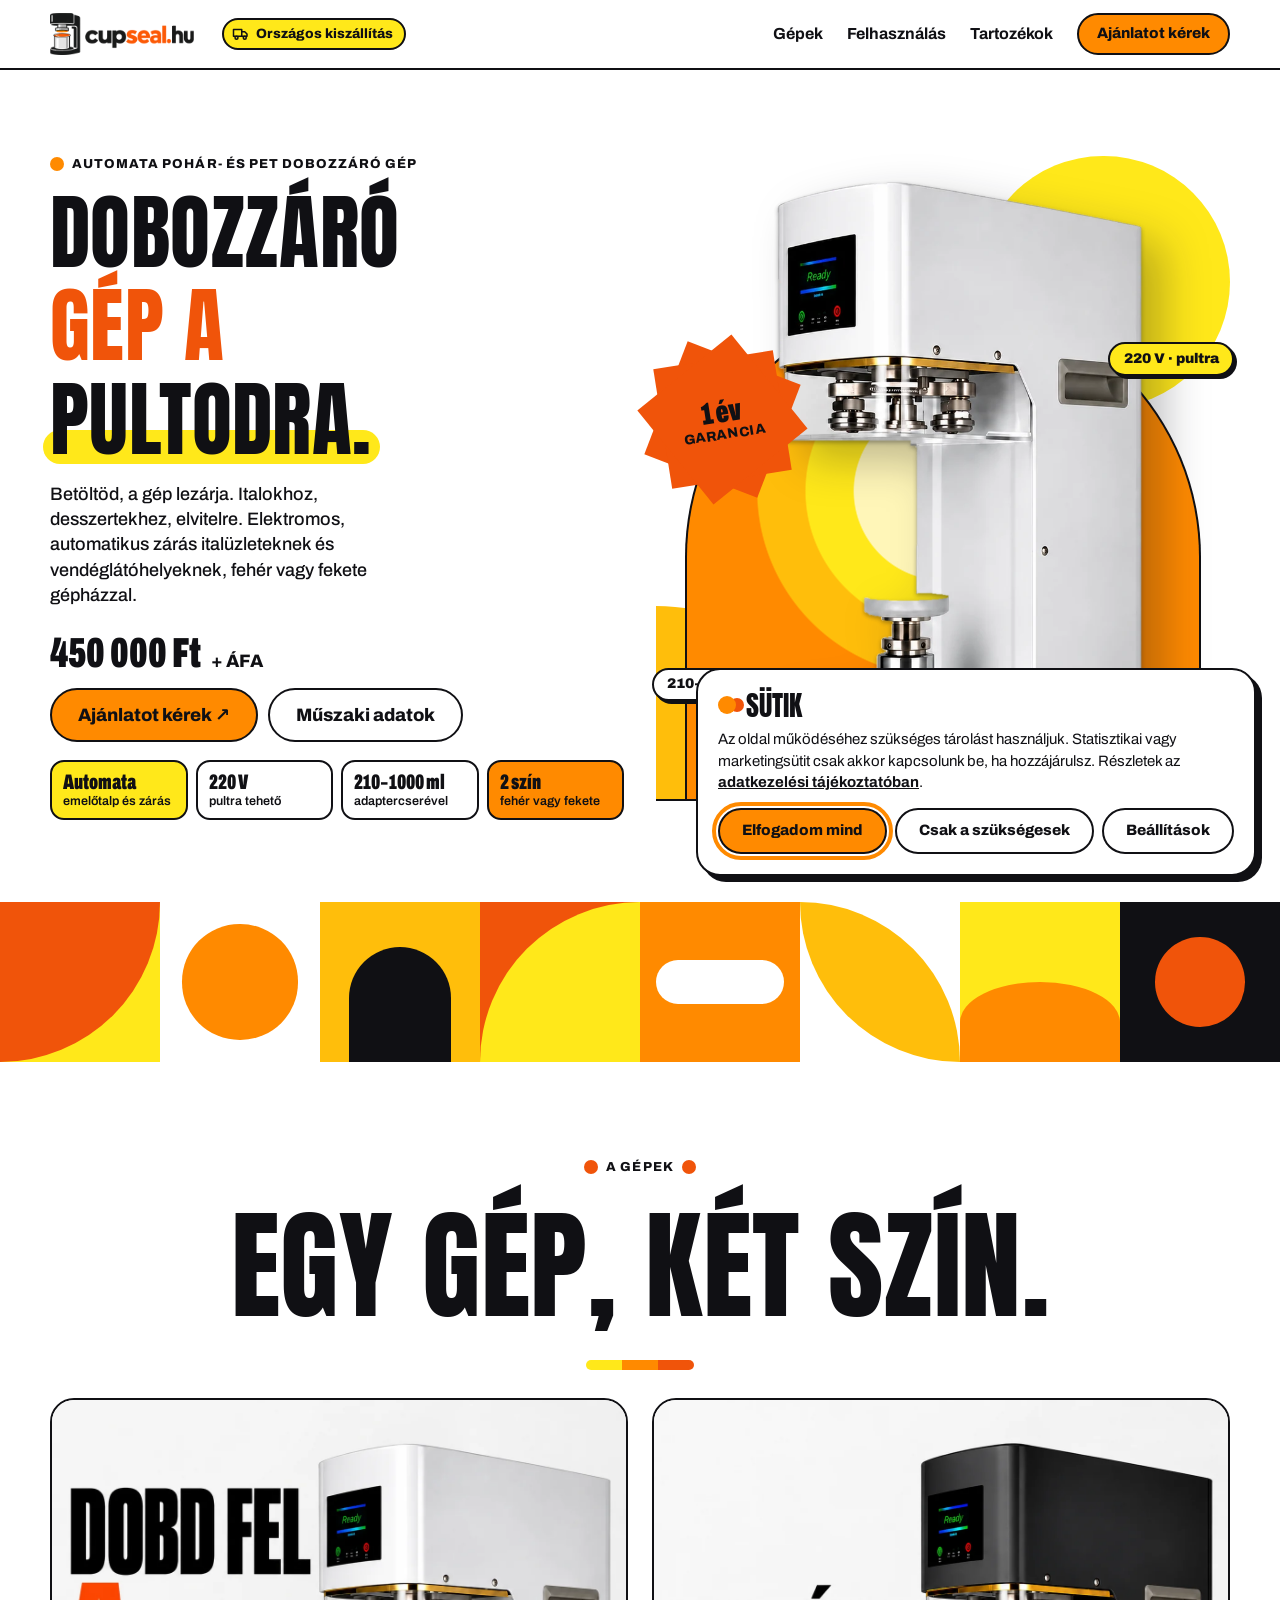
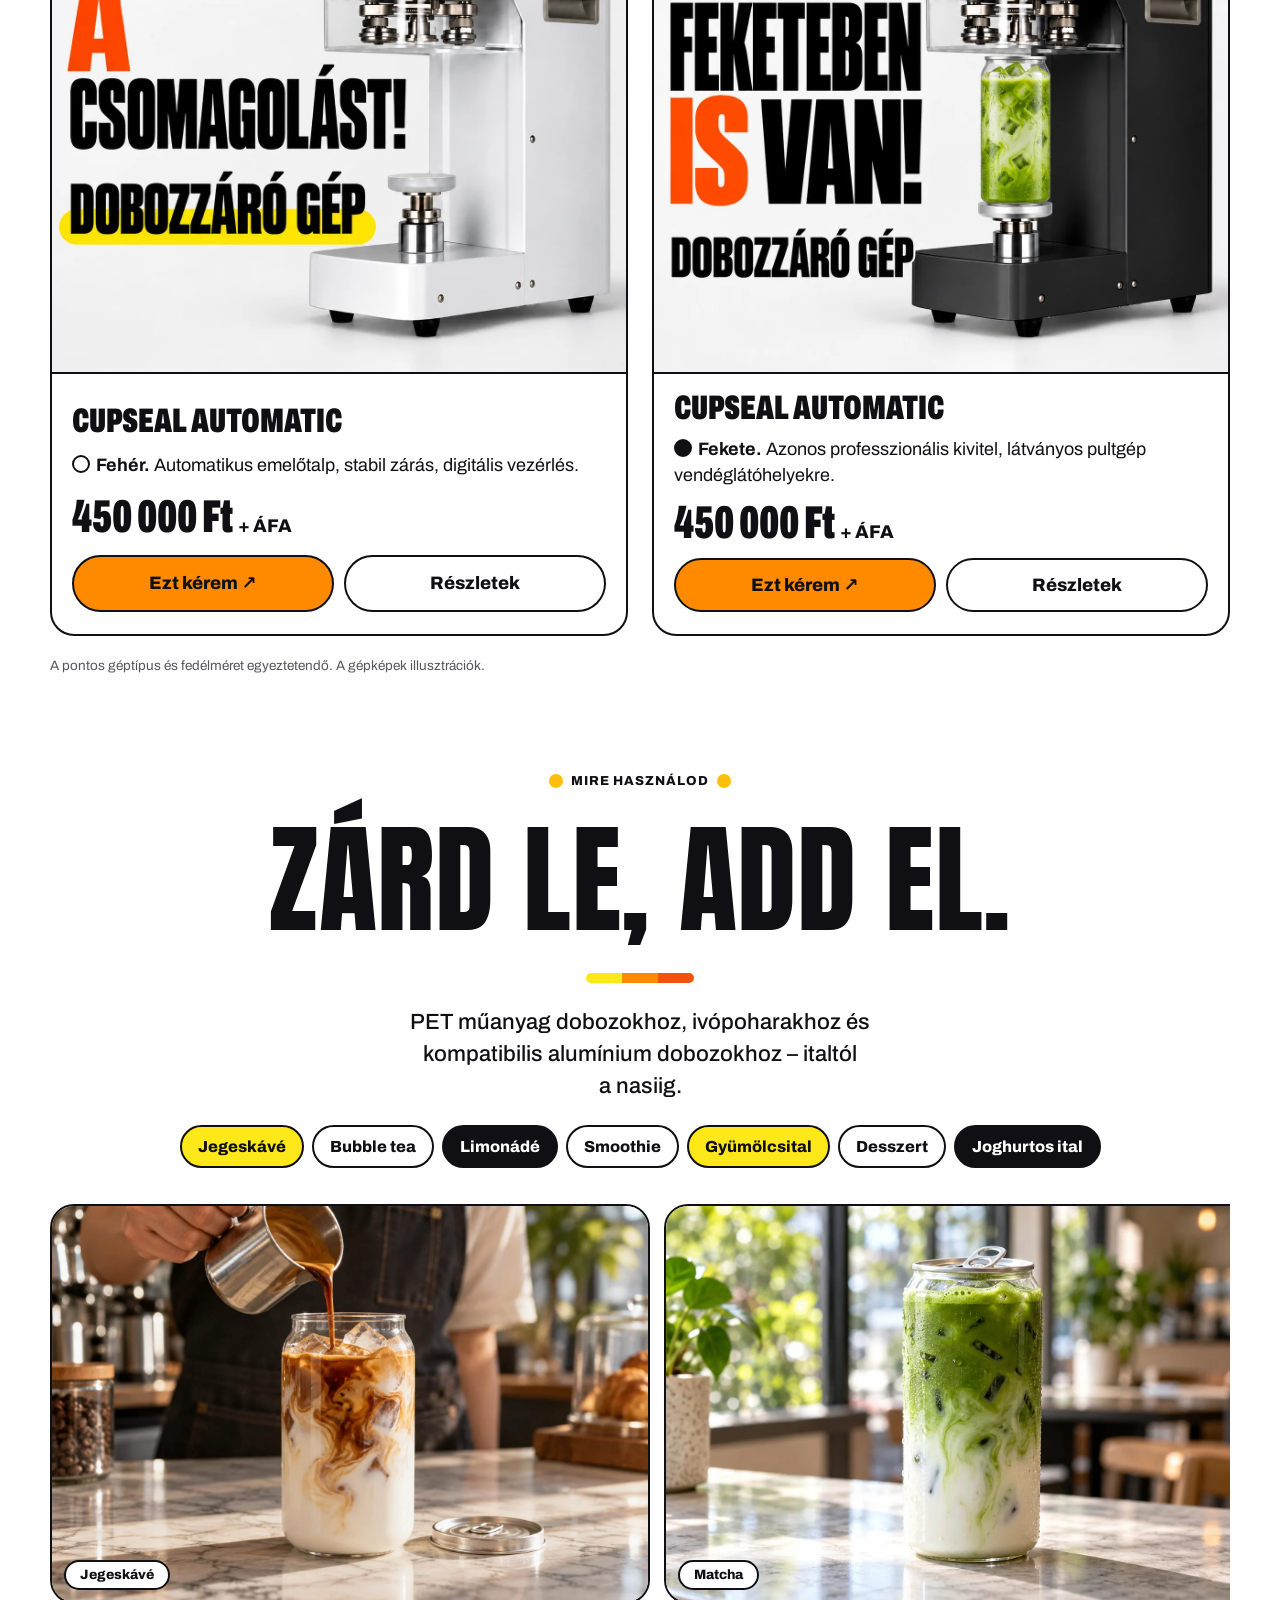
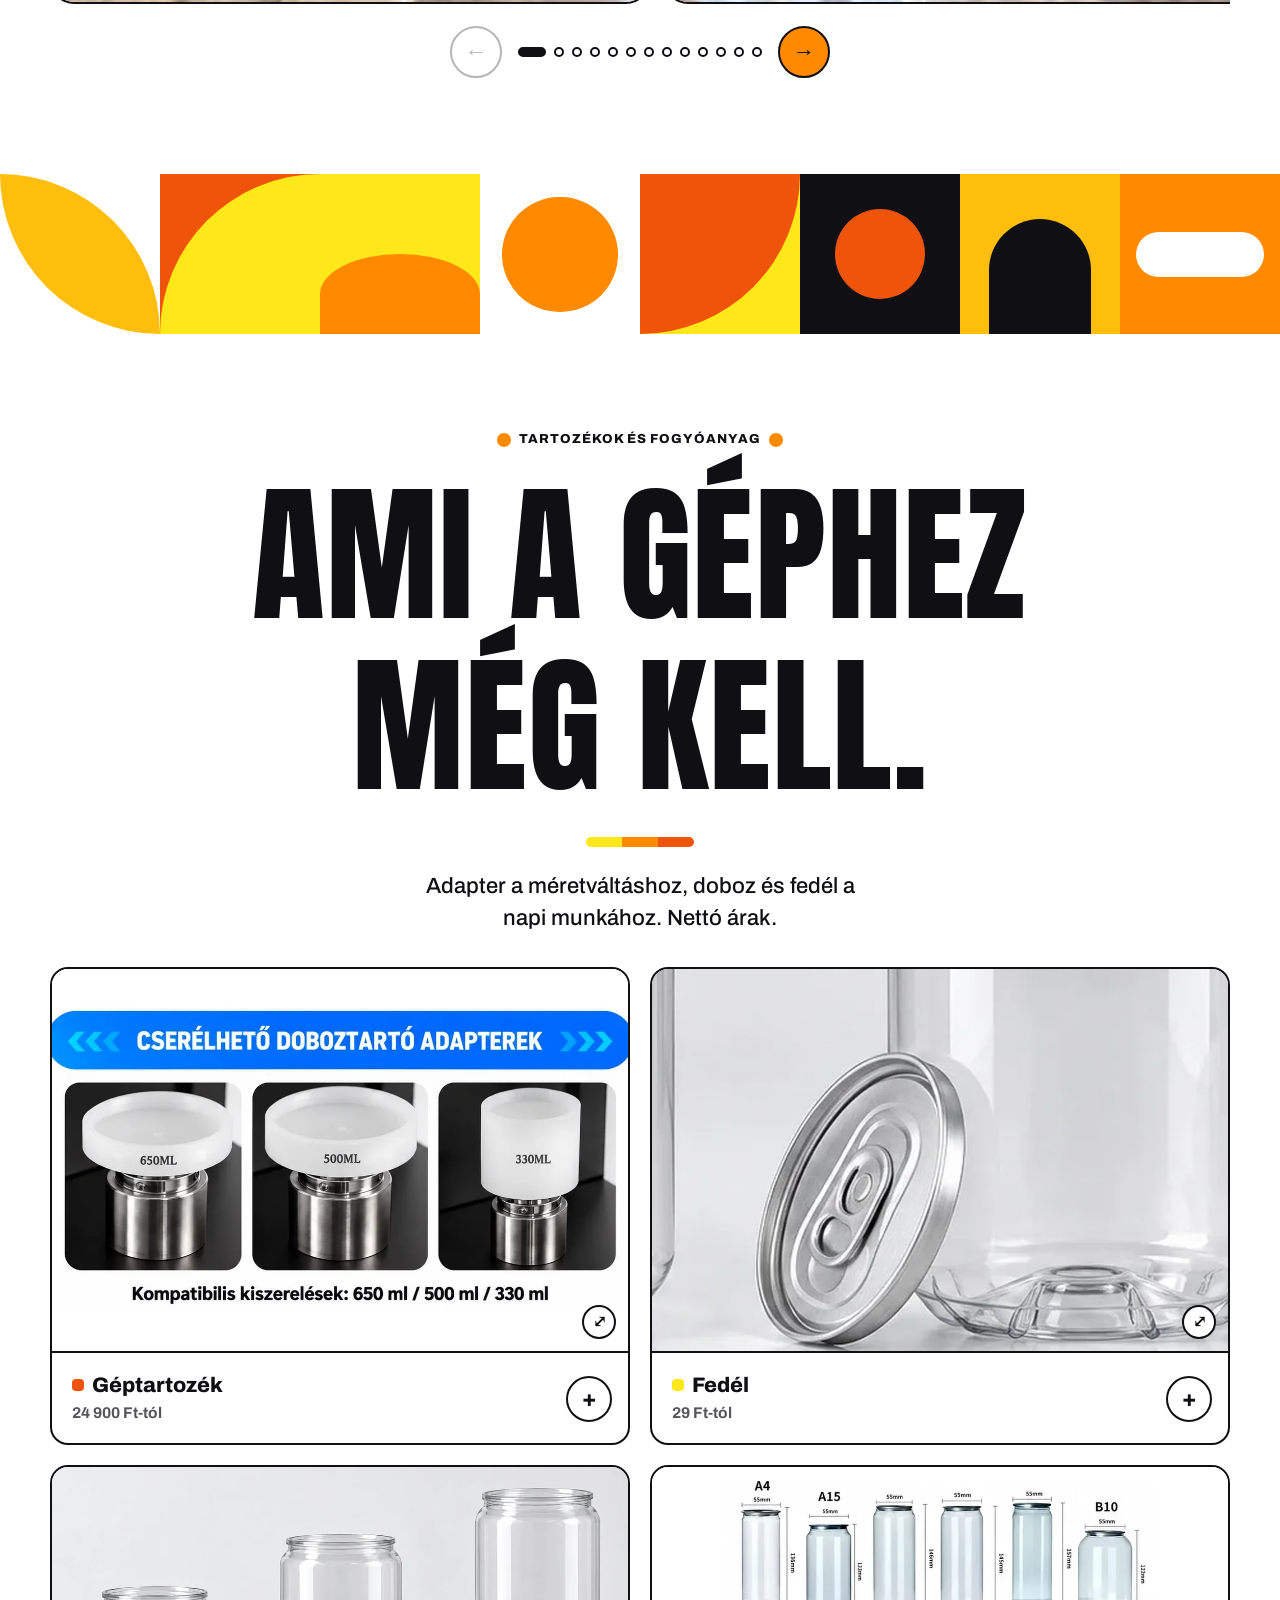
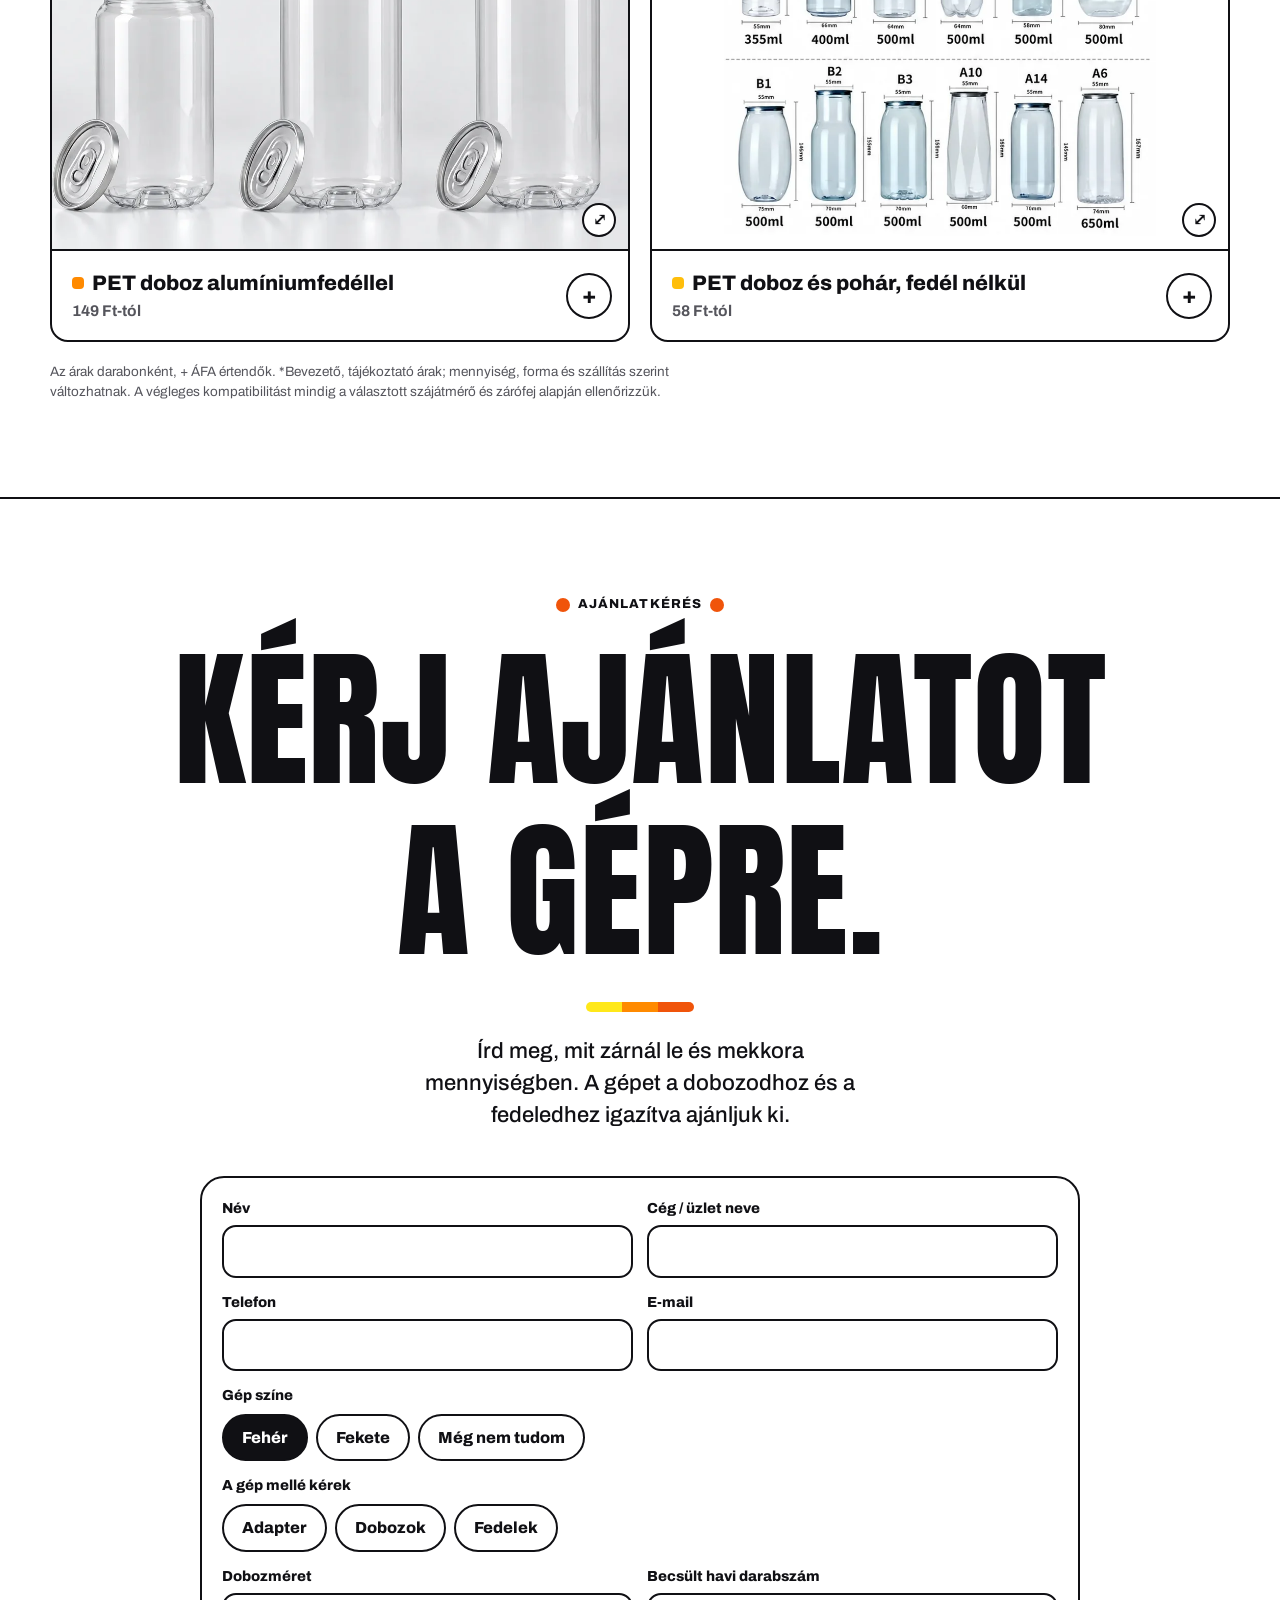
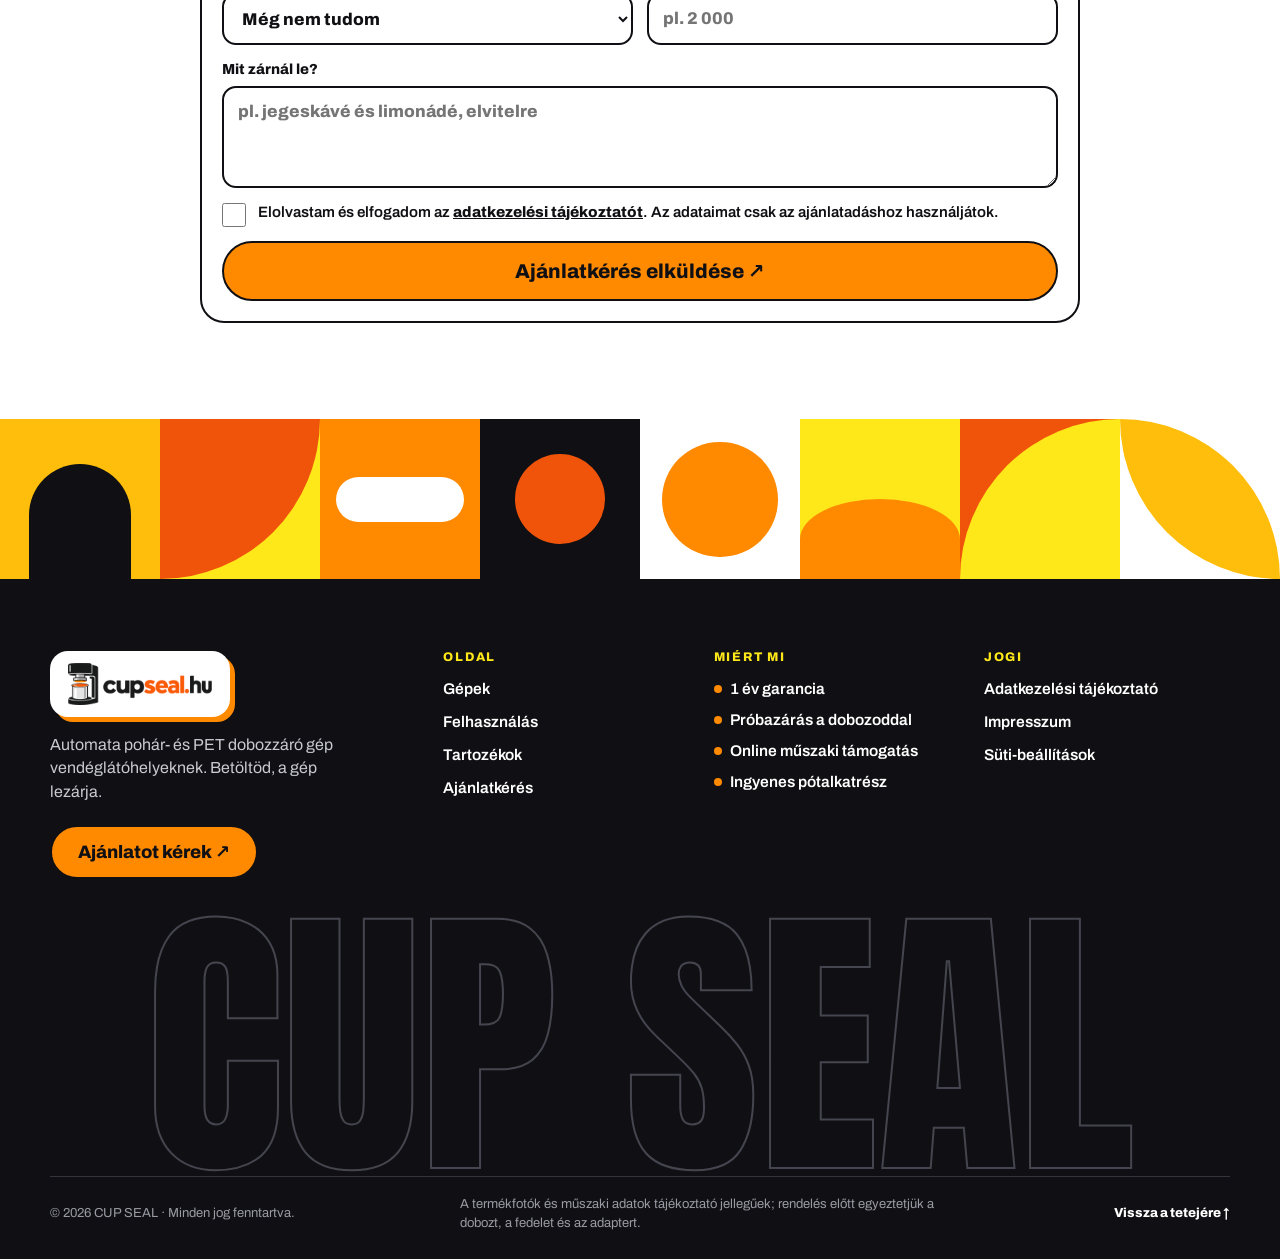
==== index.html @ ba54cc49 "Főoldal átnevezése index.html-re A tárhely gyökerében így a főoldal automatikusan betöltődik; az alo" ====
<!doctype html>
<html lang="hu">
<head>
<meta charset="utf-8">
<meta name="viewport" content="width=device-width, initial-scale=1, viewport-fit=cover">
<title>CUP SEAL – automata pohár- és PET dobozzáró gép</title>
<meta name="description" content="Automata dobozzáró gép vendéglátóhelyeknek: 450 000 Ft + ÁFA, 1 év garancia, próbazárás a választott dobozzal. Kérj ajánlatot.">
<meta name="theme-color" content="#ffffff">
<link rel="icon" type="image/png" sizes="32x32" href="assets/favicon-32.png">
<link rel="icon" type="image/png" sizes="192x192" href="assets/favicon-192.png">
<link rel="apple-touch-icon" href="assets/apple-touch-icon.png">
<link rel="preload" href="assets/fonts/anton-latin.woff2" as="font" type="font/woff2" crossorigin>
<link rel="preload" href="assets/fonts/archivo-latin.woff2" as="font" type="font/woff2" crossorigin>
<link rel="preload" href="kepek-webp/dobozzaro-gep-feher-kivagott.webp" as="image" type="image/webp">
<link rel="stylesheet" href="assets/fonts.css">
<style>
/* Paletta: fehér alap + citrom → narancs árnyalatok */
:root{
  --ink:#101014; --white:#fff; --line:#101014;
  --pale:#FFF6B8; --lemon:#FFE81A; --amber:#FFBE0B; --orange:#FF8A00; --deep:#F0540A;
  --r:24px; --pad:18px;
}
*{box-sizing:border-box;margin:0;padding:0}
html{scroll-behavior:smooth;overflow-x:clip;-webkit-text-size-adjust:100%}
body{font-family:Archivo,system-ui,sans-serif;font-size:17px;line-height:1.45;color:var(--ink);background:var(--white);overflow-x:clip;padding-bottom:calc(74px + env(safe-area-inset-bottom))}
a{color:inherit}
img{max-width:100%;display:block}
.wrap{width:min(1180px,100% - 2*var(--pad));margin-inline:auto}
section{padding:64px 0;scroll-margin-top:64px}
.disp{font-family:Anton,Archivo,sans-serif;font-weight:400;text-transform:uppercase;line-height:1.14;letter-spacing:.005em}
h1.disp{font-size:clamp(40px,15vw,80px)}
h2.disp{font-size:clamp(50px,13.5vw,150px);margin-bottom:14px}
h3{font-size:22px;font-weight:900;line-height:1.1}
.eyebrow{display:inline-flex;align-items:center;gap:8px;font-weight:800;font-size:13px;letter-spacing:.08em;text-transform:uppercase;margin-bottom:16px}
.eyebrow::before{content:"";width:14px;height:14px;border-radius:50%;background:var(--k,var(--orange))}
.lead{font-size:19px;font-weight:500;max-width:36ch}
.note{font-size:13.5px;color:#55555c;margin-top:20px;max-width:78ch}
.btn{display:inline-flex;align-items:center;justify-content:center;gap:10px;min-height:54px;font:inherit;font-weight:800;font-size:18px;text-decoration:none;background:var(--orange);color:var(--ink);border:2px solid var(--ink);border-radius:99px;padding:12px 26px;cursor:pointer}
.btn:active{transform:scale(.97)}
.btn.line{background:var(--white);color:var(--ink);border-color:var(--ink)}
.card{position:relative;overflow:hidden;border:2px solid var(--line);border-radius:var(--r);background:var(--white);padding:20px}

/* képhelyek */
.ph{position:relative;display:grid;place-items:center;overflow:hidden;background:repeating-linear-gradient(135deg,rgba(16,16,20,.1) 0 2px,transparent 2px 14px),var(--c,#F1F1F3)}
.ph::after{content:"KÉP · " attr(data-label);font-size:11px;font-weight:700;letter-spacing:.04em;text-transform:uppercase;background:var(--white);border:2px solid var(--ink);border-radius:8px;padding:5px 8px;max-width:80%;text-align:center}

/* középre igazított szekciócímek */
.head{display:flex;flex-direction:column;align-items:center;text-align:center;max-width:980px;margin-inline:auto}
.head .eyebrow{margin-bottom:20px}
.head .eyebrow::after{content:"";width:14px;height:14px;border-radius:50%;background:var(--k,var(--orange))}
.head h2.disp{margin-bottom:0;text-wrap:balance}
.head h2.disp::after{content:"";display:block;width:108px;height:10px;margin:26px auto 0;border-radius:99px;background:linear-gradient(90deg,var(--lemon) 0 33.3%,var(--orange) 33.3% 66.6%,var(--deep) 66.6%)}
.head .lead{margin:24px auto 0;text-wrap:pretty}
.head .chips{justify-content:center}

/* fotók */
.cover{width:100%;height:100%;object-fit:cover}

/* egysoros szekciócím (telefonon is kifér) */
h2.disp.egysor{white-space:nowrap;font-size:clamp(32px,12.5vw,120px)}

/* gépkártya gombok */
.m-actions{display:grid;grid-template-columns:1fr 1fr;gap:10px}
.m-actions .btn{padding-inline:14px}
.machine .shot{cursor:zoom-in}

/* részletek felugró ablak */
dialog.modal{padding:0;margin:auto;border:2px solid var(--ink);border-radius:28px;width:min(1060px,calc(100% - 20px));max-width:none;max-height:calc(100dvh - 20px);overflow:hidden;background:var(--white);color:var(--ink);box-shadow:8px 8px 0 var(--ink)}
dialog.modal::backdrop{background:rgba(16,16,20,.6);backdrop-filter:blur(3px)}
dialog.modal[open]{animation:mfel .28s cubic-bezier(.2,.8,.2,1)}
@keyframes mfel{from{opacity:0;transform:translateY(24px) scale(.97)}}
.m-in{position:relative;display:grid;max-height:calc(100dvh - 24px);overflow-y:auto;overscroll-behavior:contain}
.m-close{position:absolute;z-index:6;top:12px;right:12px;width:46px;height:46px;border-radius:50%;border:2px solid var(--ink);background:var(--white);font:900 18px/1 Archivo,sans-serif;cursor:pointer;display:grid;place-items:center;box-shadow:3px 3px 0 var(--ink)}
.m-close:hover{background:var(--ink);color:var(--white)}
.m-art{position:relative;height:clamp(260px,44vh,360px);background:var(--pale);border-bottom:2px solid var(--ink);overflow:hidden;container-type:inline-size}
.m-sun{position:absolute;right:8%;top:8%;width:30%;aspect-ratio:1;border-radius:50%;background:var(--lemon)}
.m-arch{position:absolute;left:50%;transform:translateX(-50%);bottom:0;width:min(62%,300px);height:78%;border:2px solid var(--ink);border-bottom:0;border-radius:999px 999px 0 0;background:radial-gradient(circle at 50% 38%,var(--white) 0 22%,var(--lemon) 22.4% 34%,var(--amber) 34.4% 46%,var(--orange) 46.4%)}
.m-floor{position:absolute;left:0;right:0;bottom:0;height:2px;background:var(--ink);z-index:1}
.m-contact{position:absolute;z-index:1;left:50%;transform:translateX(-50%);bottom:-12px;width:min(48%,240px);height:26px;border-radius:50%;background:radial-gradient(closest-side,rgba(16,16,20,.5),rgba(16,16,20,0))}
.m-gep{position:absolute;z-index:2;left:50%;bottom:2px;height:92%;width:auto;max-width:none;transform:translateX(-46%);filter:drop-shadow(0 2px 2px rgba(16,16,20,.35)) drop-shadow(18px 14px 18px rgba(16,16,20,.28))}
.m-art .burst{left:4%;top:10%;width:clamp(84px,20cqw,120px)}
.m-art .burst span{font-size:clamp(18px,4.2cqw,25px)}
.m-art .burst small{font-size:clamp(8px,1.9cqw,11px)}
.m-body{padding:24px 20px 26px}
.m-body h2{font-size:clamp(34px,8vw,54px);line-height:1.08;margin-bottom:10px}
.m-body h2 em{font-style:normal;color:var(--deep)}
.m-price{display:flex;align-items:baseline;gap:8px;margin-bottom:18px}
.m-price b{font-stretch:62%;font-weight:900;font-size:36px;line-height:1}
.m-price span{font-weight:800}
.m-tabs{display:flex;gap:6px;padding:4px;border:2px solid var(--ink);border-radius:99px;width:max-content;max-width:100%;margin-bottom:6px}
.m-tabs button{font:inherit;font-weight:800;font-size:14.5px;border:0;border-radius:99px;padding:8px 14px;background:transparent;color:var(--ink);cursor:pointer}
.m-tabs button[aria-selected="true"]{background:var(--ink);color:var(--white)}
.m-tabs button:focus-visible{outline:3px solid var(--orange);outline-offset:2px}
.m-spec div{display:grid;grid-template-columns:42% 1fr;gap:10px;padding:10px 0;border-bottom:2px solid #E4E4E8;font-size:15.5px}
.m-spec dt{font-weight:800}
.m-perks{list-style:none;display:grid;grid-template-columns:1fr 1fr;gap:8px;margin-top:20px}
.m-perks li{position:relative;border:2px solid var(--ink);border-radius:16px;padding:10px 12px 10px 34px;line-height:1.25}
.m-perks li::before{content:"";position:absolute;left:11px;top:13px;width:14px;height:14px;border-radius:50%;background:var(--k)}
.m-perks b{display:block;font-size:14.5px}
.m-perks span{font-size:12.5px;color:#55555c}
.m-info{margin-top:16px;border:2px solid var(--ink);border-radius:16px;overflow:hidden}
.m-info summary{cursor:pointer;padding:12px 16px;font-weight:800;list-style:none;display:flex;justify-content:space-between;align-items:center}
.m-info summary::-webkit-details-marker{display:none}
.m-info summary::after{content:"+";font-size:22px;line-height:1}
.m-info[open] summary::after{content:"–"}
.m-info img{border-top:2px solid var(--ink);width:100%;height:auto}
.m-body .note{margin-top:14px}
.m-cta{display:grid;grid-template-columns:1fr 1fr;gap:10px;margin-top:18px}
@media (min-width:860px){
  .m-in{grid-template-columns:.9fr 1.1fr;height:min(720px,calc(100dvh - 24px));overflow:hidden}
  .m-art{height:100%;border-bottom:0;border-right:2px solid var(--ink)}
  .m-arch{height:62%;width:72%}
  .m-gep{height:78%}
  .m-sun{top:12%}
  .m-body{overflow-y:auto;overscroll-behavior:contain;padding:34px 34px 30px}
  .m-art .burst{top:22%}
}
@media (prefers-reduced-motion:reduce){dialog.modal[open]{animation:none}}

/* képnagyító */
dialog.lightbox{padding:0;margin:auto;border:2px solid var(--ink);border-radius:24px;background:var(--white);width:fit-content;max-width:calc(100% - 20px);max-height:calc(100dvh - 20px);overflow:hidden;box-shadow:8px 8px 0 var(--ink)}
dialog.lightbox::backdrop{background:rgba(16,16,20,.7);backdrop-filter:blur(3px)}
dialog.lightbox[open]{animation:mfel .25s cubic-bezier(.2,.8,.2,1)}
.lightbox figure{display:grid;max-height:calc(100dvh - 24px)}
.lightbox img{width:auto;max-width:min(1100px,calc(100vw - 24px));max-height:calc(100dvh - 80px);object-fit:contain;margin:auto}
.lightbox figcaption{border-top:2px solid var(--ink);padding:12px 60px 12px 18px;font-weight:800}
.lightbox .m-close{top:auto;bottom:4px;right:6px;width:40px;height:40px;box-shadow:none}

/* lapozható körhinta */
.car-track{display:flex;gap:14px;overflow-x:auto;scroll-snap-type:x mandatory;overscroll-behavior-x:contain;scrollbar-width:none;margin-top:36px}
.car-track::-webkit-scrollbar{display:none}
.car-track:focus-visible{outline:4px solid var(--orange);outline-offset:4px;border-radius:var(--r)}
.slide{position:relative;flex:none;height:clamp(220px,57vw,300px);scroll-snap-align:start;aspect-ratio:3/2;overflow:hidden;border:2px solid var(--line);border-radius:var(--r);background:var(--pale)}
.slide.p{aspect-ratio:2/3}
.slide figcaption{position:absolute;left:12px;bottom:12px;background:var(--white);border:2px solid var(--ink);border-radius:99px;padding:5px 14px;font-weight:800;font-size:13.5px;line-height:1.2}
.car-nav{display:flex;align-items:center;justify-content:center;gap:16px;margin-top:22px}
.car-btn{flex:none;width:52px;height:52px;border-radius:50%;border:2px solid var(--ink);background:var(--white);color:var(--ink);font:900 22px/1 Archivo,sans-serif;cursor:pointer;display:grid;place-items:center}
.car-btn.next{background:var(--orange)}
.car-btn:disabled{opacity:.3;cursor:default}
.car-btn:focus-visible{outline:4px solid var(--orange);outline-offset:2px}
.car-dots{display:flex;flex-wrap:wrap;justify-content:center;gap:8px;max-width:60vw}
.car-dots button{width:10px;height:10px;padding:0;border-radius:99px;border:2px solid var(--ink);background:transparent;cursor:pointer;transition:width .25s,background .25s}
.car-dots button[aria-current="true"]{width:28px;background:var(--ink)}
@media (min-width:700px){.slide{height:340px}}
@media (min-width:980px){.slide{height:400px}.car-btn:hover:not(:disabled){background:var(--ink);color:var(--white)}}


/* tartozékképek */

/* fejléc */
header{position:sticky;top:0;z-index:20;background:var(--white);border-bottom:2px solid var(--line)}
.nav{display:flex;align-items:center;gap:24px;height:60px}
.logo{display:flex;align-items:center;flex:none;text-decoration:none}
.logo img{display:block;height:34px;width:auto}
.nav nav{display:none;gap:24px;margin-left:auto}
.ship{display:inline-flex;align-items:center;gap:6px;margin-left:auto;padding:5px 11px 5px 8px;border:2px solid var(--ink);border-radius:99px;background:var(--lemon);font-weight:800;font-size:12.5px;line-height:1.1;white-space:nowrap}
.ship svg{flex:none}
.nav nav a{text-decoration:none;font-weight:700;font-size:16px}
.nav .btn{display:none;min-height:42px;padding:6px 18px;font-size:15px}

/* hero */
.hero{padding:26px 0 30px}
/* telefonon: szöveg → gép → CTA és infók; gépen két oszlop, egy képernyőre */
.hero-grid{display:grid;gap:22px;grid-template-areas:"copy" "stage" "act"}
.h-copy{grid-area:copy}.h-act{grid-area:act}.hero .stage{grid-area:stage}
.hero .eyebrow{margin-bottom:12px}
/* telefonon két sor, középre; gépen három sor, balra */
.hero h1 .dk{display:none}
.hero h1{letter-spacing:-.01em;margin-inline:-8px}
.hero .lead .dl{display:none}
.hero .lead{font-size:clamp(15px,4.4vw,18px);line-height:1.4;margin:8px auto 0;max-width:none}
.h-copy{text-align:center}
.hero-price{justify-content:center}
.hero h1 .b{color:var(--deep)}
.hero h1 mark{background:none;color:inherit;position:relative;z-index:0;display:inline-block}
.hero h1 mark::before{content:"";position:absolute;z-index:-1;left:-.08em;right:-.1em;bottom:.02em;height:.42em;background:var(--lemon);border-radius:99px}

.hero-price{display:flex;align-items:baseline;gap:10px;flex-wrap:wrap;margin-bottom:14px}
.hero-price b{font-stretch:62%;font-weight:900;font-size:42px;line-height:1}
.hero-price span{font-weight:800}
.cta-row{display:grid;gap:10px}
/* hero színpad: kivágott gép az ív előtt, felül kilóg belőle */
.stage{position:relative;margin:0 auto;width:min(100%,460px,calc(66svh * .8));aspect-ratio:4/5;container-type:inline-size}
.stage .sun{position:absolute;right:0;top:4%;width:44%;aspect-ratio:1;border-radius:50%;background:var(--lemon)}
.stage .q{position:absolute;left:0;bottom:6%;width:34%;aspect-ratio:1;border-radius:0 100% 0 0;background:var(--amber)}
.stage .arch{position:absolute;left:5%;right:5%;top:24%;bottom:6%;border:2px solid var(--line);border-bottom:0;border-radius:999px 999px 0 0;overflow:hidden;
  background:radial-gradient(circle at 50% 38%,var(--pale) 0 22%,var(--lemon) 22.4% 34%,var(--amber) 34.4% 46%,var(--orange) 46.4%)}
.stage .floor{position:absolute;left:0;right:0;bottom:6%;height:2px;background:var(--line);z-index:1}
.stage .contact{position:absolute;z-index:1;left:24%;right:20%;bottom:calc(6% - 14px);height:30px;border-radius:50%;background:radial-gradient(closest-side,rgba(16,16,20,.55),rgba(16,16,20,0))}
.stage .machine{position:absolute;z-index:2;height:86%;width:auto;max-width:none;left:50%;bottom:6.4%;transform:translateX(-47%);
  filter:drop-shadow(0 2px 2px rgba(16,16,20,.35)) drop-shadow(22px 18px 22px rgba(16,16,20,.28))}
.stage .tag{position:absolute;z-index:3;background:var(--white);border:2px solid var(--ink);border-radius:99px;padding:.45em .95em;font-weight:900;font-size:clamp(11px,3.3cqw,14px);line-height:1.2;box-shadow:3px 3px 0 var(--ink);white-space:nowrap;animation:lebeg 5s ease-in-out infinite}
.stage .tag.t-a{right:-4px;top:30%;background:var(--lemon)}
.stage .tag.t-b{left:-4px;bottom:20%;animation-delay:-2.5s}
@keyframes lebeg{50%{transform:translateY(-6px)}}
@media (prefers-reduced-motion:reduce){.stage .tag{animation:none}}
.burst{position:absolute;left:-2cqw;top:30%;width:27cqw;aspect-ratio:1;display:grid;place-items:center;text-align:center;z-index:3;transform:rotate(-9deg);color:var(--ink)}
.burst::before,.burst::after,.burst b{content:"";position:absolute;inset:11%;background:var(--deep)}
.burst::before{transform:rotate(30deg)}
.burst::after{transform:rotate(60deg)}
.burst span{position:relative;z-index:1;font-stretch:62%;font-weight:900;font-size:5.4cqw;line-height:.95}
.burst small{display:block;font-stretch:100%;font-size:2.4cqw;font-weight:800;letter-spacing:.05em}

/* formasor */
.tiles{display:grid;grid-template-columns:repeat(4,1fr)}
.tiles i{aspect-ratio:1;position:relative;background:var(--a);overflow:hidden}
.tiles i::before{content:"";position:absolute;inset:0;background:var(--b)}
.tiles i:nth-child(n+5){display:none}
.t1{--a:var(--lemon);--b:var(--deep)}.t1::before{border-radius:0 0 100% 0}
.t2{--a:var(--white);--b:var(--orange)}.t2::before{border-radius:50%;inset:14%!important}
.t3{--a:var(--amber);--b:var(--ink)}.t3::before{border-radius:999px 999px 0 0;inset:28% 18% 0 18%!important}
.t4{--a:var(--deep);--b:var(--lemon)}.t4::before{border-radius:100% 0 0 0}
.t5{--a:var(--orange);--b:var(--white)}.t5::before{border-radius:99px;inset:36% 10%!important}
.t6{--a:var(--white);--b:var(--amber)}.t6::before{border-radius:0 100% 0 100%}
.t7{--a:var(--lemon);--b:var(--orange)}.t7::before{border-radius:50% 50% 0 0;inset:50% 0 0 0!important}
.t8{--a:var(--ink);--b:var(--deep)}.t8::before{border-radius:50%;inset:22%!important}

/* tények */
.facts{display:grid;grid-template-columns:1fr 1fr;gap:8px;margin-top:18px}
.facts div{border:2px solid var(--line);border-radius:14px;padding:9px 11px 8px}
.facts b{display:block;font-stretch:62%;font-weight:900;font-size:21px;line-height:1.05}
.facts span{font-size:12.5px;font-weight:600;line-height:1.3;display:block}
.facts div:nth-child(1){background:var(--lemon)}.facts div:nth-child(4){background:var(--orange)}

/* felhasználás */
.chips{display:flex;flex-wrap:wrap;gap:8px;margin-top:22px}
.chips span{border:2px solid var(--ink);border-radius:99px;padding:8px 16px;font-weight:800;font-size:16px}
.chips span:nth-child(4n+1){background:var(--lemon)}
.chips span:nth-child(4n+3){background:var(--ink);color:var(--white)}

/* gépek */
.grid2{display:grid;gap:16px;margin-top:28px}
.machine{display:grid;gap:14px;padding:0}
.machine .shot{aspect-ratio:1;border-bottom:2px solid var(--line);overflow:hidden;background:#F2F2F4}
.machine .in{padding:4px 20px 22px;display:grid;gap:12px}
.machine h3{font-stretch:62%;font-size:34px;text-transform:uppercase;line-height:.95}
.sw{display:inline-block;width:18px;height:18px;border-radius:50%;border:2px solid var(--ink);vertical-align:-2px;margin-right:6px}
.price{font-stretch:62%;font-weight:900;font-size:46px;line-height:1}
.price small{font-size:.4em;font-stretch:100%;font-weight:800}



/* árlista */
.plist{margin-top:32px;display:grid;gap:12px}
.pgroup{border:2px solid var(--line);border-radius:18px;background:var(--white);overflow:hidden}
.pgroup summary{list-style:none;cursor:pointer;display:grid;grid-template-columns:96px 1fr 38px;grid-template-areas:"thumb title btn" "thumb price btn";column-gap:16px;row-gap:4px;align-items:center;padding:12px 16px 12px 12px}
.pgroup summary .pthumb{grid-area:thumb}
.pgroup summary .pt{grid-area:title;align-self:end;font-weight:800;font-size:17.5px;line-height:1.2;display:flex;align-items:flex-start;gap:8px}
.pgroup summary .pt::before{content:"";flex:none;width:12px;height:12px;margin-top:.3em;border-radius:4px;background:var(--k)}
.pgroup summary small{grid-area:price;align-self:start;font-size:14.5px;font-weight:700;color:#55555c}
.pthumb{position:relative;display:block;aspect-ratio:1;border:2px solid var(--line);border-radius:12px;overflow:hidden;background:var(--white);cursor:zoom-in}
.pthumb img{width:100%;height:100%;object-fit:cover}
.pthumb i{position:absolute;right:5px;bottom:5px;width:24px;height:24px;display:grid;place-items:center;border-radius:50%;background:var(--white);border:2px solid var(--ink);font-style:normal;font-size:12px;font-weight:900;line-height:1}
.pthumb:focus-visible{outline:4px solid var(--orange);outline-offset:2px}
.pgroup summary::-webkit-details-marker{display:none}
.pgroup summary::after{grid-area:btn;content:"+";flex:none;display:grid;place-items:center;width:38px;height:38px;border:2px solid var(--ink);border-radius:50%;font-size:20px;font-weight:900;line-height:1}
.pgroup[open] summary{background:var(--pale);border-bottom:2px solid var(--line)}
.pgroup[open] summary::after{content:"–";background:var(--ink);color:var(--white)}
.pgroup summary:focus-visible{outline:4px solid var(--orange);outline-offset:-4px}
.pgroup .rows{padding:4px 20px 8px}
.pgroup .row:last-child{border-bottom:0}
.row{display:flex;align-items:baseline;gap:10px;padding:11px 0;border-bottom:2px solid #E4E4E8}
.row span{font-weight:600}
.row i{flex:1;border-bottom:2px dotted #BDBDC6;transform:translateY(-4px)}
.row b{font-stretch:62%;font-weight:900;font-size:26px;white-space:nowrap}
.row small{font-size:12px;font-weight:700}


/* űrlap */
#ajanlat{border-top:2px solid var(--line)}
.form-grid{display:grid;gap:28px}
form{display:grid;gap:14px;padding:20px}
form label{display:grid;gap:6px;font-weight:800;font-size:14.5px}
input,select,textarea{font:inherit;font-size:17px;min-height:52px;padding:12px 14px;border:2px solid var(--ink);border-radius:14px;background:var(--white);color:var(--ink);width:100%}
input:focus,select:focus,textarea:focus{outline:4px solid var(--orange);outline-offset:1px}
fieldset{border:0;display:flex;flex-wrap:wrap;gap:8px}
legend{font-weight:800;font-size:14.5px;margin-bottom:8px}
.chip{position:relative;display:block}
.chip input{position:absolute;opacity:0;inset:0;min-height:0;cursor:pointer}
.chip span{display:block;border:2px solid var(--ink);border-radius:99px;padding:10px 18px;font-weight:800;font-size:16px}
.chip input:checked + span{background:var(--ink);color:var(--white)}
.chip input:focus-visible + span{outline:4px solid var(--orange)}
form .btn{width:100%;font-size:20px;min-height:60px}
form .btn[disabled]{opacity:.6;cursor:progress}
form label.consent{display:flex;align-items:flex-start;gap:12px;font-weight:600;font-size:15px;line-height:1.4}
.consent input{width:24px;height:24px;min-height:0;flex:none;margin-top:1px;padding:0;accent-color:var(--deep)}
.consent a{font-weight:800}
.hp{position:absolute!important;left:-9999px;width:1px;height:1px;overflow:hidden}
[aria-invalid="true"]{border-color:var(--deep)!important;background:#FFF1EA}
.form-msg{border:2px solid var(--ink);border-radius:14px;padding:12px 16px;font-weight:700}
.form-msg.hiba{background:#FFE2D3}
.form-done{text-align:center;display:grid;justify-items:center;gap:14px;padding:44px 24px;background:var(--pale)}
.form-done h3{font-family:Anton,Archivo,sans-serif;font-weight:400;text-transform:uppercase;font-size:clamp(36px,8vw,56px);line-height:1.1}
.form-done .ok{width:72px;height:72px;border-radius:50%;background:var(--lemon);border:2px solid var(--ink);display:grid;place-items:center;font-size:36px;font-weight:900}
.form-done[hidden],form[hidden]{display:none}
.form-grid .form-done{width:min(880px,100%);margin-inline:auto}

/* lábléc */
footer{background:var(--ink);color:var(--white)}
.f-grid{display:grid;grid-template-columns:1fr 1fr;gap:36px 24px;padding:52px 0 28px}
.f-brand{grid-column:1/-1}
.f-logo{display:inline-flex;background:var(--white);border-radius:18px;padding:12px 18px;box-shadow:5px 5px 0 var(--orange)}
.f-logo img{height:54px}
.f-tag{color:#C9C9D1;font-size:16px;max-width:34ch;margin:16px 0 22px}
.f-col{display:flex;flex-direction:column;align-items:flex-start;gap:11px}
.f-col h3{font-size:12.5px;font-weight:800;letter-spacing:.14em;text-transform:uppercase;color:var(--lemon);margin-bottom:3px}
.f-col a,.f-col span{color:var(--white);font-weight:600;font-size:15.5px;line-height:1.3;text-decoration:none}
.f-col a{border-bottom:2px solid transparent}
.f-col a:hover,.f-col a:focus-visible{border-bottom-color:var(--orange)}
.f-col span{display:flex;align-items:center;gap:8px}
.f-col span::before{content:"";flex:none;width:8px;height:8px;border-radius:50%;background:var(--orange)}
.f-big{font-family:Anton,Archivo,sans-serif;text-transform:uppercase;font-size:clamp(72px,23vw,290px);line-height:.9;white-space:nowrap;text-align:center;color:transparent;-webkit-text-stroke:2px #45454F;user-select:none;overflow:hidden}
.f-bottom{display:flex;flex-wrap:wrap;align-items:center;justify-content:space-between;gap:8px 24px;border-top:1px solid #34343C;padding:18px 0 26px;font-size:13px;color:#9A9AA4}
.f-note{flex:1 1 320px;max-width:70ch}
.f-top{color:var(--white);font-weight:800;text-decoration:none;white-space:nowrap}
.f-top:hover{color:var(--lemon)}
@media (min-width:860px){
  .f-grid{grid-template-columns:1.5fr 1fr 1fr 1fr;padding:72px 0 36px}
  .f-brand{grid-column:auto}
}

/* alsó sáv telefonon */
.dock{position:fixed;left:0;right:0;bottom:0;z-index:30;background:var(--white);border-top:2px solid var(--line);padding:10px var(--pad) calc(10px + env(safe-area-inset-bottom));display:flex;align-items:center;gap:12px}
.dock div{line-height:1.05}
.dock b{display:block;font-stretch:62%;font-weight:900;font-size:26px}
.dock small{font-size:12px;font-weight:700}
.dock .btn{margin-left:auto;min-height:50px;padding:8px 22px}

@media (min-width:700px){
  :root{--pad:28px}
  body{font-size:18px}
  section{padding:96px 0}
  .cta-row{display:flex}
  .facts{grid-template-columns:repeat(4,1fr)}
  .grid2{grid-template-columns:1fr 1fr;gap:24px}
  .tiles{grid-template-columns:repeat(8,1fr)}
  .tiles i:nth-child(n+5){display:block}
  .plist{grid-template-columns:1fr 1fr;align-items:start;gap:16px}
  .pgroup summary{grid-template-columns:1fr 42px;grid-template-areas:"thumb thumb" "title btn" "price btn";padding:0 20px 18px;row-gap:4px}
  .pgroup summary .pthumb{aspect-ratio:3/2;margin:0 -20px 16px;border:0;border-bottom:2px solid var(--line);border-radius:0}
  .pgroup summary .pthumb img{object-position:50% 50%!important}
  .pgroup summary .pthumb i{width:34px;height:34px;font-size:16px;right:12px;bottom:12px}
  .pgroup summary .pt{font-size:21px}
  .pgroup summary small{font-size:15.5px}
  .pgroup summary::after{width:42px;height:42px;font-size:22px}
  .plist{gap:20px}
  form{grid-template-columns:1fr 1fr;padding:28px}
  form .full{grid-column:1/-1}
}
@media (min-width:980px){
  body{padding-bottom:0}
  .dock{display:none}
  .nav{height:68px}
  .nav nav{display:flex}
  .ship{margin-left:4px;font-size:13.5px}
  .logo img{height:42px}
  .nav .btn{display:inline-flex}
  .hero{padding:24px 0;min-height:calc(100svh - 68px);display:flex;align-items:center}
  .hero-grid{grid-template-columns:1fr 1fr;grid-template-areas:"copy stage" "act stage";column-gap:32px;row-gap:24px;align-items:center}
  .h-copy{align-self:end;text-align:left}.h-act{align-self:start}
  .hero h1 .dk{display:inline}.hero h1 .mb{display:none}
  .hero h1{letter-spacing:.005em;margin-inline:0}
  .hero .lead .dl{display:inline}.hero .lead .mb{display:none}
  .hero .lead{margin-inline:0;max-width:36ch}
  .hero-price{justify-content:flex-start}
  h1.disp{font-size:clamp(64px,min(6.4vw,10.5svh),104px)}
  .hero .lead{font-size:18px;margin-top:16px}
  .hero .stage{width:min(100%,640px,calc((100svh - 100px) * .8))}
  .lead{font-size:22px}
  .form-grid{gap:44px}
  .form-grid form{width:min(880px,100%);margin-inline:auto}
  .btn:hover{background:var(--ink);border-color:var(--ink);color:var(--white)}
}
@media (prefers-reduced-motion:reduce){html{scroll-behavior:auto}}
</style>
</head>
<body>

<header>
  <div class="wrap nav">
    <a class="logo" href="#top" aria-label="CUP SEAL – az oldal teteje"><img src="assets/logo-cupseal.webp" width="756" height="220" alt="cupseal.hu"></a>
    <span class="ship"><svg viewBox="0 0 24 24" width="18" height="18" aria-hidden="true"><path d="M2 6h11v9H2zM13 9h4l3 3v3h-7z" fill="none" stroke="currentColor" stroke-width="2" stroke-linejoin="round"/><circle cx="6" cy="17" r="2" fill="#FFE81A" stroke="currentColor" stroke-width="2"/><circle cx="17" cy="17" r="2" fill="#FFE81A" stroke="currentColor" stroke-width="2"/></svg>Országos kiszállítás</span>
    <nav>
      <a href="#gep">Gépek</a>
      <a href="#mire">Felhasználás</a>
      <a href="#tartozekok">Tartozékok</a>
    </nav>
    <a class="btn" href="#ajanlat">Ajánlatot kérek</a>
  </div>
</header>

<main id="top">

<section class="hero">
  <div class="wrap hero-grid">
    <div class="h-copy">
      <span class="eyebrow">Automata pohár- és PET dobozzáró gép</span>
      <h1 class="disp">Dobozzáró<br class="dk"> <span class="b">gép<br class="mb"> a</span><br class="dk"> <mark>pultodra.</mark></h1>
      <p class="lead"><span class="ml">Betöltöd, a gép lezárja.<br class="mb"> Italokhoz, desszertekhez, elvitelre.</span><span class="dl"> Elektromos, automatikus zárás italüzleteknek és vendéglátóhelyeknek, fehér vagy fekete gépházzal.</span></p>
    </div>
    <div class="stage">
      <span class="sun"></span><span class="q"></span><span class="arch"></span><span class="floor"></span><span class="contact"></span>
      <img class="machine" src="kepek-webp/dobozzaro-gep-feher-kivagott.webp" width="609" height="1000" alt="Fehér CupSeal Automatic dobozzáró gép" fetchpriority="high">
      <span class="tag t-a">220 V · pultra</span>
      <span class="tag t-b">210–1000 ml</span>
      <div class="burst"><b></b><span>1 év<small>GARANCIA</small></span></div>
    </div>
    <div class="h-act">
      <div class="hero-price"><b>450 000 Ft</b><span>+ ÁFA</span></div>
      <div class="cta-row">
        <a class="btn" href="#ajanlat">Ajánlatot kérek ↗</a>
        <a class="btn line" href="#gep" data-reszletek="feher">Műszaki adatok</a>
      </div>
      <div class="facts">
        <div><b>Automata</b><span>emelőtalp és zárás</span></div>
        <div><b>220 V</b><span>pultra tehető</span></div>
        <div><b>210–1000 ml</b><span>adaptercserével</span></div>
        <div><b>2 szín</b><span>fehér vagy fekete</span></div>
      </div>
    </div>
  </div>
</section>

<div class="tiles" aria-hidden="true"><i class="t1"></i><i class="t2"></i><i class="t3"></i><i class="t4"></i><i class="t5"></i><i class="t6"></i><i class="t7"></i><i class="t8"></i></div>

<section id="gep">
  <div class="wrap">
    <div class="head">
      <span class="eyebrow" style="--k:var(--deep)">A gépek</span>
      <h2 class="disp egysor">Egy gép, két szín.</h2>
    </div>
    <div class="grid2">
      <article class="card machine">
        <div class="shot" data-reszletek="feher" role="button" tabindex="0" aria-label="Fehér gép részletei"><img class="cover" src="kepek-webp/dobozzaro-gep-feher-dobd-fel-a-csomagolast.webp" width="1254" height="1254" alt="Fehér CupSeal dobozzáró gép – Dobd fel a csomagolást!" loading="lazy" decoding="async"></div>
        <div class="in">
          <h3>CupSeal Automatic</h3>
          <p><span class="sw" style="background:#fff"></span><strong>Fehér.</strong> Automatikus emelőtalp, stabil zárás, digitális vezérlés.</p>
          <div class="price">450 000 Ft <small>+ ÁFA</small></div>
          <div class="m-actions"><a class="btn" href="#ajanlat" data-ker="feher">Ezt kérem ↗</a><button class="btn line" type="button" data-reszletek="feher">Részletek</button></div>
        </div>
      </article>
      <article class="card machine">
        <div class="shot" data-reszletek="fekete" role="button" tabindex="0" aria-label="Fekete gép részletei"><img class="cover" src="kepek-webp/dobozzaro-gep-fekete-feketeben-is-van.webp" width="1254" height="1254" alt="Fekete CupSeal dobozzáró gép matcha itallal – Feketében is van!" loading="lazy" decoding="async"></div>
        <div class="in">
          <h3>CupSeal Automatic</h3>
          <p><span class="sw" style="background:#101014"></span><strong>Fekete.</strong> Azonos professzionális kivitel, látványos pultgép vendéglátóhelyekre.</p>
          <div class="price">450 000 Ft <small>+ ÁFA</small></div>
          <div class="m-actions"><a class="btn" href="#ajanlat" data-ker="fekete">Ezt kérem ↗</a><button class="btn line" type="button" data-reszletek="fekete">Részletek</button></div>
        </div>
      </article>
    </div>
    <p class="note">A pontos géptípus és fedélméret egyeztetendő. A gépképek illusztrációk.</p>
  </div>
</section>

<section id="mire" style="padding-top:0">
  <div class="wrap">
    <div class="head">
      <span class="eyebrow" style="--k:var(--amber)">Mire használod</span>
      <h2 class="disp egysor">Zárd le, add el.</h2>
      <p class="lead">PET műanyag dobozokhoz, ivópoharakhoz és kompatibilis alumínium dobozokhoz – italtól a nasiig.</p>
      <div class="chips">
        <span>Jegeskávé</span><span>Bubble tea</span><span>Limonádé</span><span>Smoothie</span><span>Gyümölcsital</span><span>Desszert</span><span>Joghurtos ital</span>
      </div>
    </div>
    <div class="carousel" data-carousel>
      <div class="car-track" data-track tabindex="0" role="region" aria-label="Felhasználási példák és termékötletek, lapozható">
        <figure class="slide"><img class="cover" src="kepek-webp/galeria-jegeskave.webp" width="1536" height="1024" alt="Jeges kávé lezárt átlátszó dobozban" loading="lazy" decoding="async"><figcaption>Jegeskávé</figcaption></figure>
        <figure class="slide"><img class="cover" src="kepek-webp/galeria-matcha.webp" width="1536" height="1024" alt="Jeges matcha latte átlátszó dobozban" loading="lazy" decoding="async"><figcaption>Matcha</figcaption></figure>
        <figure class="slide"><img class="cover" src="kepek-webp/galeria-gyumolcsitalok.webp" width="1536" height="1024" alt="Gyümölcsitalok lezárt dobozokban" loading="lazy" decoding="async"><figcaption>Gyümölcsital</figcaption></figure>
        <figure class="slide"><img class="cover" src="kepek-webp/galeria-desszertek.webp" width="1536" height="1024" alt="Rétegezett desszertek lezárt dobozokban" loading="lazy" decoding="async"><figcaption>Desszert</figcaption></figure>
        <figure class="slide"><img class="cover" src="kepek-webp/keksz-es-mogyoro-friss.webp" width="1536" height="1024" alt="Keksz és mogyoró lezárt dobozokban" loading="lazy" decoding="async"><figcaption>Nasi</figcaption></figure>
        <figure class="slide"><img class="cover" src="kepek-webp/layered-desserts-showcase.webp" width="1536" height="1024" alt="Rétegezett desszertek sora a vitrinben" loading="lazy" decoding="async"><figcaption>Vitrinbe is</figcaption></figure>
        <figure class="slide"><img class="cover" src="kepek-webp/fruit-drink-line.webp" width="1448" height="1086" alt="Gyümölcsitalok sora a gép mellett" loading="lazy" decoding="async"><figcaption>Limonádé</figcaption></figure>
        <figure class="slide"><img class="cover" src="kepek-webp/dessert-concept.webp" width="1448" height="1086" alt="Tiramisu jellegű desszert lezárt dobozban" loading="lazy" decoding="async"><figcaption>Pohárdesszert</figcaption></figure>
        <figure class="slide"><img class="cover" src="kepek-webp/felhasznalasi-peldak-kollazs.webp" width="1179" height="759" alt="Felhasználási példák: italok és desszertek lezárt dobozokban" loading="lazy" decoding="async"><figcaption>Példák a gyakorlatból</figcaption></figure>
        <figure class="slide p"><img class="cover" src="kepek-webp/sipcan-jeges-latte.webp" width="1024" height="1536" alt="Jeges latte lezárt dobozban" loading="lazy" decoding="async"><figcaption>Jeges latte</figcaption></figure>
        <figure class="slide p"><img class="cover" src="kepek-webp/sipcan-jeges-matcha.webp" width="1024" height="1536" alt="Jeges matcha lezárt dobozban" loading="lazy" decoding="async"><figcaption>Jeges matcha</figcaption></figure>
        <figure class="slide p"><img class="cover" src="kepek-webp/sipcan-malna-citrus.webp" width="1024" height="1536" alt="Málnás–citrusos ital lezárt dobozban" loading="lazy" decoding="async"><figcaption>Málna–citrus</figcaption></figure>
        <figure class="slide p"><img class="cover" src="kepek-webp/sipcan-mango-maracuja.webp" width="1024" height="1536" alt="Mangós–maracujás ital lezárt dobozban" loading="lazy" decoding="async"><figcaption>Mangó–maracuja</figcaption></figure>
        <figure class="slide p"><img class="cover" src="kepek-webp/sipcan-vanilias-cold-brew.webp" width="1024" height="1536" alt="Vaníliás cold brew lezárt dobozban" loading="lazy" decoding="async"><figcaption>Vaníliás cold brew</figcaption></figure>
        <figure class="slide p"><img class="cover" src="kepek-webp/canbite-mogyoromix.webp" width="1024" height="1536" alt="Mogyorómix lezárt dobozban" loading="lazy" decoding="async"><figcaption>Mogyorómix</figcaption></figure>
        <figure class="slide p"><img class="cover" src="kepek-webp/cantreat-kekszmix.webp" width="1024" height="1536" alt="Kekszmix lezárt dobozban" loading="lazy" decoding="async"><figcaption>Kekszmix</figcaption></figure>
      </div>
      <div class="car-nav"><button class="car-btn prev" type="button" aria-label="Előző kép">←</button><div class="car-dots"></div><button class="car-btn next" type="button" aria-label="Következő kép">→</button></div>
    </div>
  </div>
</section>

<div class="tiles" aria-hidden="true"><i class="t6"></i><i class="t4"></i><i class="t7"></i><i class="t2"></i><i class="t1"></i><i class="t8"></i><i class="t3"></i><i class="t5"></i></div>

<section id="tartozekok">
  <div class="wrap">
    <div class="head">
      <span class="eyebrow" style="--k:var(--orange)">Tartozékok és fogyóanyag</span>
      <h2 class="disp">Ami a géphez<br>még kell.</h2>
      <p class="lead">Adapter a méretváltáshoz, doboz és fedél a napi munkához. Nettó árak.</p>
    </div>
    <div class="plist">
      <details class="pgroup" style="--k:var(--deep)">
        <summary><span class="pthumb" role="button" tabindex="0" data-nagyit="kepek-webp/dobozzaro-adapterek-magyar.webp" data-nw="1218" data-nh="1292" data-cim="Géptartozék" aria-label="Géptartozék – kép nagyítása"><img src="kepek-webp/tartozek-adapterek.webp" width="1200" height="750" alt="Cserélhető doboztartó adapterek 650, 500 és 330 ml-es dobozokhoz" style="object-position:50% 50%" loading="lazy" decoding="async"><i aria-hidden="true">⤢</i></span><span class="pt">Géptartozék</span><small>24 900 Ft-tól</small></summary>
        <div class="rows">
        <div class="row"><span>Zárófej / adapter más méretű dobozokhoz</span><i></i><b>39 900 Ft-tól*</b></div>
        <div class="row"><span>Tartó / emelő adapter méretváltáshoz</span><i></i><b>24 900 Ft-tól*</b></div>
        </div>
      </details>
      <details class="pgroup" style="--k:var(--lemon)">
        <summary><span class="pthumb" role="button" tabindex="0" data-nagyit="kepek-webp/cup-seal-pet-dobozok-330-500-600.webp" data-nw="1536" data-nh="1024" data-cim="Fedél" aria-label="Fedél – kép nagyítása"><img src="kepek-webp/tartozek-fedel.webp" width="1200" height="750" alt="Alumínium nyitófüles fedél PET dobozhoz" style="object-position:28% 50%" loading="lazy" decoding="async"><i aria-hidden="true">⤢</i></span><span class="pt">Fedél</span><small>29 Ft-tól</small></summary>
        <div class="rows">
        <div class="row"><span>Alumínium nyitófüles, 55 mm</span><i></i><b>29 Ft-tól*</b></div>
        <div class="row"><span>Könnyen téphető, elviteles italokhoz</span><i></i><b>29 Ft-tól*</b></div>
        </div>
      </details>
      <details class="pgroup" style="--k:var(--orange)">
        <summary><span class="pthumb" role="button" tabindex="0" data-nagyit="kepek-webp/cup-seal-pet-dobozok-330-500-600.webp" data-nw="1536" data-nh="1024" data-cim="PET doboz alumíniumfedéllel" aria-label="PET doboz alumíniumfedéllel – kép nagyítása"><img src="kepek-webp/tartozek-pet-doboz-alufedellel.webp" width="1200" height="750" alt="330, 500 és 600 ml-es PET dobozok alumíniumfedéllel" style="object-position:50% 50%" loading="lazy" decoding="async"><i aria-hidden="true">⤢</i></span><span class="pt">PET doboz alumíniumfedéllel</span><small>149 Ft-tól</small></summary>
        <div class="rows">
        <div class="row"><span>330 ml</span><i></i><b>149 Ft</b></div>
        <div class="row"><span>500 ml</span><i></i><b>179 Ft</b></div>
        <div class="row"><span>600 ml</span><i></i><b>199 Ft</b></div>
        </div>
      </details>
      <details class="pgroup" style="--k:var(--amber)">
        <summary><span class="pthumb" role="button" tabindex="0" data-nagyit="kepek-webp/pet-dobozvalasztek-tiszta.webp" data-nw="1097" data-nh="1434" data-cim="PET doboz és pohár, fedél nélkül" aria-label="PET doboz és pohár, fedél nélkül – kép nagyítása"><img src="kepek-webp/tartozek-doboz-valasztek.webp" width="1200" height="750" alt="PET doboz- és pohárválaszték 250-től 1000 ml-ig" style="object-position:50% 40%" loading="lazy" decoding="async"><i aria-hidden="true">⤢</i></span><span class="pt">PET doboz és pohár, fedél nélkül</span><small>58 Ft-tól</small></summary>
        <div class="rows">
        <div class="row"><span>250–330 ml</span><i></i><b>58 Ft-tól*</b></div>
        <div class="row"><span>350–500 ml</span><i></i><b>80 Ft-tól*</b></div>
        <div class="row"><span>650–700 ml</span><i></i><b>120 Ft-tól*</b></div>
        <div class="row"><span>900–1000 ml</span><i></i><b>160 Ft-tól*</b></div>
        </div>
      </details>
    </div>
    <p class="note">Az árak darabonként, + ÁFA értendők. *Bevezető, tájékoztató árak; mennyiség, forma és szállítás szerint változhatnak. A végleges kompatibilitást mindig a választott szájátmérő és zárófej alapján ellenőrizzük.</p>
  </div>
</section>

<section id="ajanlat">
  <div class="wrap form-grid">
    <div class="head">
      <span class="eyebrow" style="--k:var(--deep)">Ajánlatkérés</span>
      <h2 class="disp">Kérj ajánlatot<br>a gépre.</h2>
      <p class="lead">Írd meg, mit zárnál le és mekkora mennyiségben. A gépet a dobozodhoz és a fedeledhez igazítva ajánljuk ki.</p>
    </div>
    <form class="card" action="ajanlat.php" method="post" novalidate>
      <label class="hp" aria-hidden="true">Weboldal<input name="weboldal" tabindex="-1" autocomplete="off"></label>
      <input type="hidden" name="kt" value="">
      <label>Név<input name="nev" autocomplete="name" required></label>
      <label>Cég / üzlet neve<input name="ceg" autocomplete="organization"></label>
      <label>Telefon<input name="telefon" type="tel" inputmode="tel" autocomplete="tel" required></label>
      <label>E-mail<input name="email" type="email" inputmode="email" autocomplete="email" required></label>
      <div class="full">
        <fieldset>
          <legend>Gép színe</legend>
          <label class="chip"><input type="radio" name="szin" value="feher" checked><span>Fehér</span></label>
          <label class="chip"><input type="radio" name="szin" value="fekete"><span>Fekete</span></label>
          <label class="chip"><input type="radio" name="szin" value="mindegy"><span>Még nem tudom</span></label>
        </fieldset>
      </div>
      <div class="full">
        <fieldset>
          <legend>A gép mellé kérek</legend>
          <label class="chip"><input type="checkbox" name="melle[]" value="adapter"><span>Adapter</span></label>
          <label class="chip"><input type="checkbox" name="melle[]" value="doboz"><span>Dobozok</span></label>
          <label class="chip"><input type="checkbox" name="melle[]" value="fedel"><span>Fedelek</span></label>
        </fieldset>
      </div>
      <label>Dobozméret
        <select name="meret">
          <option>Még nem tudom</option>
          <option>250–330 ml</option>
          <option>350–500 ml</option>
          <option>600–700 ml</option>
          <option>900–1000 ml</option>
        </select>
      </label>
      <label>Becsült havi darabszám<input name="mennyiseg" inputmode="numeric" placeholder="pl. 2 000"></label>
      <label class="full">Mit zárnál le?<textarea name="uzenet" rows="3" placeholder="pl. jegeskávé és limonádé, elvitelre"></textarea></label>
      <label class="consent full"><input type="checkbox" name="adatkezeles" value="igen" required><span>Elolvastam és elfogadom az <a href="adatkezeles.html" target="_blank">adatkezelési tájékoztatót</a>. Az adataimat csak az ajánlatadáshoz használjátok.</span></label>
      <div class="form-msg hiba full" role="alert" hidden></div>
      <button class="btn full" type="submit">Ajánlatkérés elküldése ↗</button>
    </form>
    <div class="card form-done" hidden tabindex="-1">
      <span class="ok" aria-hidden="true">✓</span>
      <h3>Megkaptuk!</h3>
      <p class="lead">Köszönjük az ajánlatkérést. Hamarosan jelentkezünk telefonon vagy e-mailben.</p>
    </div>
  </div>
</section>

</main>

<footer>
  <div class="tiles" aria-hidden="true"><i class="t3"></i><i class="t1"></i><i class="t5"></i><i class="t8"></i><i class="t2"></i><i class="t7"></i><i class="t4"></i><i class="t6"></i></div>
  <div class="wrap f-grid">
    <div class="f-brand">
      <a class="logo f-logo" href="#top" aria-label="CUP SEAL – az oldal teteje"><img src="assets/logo-cupseal.webp" width="756" height="220" alt="cupseal.hu"></a>
      <p class="f-tag">Automata pohár- és PET dobozzáró gép vendéglátóhelyeknek. Betöltöd, a gép lezárja.</p>
      <a class="btn" href="#ajanlat">Ajánlatot kérek ↗</a>
      <!-- TODO: nyilvános e-mail-cím és telefonszám, ha lesz (pl. info@cupseal.hu) -->
    </div>
    <nav class="f-col" aria-label="Oldaltérkép">
      <h3>Oldal</h3>
      <a href="#gep">Gépek</a>
      <a href="#mire">Felhasználás</a>
      <a href="#tartozekok">Tartozékok</a>
      <a href="#ajanlat">Ajánlatkérés</a>
    </nav>
    <div class="f-col">
      <h3>Miért mi</h3>
      <span>1 év garancia</span>
      <span>Próbazárás a dobozoddal</span>
      <span>Online műszaki támogatás</span>
      <span>Ingyenes pótalkatrész</span>
    </div>
    <nav class="f-col" aria-label="Jogi információk">
      <h3>Jogi</h3>
      <a href="adatkezeles.html">Adatkezelési tájékoztató</a>
      <a href="adatkezeles.html#impresszum">Impresszum</a>
      <a href="#" data-suti-beallitas>Süti-beállítások</a>
    </nav>
  </div>
  <div class="wrap f-big" aria-hidden="true">Cup Seal</div>
  <div class="wrap f-bottom">
    <p>© 2026 CUP SEAL · Minden jog fenntartva.</p>
    <p class="f-note">A termékfotók és műszaki adatok tájékoztató jellegűek; rendelés előtt egyeztetjük a dobozt, a fedelet és az adaptert.</p>
    <a class="f-top" href="#top">Vissza a tetejére ↑</a>
  </div>
</footer>

<dialog class="modal" id="reszletek" aria-labelledby="modal-cim">
  <div class="m-in">
    <button class="m-close" type="button" aria-label="Bezárás" data-zar>✕</button>
    <div class="m-art">
      <span class="m-sun"></span><span class="m-arch"></span><span class="m-floor"></span><span class="m-contact"></span>
      <img class="m-gep" src="kepek-webp/dobozzaro-gep-feher-kivagott.webp" width="609" height="1000" alt="Fehér CupSeal Automatic dobozzáró gép">
      <div class="burst"><b></b><span>1 év<small>GARANCIA</small></span></div>
    </div>
    <div class="m-body">
      <span class="eyebrow" style="--k:var(--deep)">Műszaki adatok</span>
      <h2 class="disp" id="modal-cim">CupSeal Automatic <em data-szin-nev>fehér</em></h2>
      <div class="m-price"><b>450 000 Ft</b><span>+ ÁFA</span></div>

      <div class="m-tabs" role="tablist" aria-label="Kivitel">
        <button type="button" role="tab" id="tab-a" aria-controls="panel-a" aria-selected="true">Folyamatos zárógép</button>
        <button type="button" role="tab" id="tab-b" aria-controls="panel-b" aria-selected="false" tabindex="-1">Új gépkínálat</button>
      </div>
      <dl class="m-spec" id="panel-a" role="tabpanel" aria-labelledby="tab-a">
        <div><dt>Zárási eljárás</dt><dd>Nagyfrekvenciás zárás</dd></div>
        <div><dt>Működés</dt><dd>Elektromos, automatikus</dd></div>
        <div><dt>Feszültség</dt><dd>220 V / 110 V, kivitel szerint</dd></div>
        <div><dt>Méret</dt><dd>260 × 430 × 590 mm (sz × mé × ma)</dd></div>
        <div><dt>Tömeg</dt><dd>40 kg</dd></div>
        <div><dt>Fő alkatrész</dt><dd>Motor</dd></div>
        <div><dt>Szín</dt><dd>Fehér vagy fekete</dd></div>
        <div><dt>Származás</dt><dd>Fujian, Kína</dd></div>
        <div><dt>Csomagolás</dt><dd>Karton, faláda vagy papírdoboz</dd></div>
      </dl>
      <dl class="m-spec" id="panel-b" role="tabpanel" aria-labelledby="tab-b" hidden>
        <div><dt>Zárás</dt><dd>Automatikus</dd></div>
        <div><dt>Feszültség</dt><dd>220 V / 50–60 Hz</dd></div>
        <div><dt>Teljesítmény</dt><dd>370 W</dd></div>
        <div><dt>Méret</dt><dd>22,3 × 19,1 × 14 cm</dd></div>
        <div><dt>Nettó tömeg</dt><dd>47 kg</dd></div>
        <div><dt>Szín</dt><dd>Fehér / fekete</dd></div>
      </dl>

      <ul class="m-perks">
        <li style="--k:var(--lemon)"><b>1 év garancia</b><span>a gépre</span></li>
        <li style="--k:var(--orange)"><b>Online támogatás</b><span>videós műszaki segítség</span></li>
        <li style="--k:var(--amber)"><b>Ingyenes pótalkatrész</b><span>értékesítés utáni támogatás</span></li>
        <li style="--k:var(--deep)"><b>Vizsgálati jegyzőkönyv</b><span>rendelkezésre áll</span></li>
      </ul>

      <details class="m-info">
        <summary>Méretek egy pillantásra</summary>
        <img src="kepek-webp/dobozzaro-muszaki-adatok-magyar.webp" width="1559" height="1009" alt="Dobozzáró gép műszaki adatai: 220 V / 50–60 Hz, 370 W, 47 kg, fehér vagy fekete kivitel" loading="lazy" decoding="async">
      </details>

      <p class="note">Az adatok a kapott termékleírás fordításai. A pontos méretet és tömeget, a 110/220 V-os kivitelt és a zárófejet megrendelés előtt egyeztetjük.</p>
      <div class="m-cta"><a class="btn" href="#ajanlat" data-ker>Ezt kérem ↗</a><button class="btn line" type="button" data-zar>Bezárás</button></div>
    </div>
  </div>
</dialog>

<dialog class="lightbox" id="nagyito" aria-label="Kép nagyítva">
  <button class="m-close" type="button" aria-label="Bezárás" data-lb-zar>✕</button>
  <figure><img src="" alt=""><figcaption></figcaption></figure>
</dialog>

<div class="dock">
  <div><b>450 000 Ft</b><small>+ ÁFA · zárógép</small></div>
  <a class="btn" href="#ajanlat">Ajánlatot kérek</a>
</div>

<script>
// Gép részletei felugró ablakban + „Ezt kérem” előre kiválasztja a színt az űrlapon.
(function () {
  var dlg = document.getElementById('reszletek');
  if (!dlg) return;
  var GEPEK = {
    feher:  { nev: 'fehér',  kep: 'kepek-webp/dobozzaro-gep-feher-kivagott.webp',  w: 609, alt: 'Fehér CupSeal Automatic dobozzáró gép' },
    fekete: { nev: 'fekete', kep: 'kepek-webp/dobozzaro-gep-fekete-kivagott.webp', w: 608, alt: 'Fekete CupSeal Automatic dobozzáró gép' }
  };
  var img = dlg.querySelector('.m-gep'), nev = dlg.querySelector('[data-szin-nev]'), ker = dlg.querySelector('.m-cta [data-ker]');
  var visszaFokusz = null, simit = matchMedia('(prefers-reduced-motion: reduce)').matches ? 'auto' : 'smooth';

  function nyit(szin, honnan) {
    var g = GEPEK[szin] || GEPEK.feher;
    img.src = g.kep; img.width = g.w; img.alt = g.alt;
    nev.textContent = g.nev; ker.setAttribute('data-ker', szin);
    visszaFokusz = honnan;
    if (dlg.showModal) dlg.showModal(); else dlg.setAttribute('open', '');
    document.documentElement.style.overflow = 'hidden';
    dlg.querySelectorAll('.m-in, .m-body').forEach(function (el) { el.scrollTop = 0; });
  }
  function zar() { if (dlg.close) dlg.close(); else { dlg.removeAttribute('open'); dlg.dispatchEvent(new Event('close')); } }
  dlg.addEventListener('close', function () {
    document.documentElement.style.overflow = '';
    if (visszaFokusz && visszaFokusz.focus) visszaFokusz.focus({ preventScroll: true });
  });
  dlg.addEventListener('click', function (e) { if (e.target === dlg) zar(); });

  function szinBeallit(szin) {
    var r = document.querySelector('#ajanlat input[name="szin"][value="' + szin + '"]');
    if (r) r.checked = true;
  }

  document.addEventListener('click', function (e) {
    var t = e.target.closest('[data-reszletek]');
    if (t) { e.preventDefault(); nyit(t.getAttribute('data-reszletek'), t); return; }
    if (e.target.closest('[data-zar]')) { zar(); return; }
    var k = e.target.closest('[data-ker]');
    if (k) {
      var szin = k.getAttribute('data-ker');
      if (szin) szinBeallit(szin);
      if (dlg.open) {
        e.preventDefault(); zar();
        document.getElementById('ajanlat').scrollIntoView({ behavior: simit });
      }
    }
  });
  document.addEventListener('keydown', function (e) {
    var t = e.target.closest && e.target.closest('.shot[data-reszletek]');
    if (t && (e.key === 'Enter' || e.key === ' ')) { e.preventDefault(); nyit(t.getAttribute('data-reszletek'), t); }
  });

  // Fülek a két adatlap között
  var tabs = Array.prototype.slice.call(dlg.querySelectorAll('[role="tab"]'));
  function valaszt(tab) {
    tabs.forEach(function (t) {
      var on = t === tab;
      t.setAttribute('aria-selected', on ? 'true' : 'false'); t.tabIndex = on ? 0 : -1;
      document.getElementById(t.getAttribute('aria-controls')).hidden = !on;
    });
  }
  tabs.forEach(function (t, i) {
    t.addEventListener('click', function () { valaszt(t); });
    t.addEventListener('keydown', function (e) {
      if (e.key !== 'ArrowRight' && e.key !== 'ArrowLeft') return;
      var n = tabs[(i + (e.key === 'ArrowRight' ? 1 : tabs.length - 1)) % tabs.length];
      valaszt(n); n.focus();
    });
  });
})();

// Tartozék-képek nagyítása (a bélyegkép a lenyitó sorban van, ezért a kattintás nem nyitja/zárja a csoportot).
(function () {
  var lb = document.getElementById('nagyito');
  if (!lb) return;
  var img = lb.querySelector('img'), cap = lb.querySelector('figcaption'), vissza = null;
  function nyit(t) {
    img.src = t.getAttribute('data-nagyit'); img.width = +t.getAttribute('data-nw'); img.height = +t.getAttribute('data-nh');
    img.alt = t.querySelector('img').alt; cap.textContent = t.getAttribute('data-cim');
    vissza = t;
    if (lb.showModal) lb.showModal(); else lb.setAttribute('open', '');
    document.documentElement.style.overflow = 'hidden';
  }
  function zar() { if (lb.close) lb.close(); else { lb.removeAttribute('open'); lb.dispatchEvent(new Event('close')); } }
  lb.addEventListener('close', function () { document.documentElement.style.overflow = ''; if (vissza) vissza.focus({ preventScroll: true }); });
  lb.addEventListener('click', function (e) { if (e.target === lb || e.target.closest('[data-lb-zar]')) zar(); });
  document.querySelectorAll('[data-nagyit]').forEach(function (t) {
    t.addEventListener('click', function (e) { e.preventDefault(); e.stopPropagation(); nyit(t); });
    t.addEventListener('keydown', function (e) {
      if (e.key === 'Enter' || e.key === ' ') { e.preventDefault(); e.stopPropagation(); nyit(t); }
    });
  });
})();

// Lapozható körhinták: húzás/görgetés + nyilak + pöttyök.
document.querySelectorAll('[data-carousel]').forEach(function (c) {
  var track = c.querySelector('[data-track]'), slides = Array.prototype.slice.call(track.children);
  var prev = c.querySelector('.prev'), next = c.querySelector('.next'), dots = c.querySelector('.car-dots');
  var simit = matchMedia('(prefers-reduced-motion: reduce)').matches ? 'auto' : 'smooth';
  var poz = [];
  function bal(el) { return el.offsetLeft - track.offsetLeft; }
  // Csak a ténylegesen elérhető görgetési pozíciók: a sáv végén egyszerre látszó képek egy pozíciót adnak.
  function szamol() {
    var max = Math.max(0, track.scrollWidth - track.clientWidth), uj = [];
    slides.forEach(function (sl) {
      var x = Math.min(bal(sl), max);
      if (!uj.length || x - uj[uj.length - 1] > 8) uj.push(x);
    });
    if (max - uj[uj.length - 1] > 8) uj.push(max);
    if (uj.length !== poz.length) {
      dots.innerHTML = '';
      uj.forEach(function (x, i) {
        var bt = document.createElement('button');
        bt.type = 'button'; bt.setAttribute('aria-label', (i + 1) + '. oldal / ' + uj.length);
        bt.addEventListener('click', function () { ugrik(i); });
        dots.appendChild(bt);
      });
    }
    poz = uj;
    c.querySelector('.car-nav').hidden = poz.length < 2;
  }
  function ugrik(i) { i = Math.max(0, Math.min(poz.length - 1, i)); track.scrollTo({ left: poz[i], behavior: simit }); }
  function aktiv() {
    var x = track.scrollLeft, legjobb = 0, tav = Infinity;
    poz.forEach(function (p, i) { var d = Math.abs(p - x); if (d < tav) { tav = d; legjobb = i; } });
    return legjobb;
  }
  function frissit() {
    var i = aktiv();
    dots.querySelectorAll('button').forEach(function (bt, j) { bt.setAttribute('aria-current', j === i ? 'true' : 'false'); });
    prev.disabled = i === 0; next.disabled = i === poz.length - 1;
  }
  prev.addEventListener('click', function () { ugrik(aktiv() - 1); });
  next.addEventListener('click', function () { ugrik(aktiv() + 1); });
  track.addEventListener('scroll', frissit, { passive: true });
  addEventListener('resize', function () { szamol(); frissit(); });
  // a képek betöltésekor változhat a szélesség
  slides.forEach(function (sl) { var im = sl.querySelector('img'); if (im && !im.complete) im.addEventListener('load', function () { szamol(); frissit(); }, { once: true }); });
  szamol(); frissit();
});

// Ajánlatkérés: beküldés oldalújratöltés nélkül; JS nélkül a sima POST → köszönőoldal működik.
(function () {
  var f = document.querySelector('#ajanlat form');
  if (!f || !window.fetch) return;
  var kezdet = Date.now();
  var msg = f.querySelector('.form-msg'), btn = f.querySelector('[type=submit]'), kesz = document.querySelector('.form-done');
  function jelol(nevek) {
    f.querySelectorAll('[aria-invalid]').forEach(function (el) { el.removeAttribute('aria-invalid'); });
    nevek.forEach(function (n) { var el = f.elements[n]; if (el) el.setAttribute('aria-invalid', 'true'); });
    var elso = nevek.length && f.elements[nevek[0]]; if (elso && elso.focus) elso.focus();
  }
  function hiba(szoveg, mezok) { msg.textContent = szoveg; msg.hidden = false; jelol(mezok || []); }
  f.addEventListener('submit', function (e) {
    e.preventDefault();
    f.elements.kt.value = String(Date.now() - kezdet);
    msg.hidden = true;
    var rossz = ['nev', 'telefon', 'email', 'adatkezeles'].filter(function (n) { return !f.elements[n].checkValidity(); });
    if (rossz.length) return hiba('Kérjük, töltsd ki a megjelölt mezőket, és fogadd el az adatkezelési tájékoztatót.', rossz);
    var eredeti = btn.textContent; btn.disabled = true; btn.textContent = 'Küldés…';
    fetch(f.action, { method: 'POST', body: new FormData(f), headers: { Accept: 'application/json' } })
      .then(function (r) { return r.json(); })
      .then(function (d) {
        if (!d.ok) return hiba(d.uzenet, d.mezok);
        f.hidden = true; kesz.hidden = false; kesz.focus();
      })
      .catch(function () { hiba('Nem sikerült elküldeni. Ellenőrizd az internetkapcsolatot, és próbáld újra.'); })
      .finally(function () { btn.disabled = false; btn.textContent = eredeti; });
  });
})();
</script>
<script src="assets/suti.js" defer></script>
</body>
</html>
---- assets/fonts.css ----
/* Saját tárhelyről kiszolgált betűk – nem küld adatot a Google-nek */
@font-face{font-family:'Anton';font-style:normal;font-weight:400;font-display:swap;src:url(fonts/anton-latin-ext.woff2) format('woff2');unicode-range:U+0100-02BA,U+02BD-02C5,U+02C7-02CC,U+02CE-02D7,U+02DD-02FF,U+0304,U+0308,U+0329,U+1D00-1DBF,U+1E00-1E9F,U+1EF2-1EFF,U+2020,U+20A0-20AB,U+20AD-20C0,U+2113,U+2C60-2C7F,U+A720-A7FF}
@font-face{font-family:'Anton';font-style:normal;font-weight:400;font-display:swap;src:url(fonts/anton-latin.woff2) format('woff2');unicode-range:U+0000-00FF,U+0131,U+0152-0153,U+02BB-02BC,U+02C6,U+02DA,U+02DC,U+0304,U+0308,U+0329,U+2000-206F,U+20AC,U+2122,U+2191,U+2193,U+2212,U+2215,U+FEFF,U+FFFD}
@font-face{font-family:'Archivo';font-style:normal;font-weight:400 900;font-stretch:62% 125%;font-display:swap;src:url(fonts/archivo-latin-ext.woff2) format('woff2');unicode-range:U+0100-02BA,U+02BD-02C5,U+02C7-02CC,U+02CE-02D7,U+02DD-02FF,U+0304,U+0308,U+0329,U+1D00-1DBF,U+1E00-1E9F,U+1EF2-1EFF,U+2020,U+20A0-20AB,U+20AD-20C0,U+2113,U+2C60-2C7F,U+A720-A7FF}
@font-face{font-family:'Archivo';font-style:normal;font-weight:400 900;font-stretch:62% 125%;font-display:swap;src:url(fonts/archivo-latin.woff2) format('woff2');unicode-range:U+0000-00FF,U+0131,U+0152-0153,U+02BB-02BC,U+02C6,U+02DA,U+02DC,U+0304,U+0308,U+0329,U+2000-206F,U+20AC,U+2122,U+2191,U+2193,U+2212,U+2215,U+FEFF,U+FFFD}
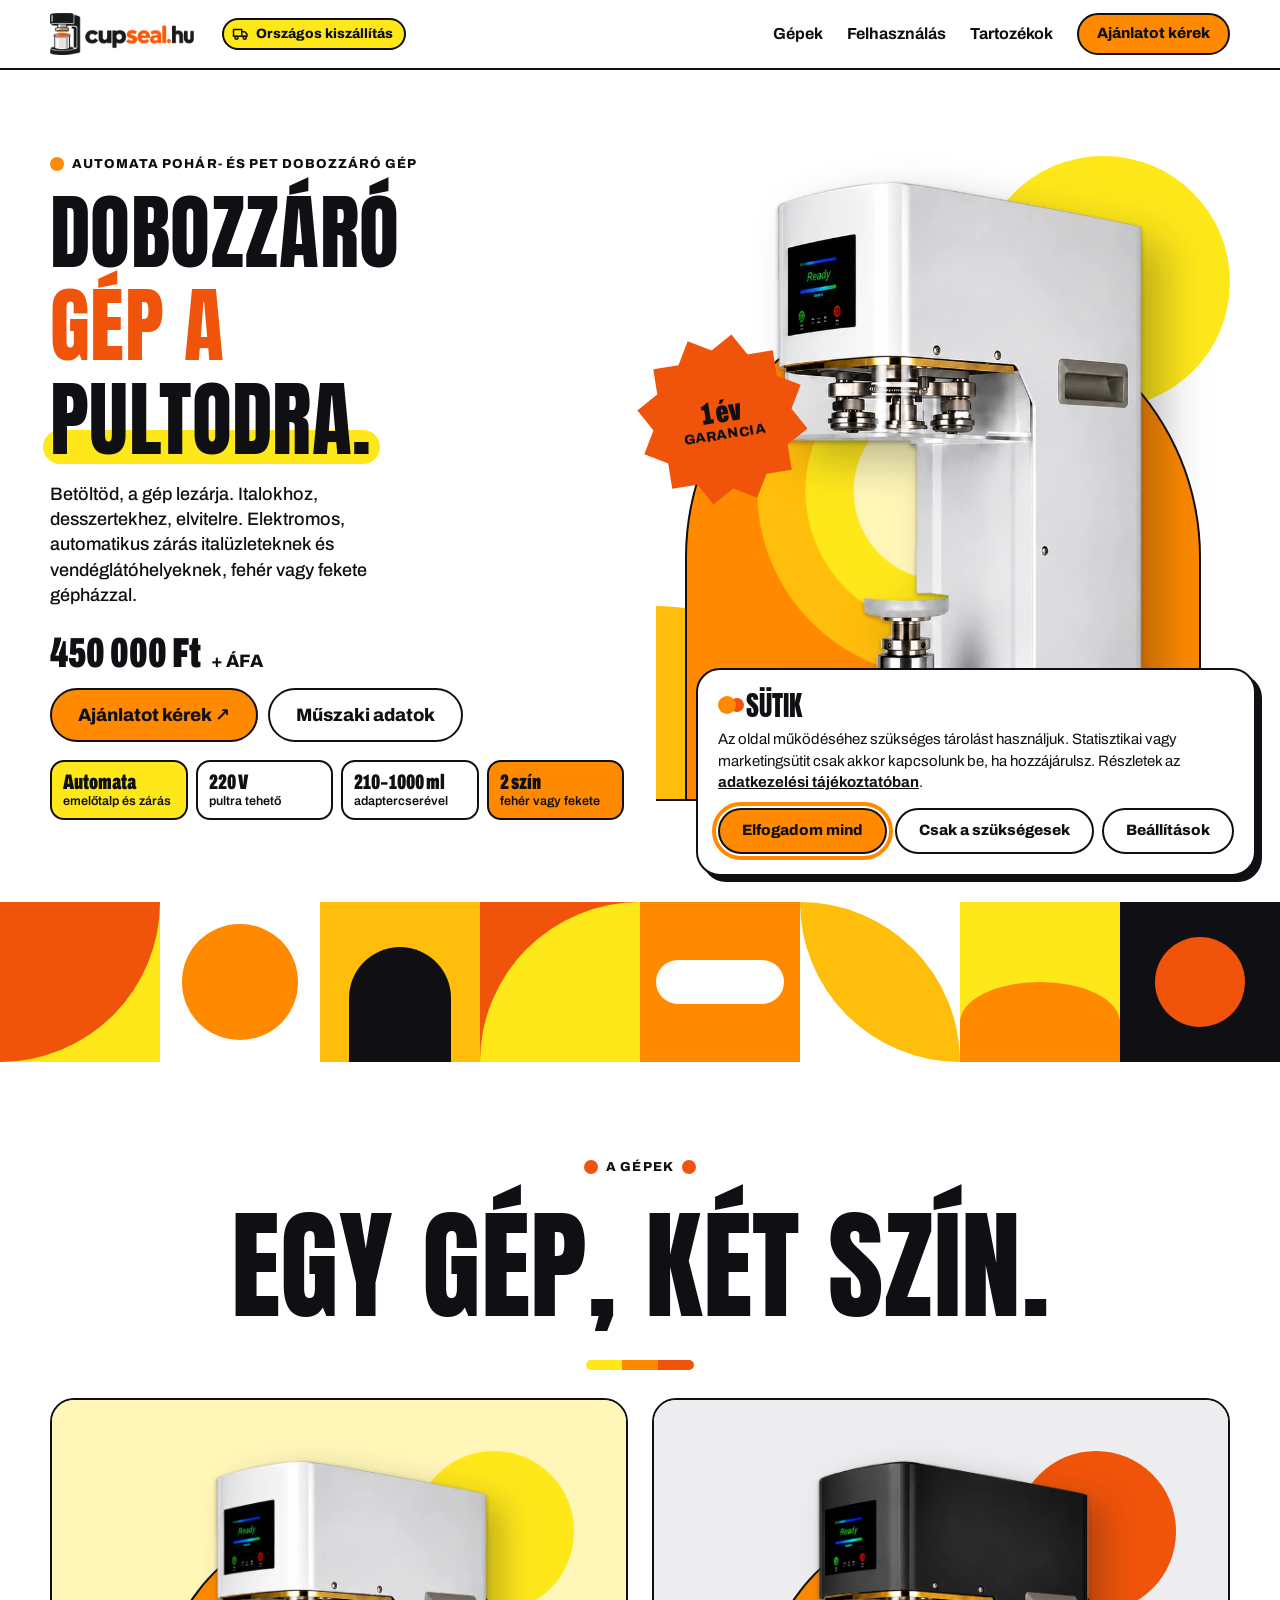
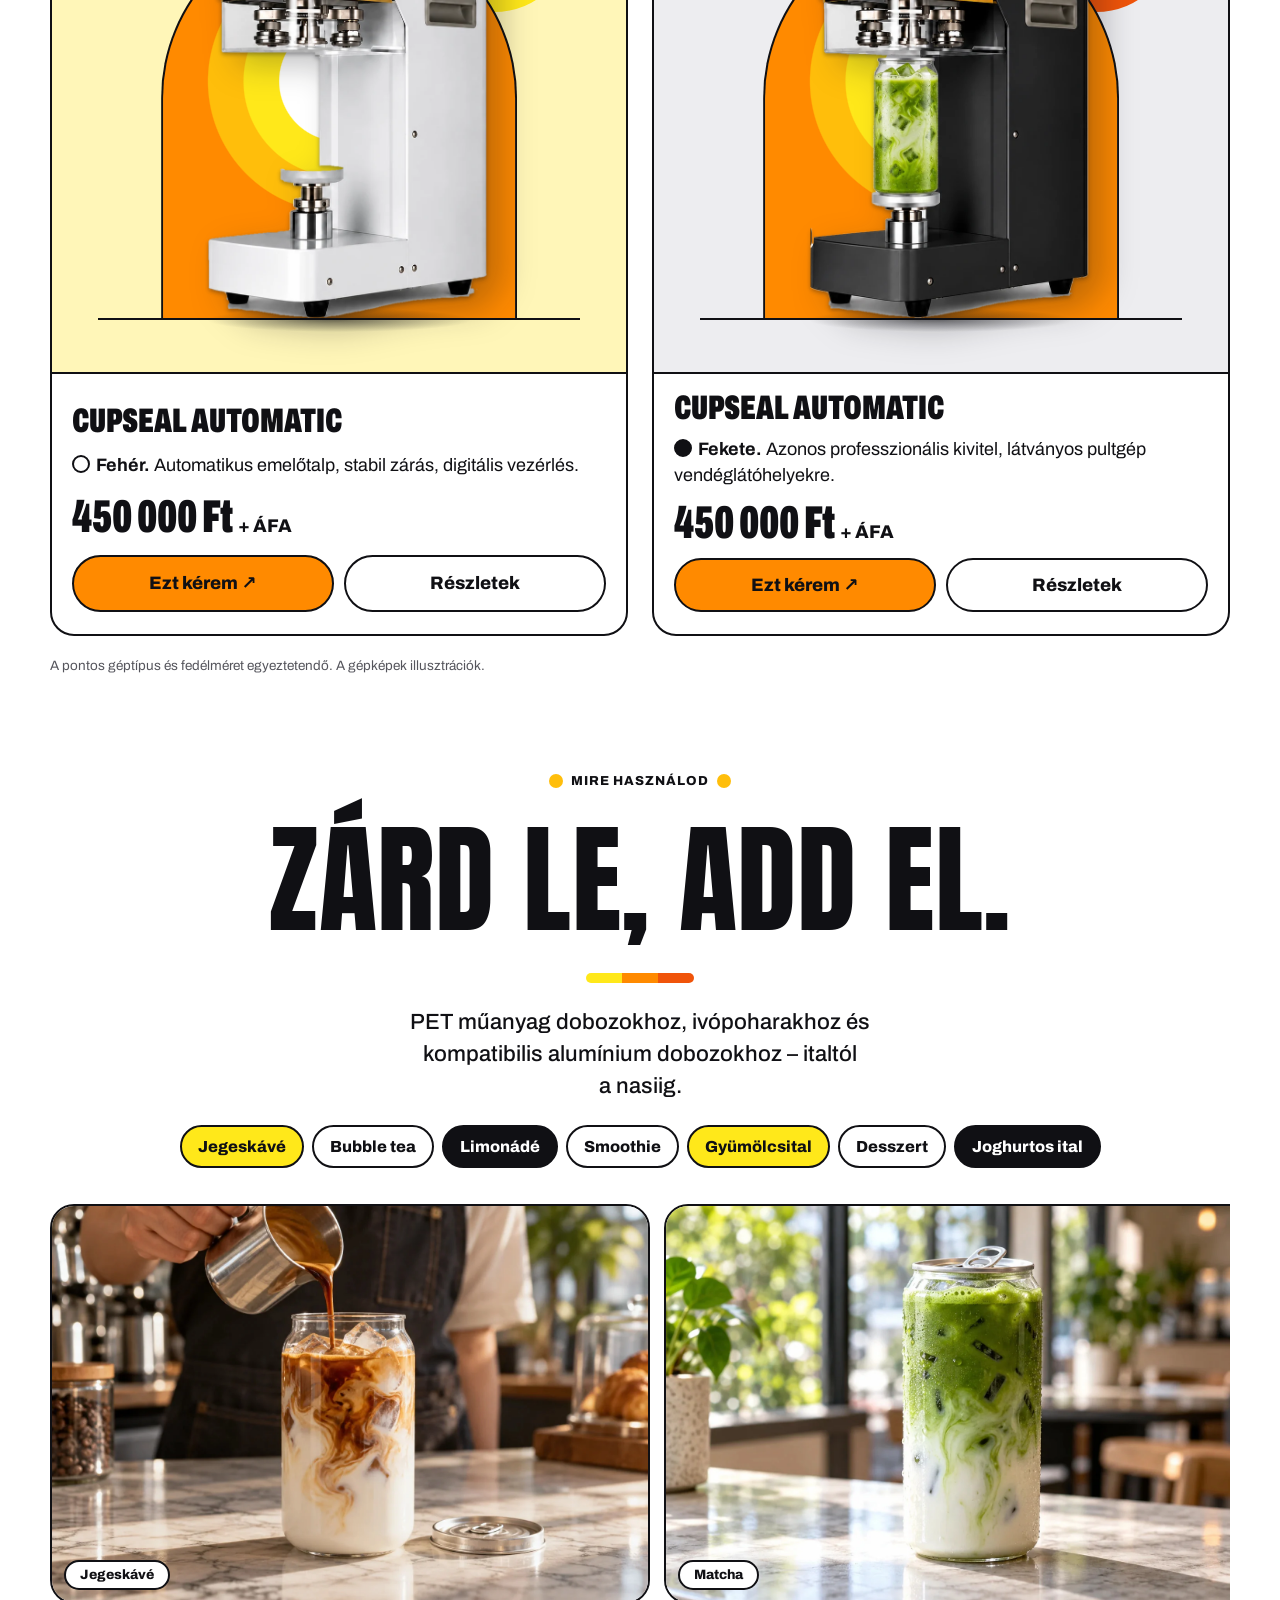
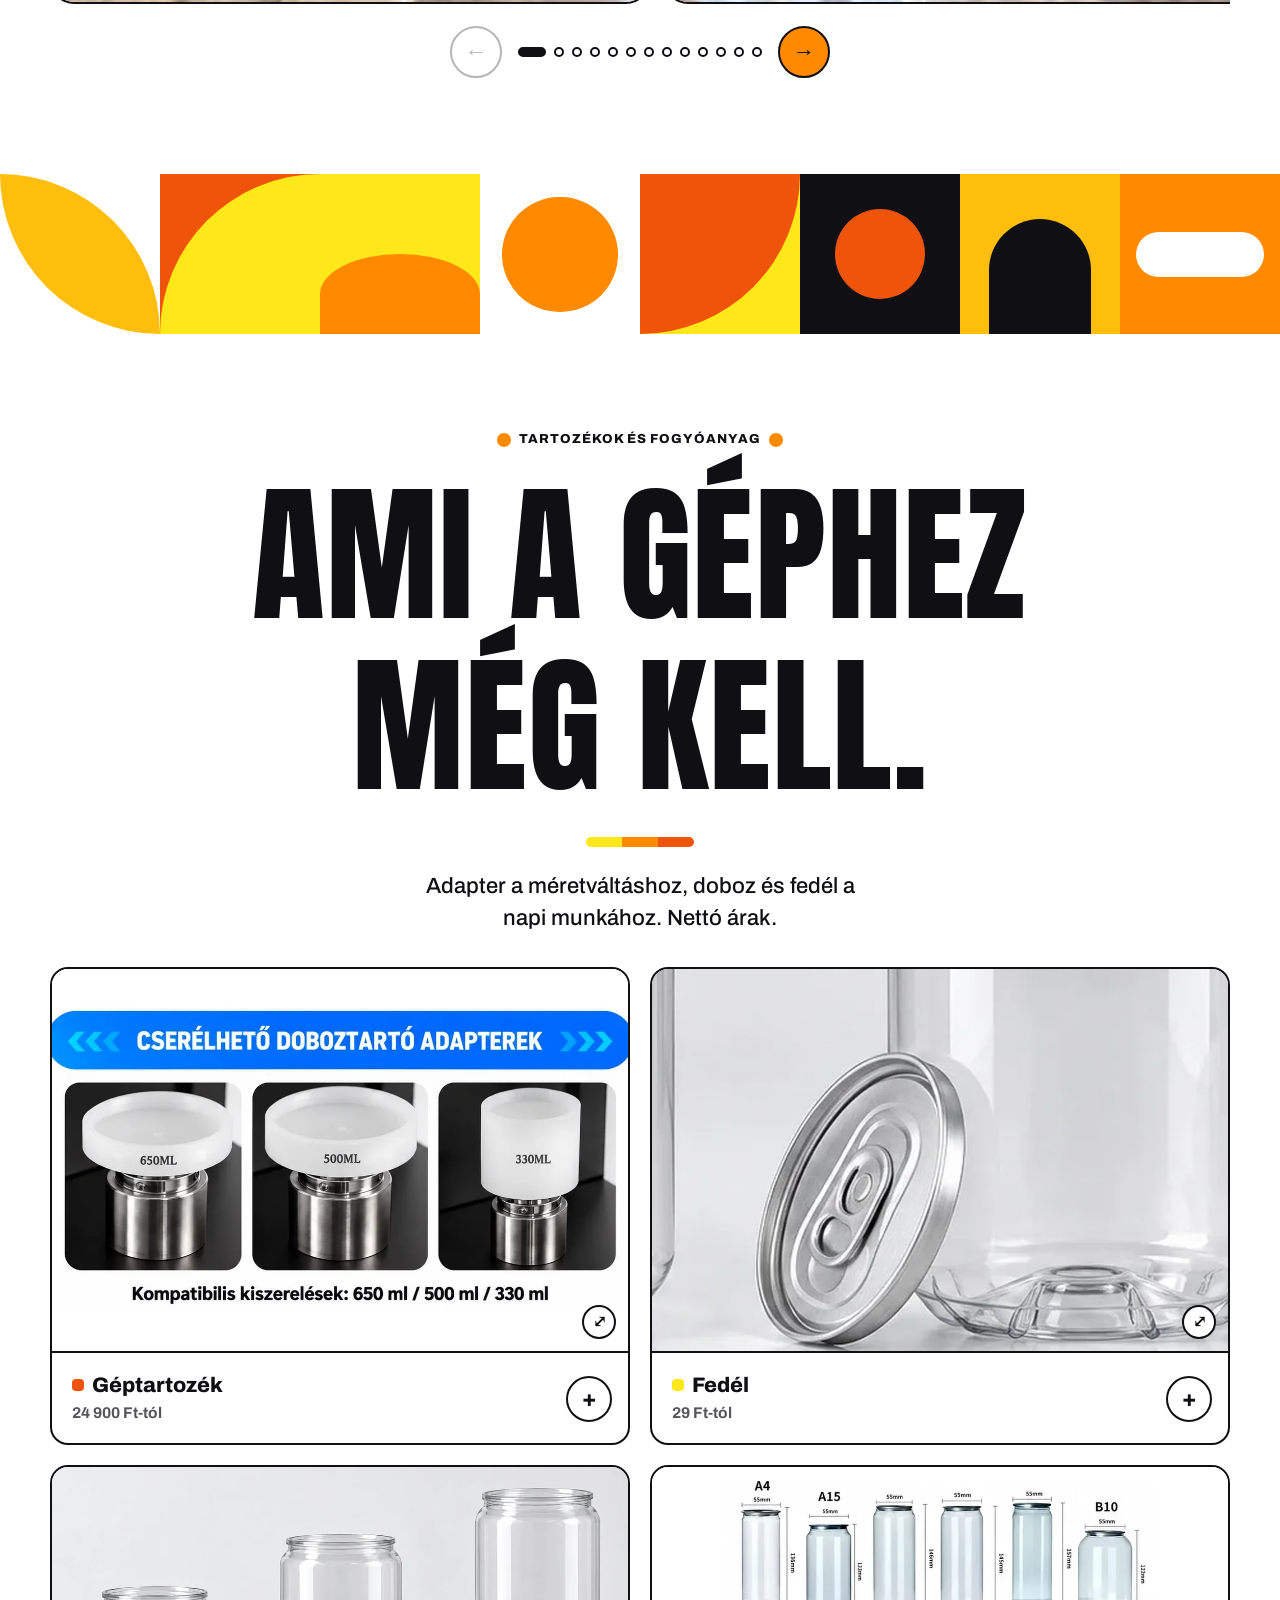
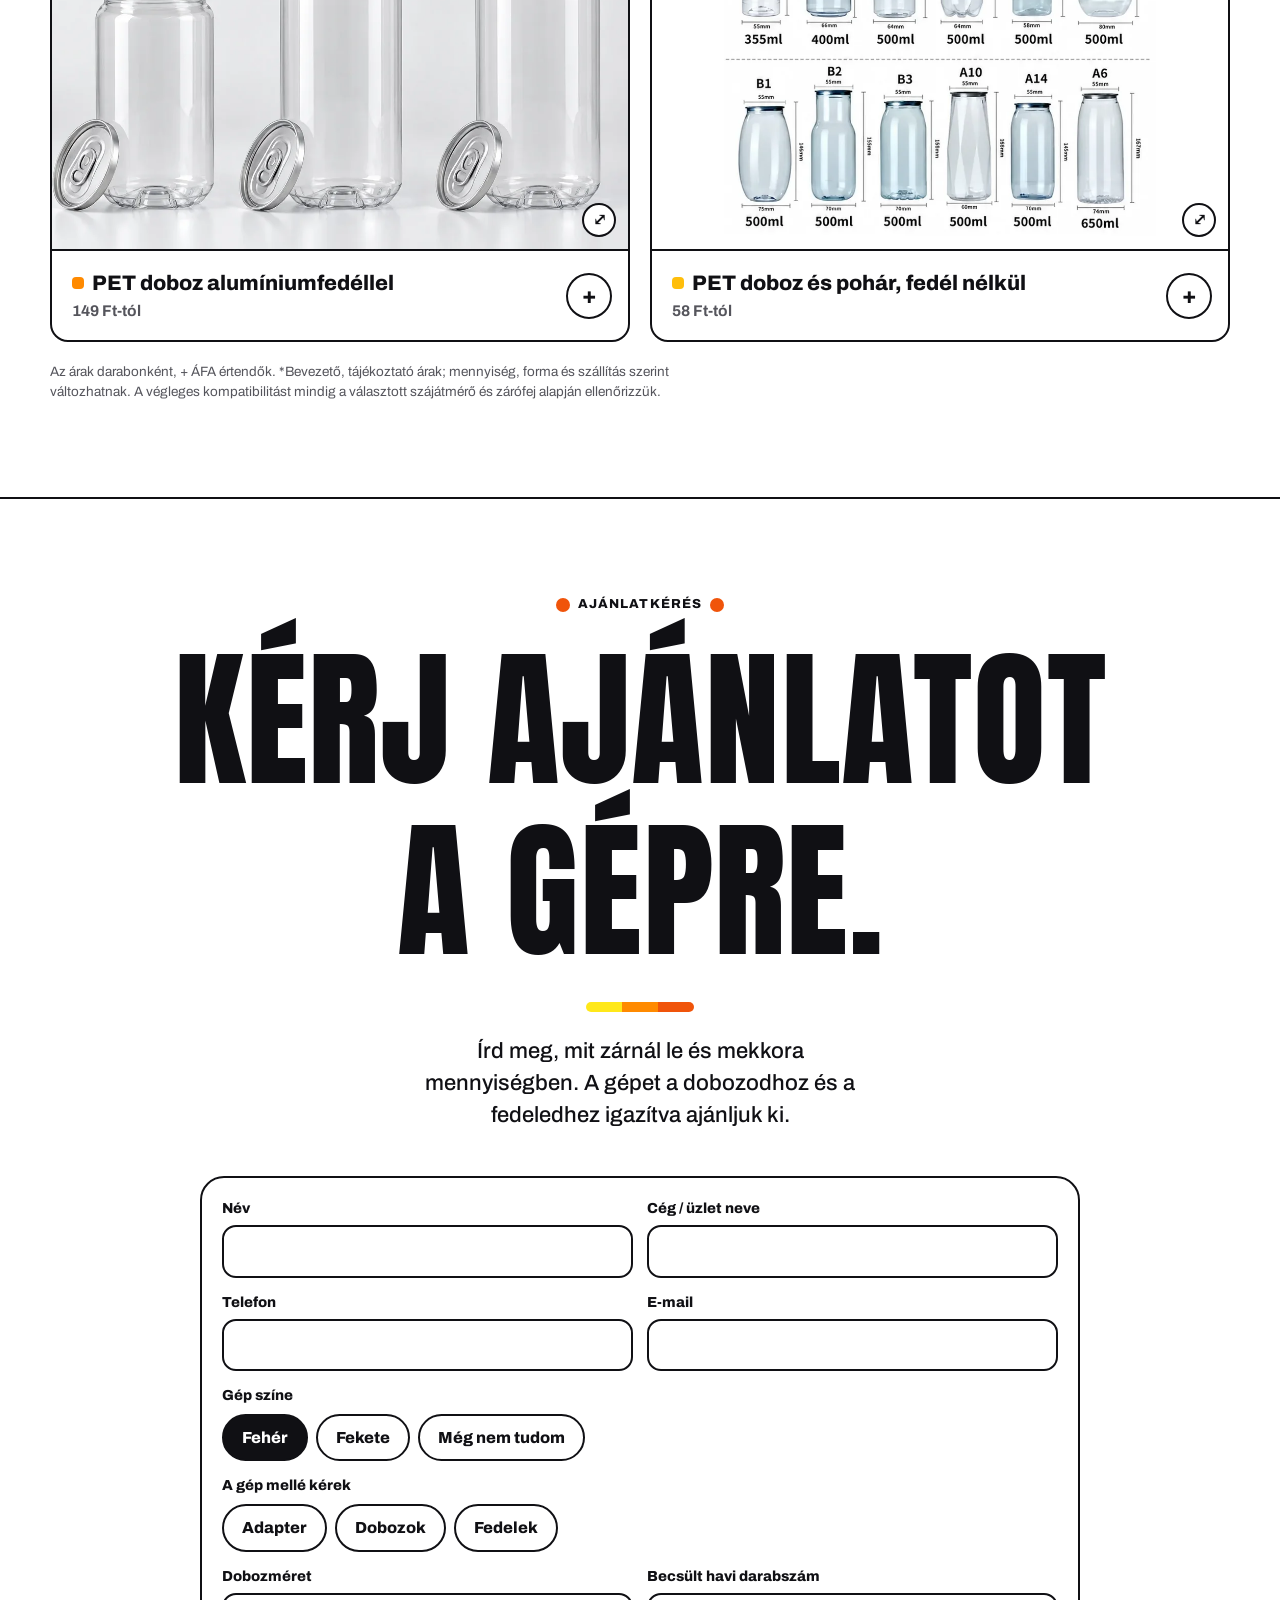
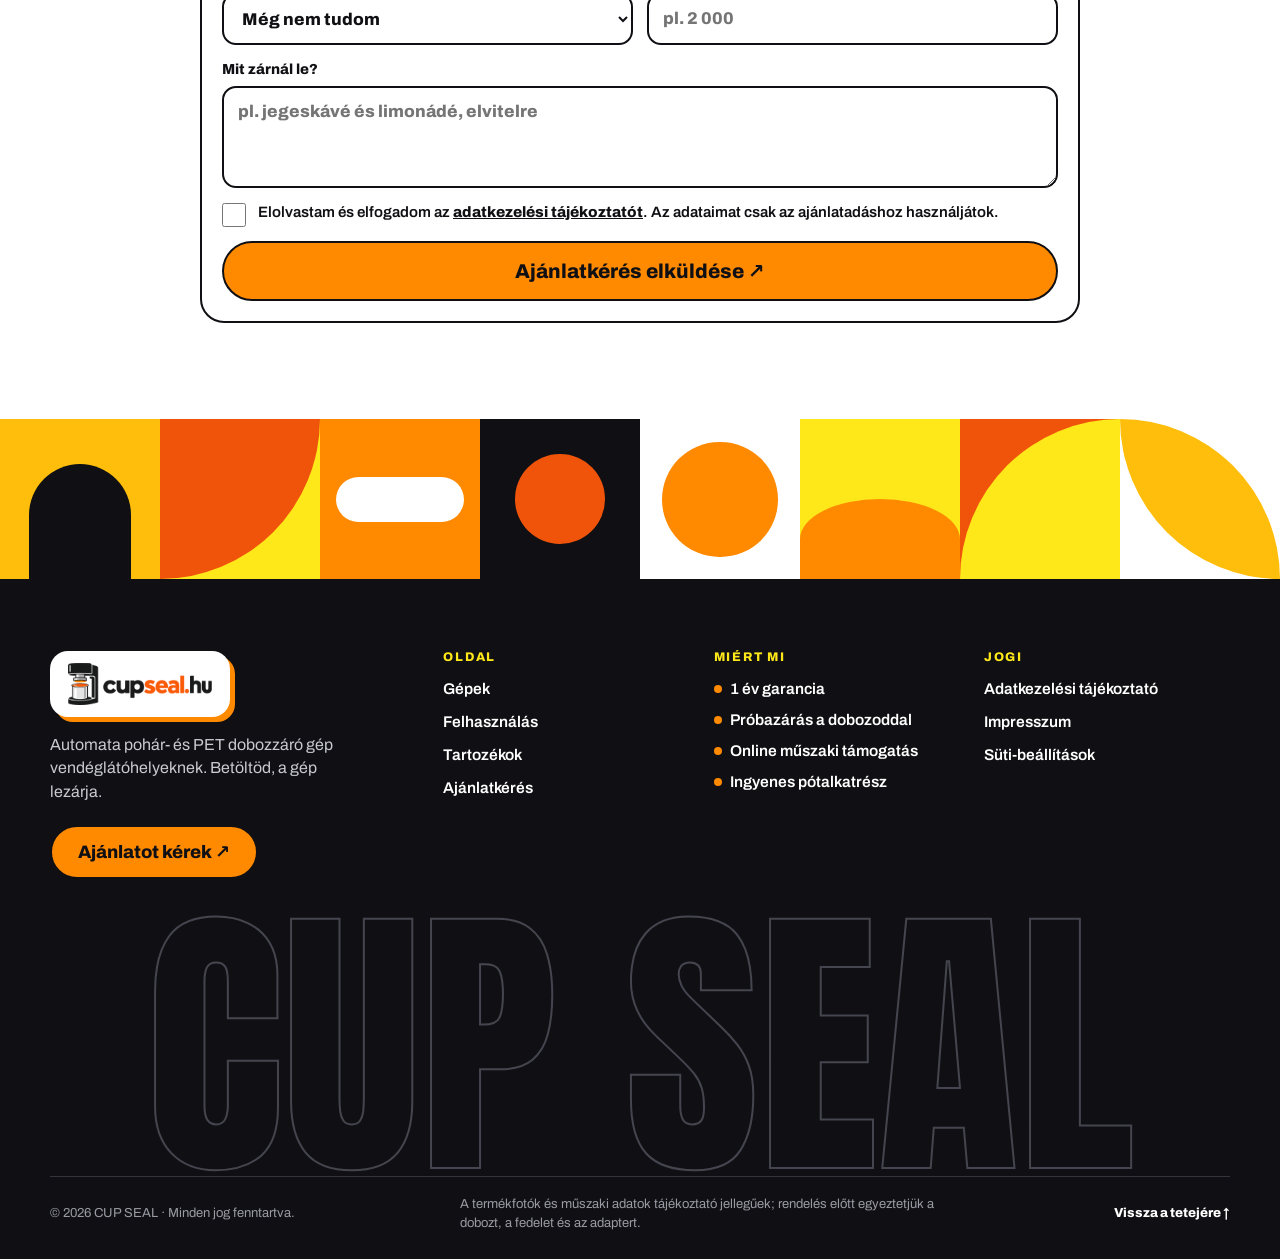
==== commit 6b2e151c: "Gépkártyák felirat nélküli képpel, hero címkék nélkül - A gépkártyákon a feliratos képek helyett a k" ====
--- a/index.html
+++ b/index.html
@@ -189,11 +189,6 @@
 .stage .contact{position:absolute;z-index:1;left:24%;right:20%;bottom:calc(6% - 14px);height:30px;border-radius:50%;background:radial-gradient(closest-side,rgba(16,16,20,.55),rgba(16,16,20,0))}
 .stage .machine{position:absolute;z-index:2;height:86%;width:auto;max-width:none;left:50%;bottom:6.4%;transform:translateX(-47%);
   filter:drop-shadow(0 2px 2px rgba(16,16,20,.35)) drop-shadow(22px 18px 22px rgba(16,16,20,.28))}
-.stage .tag{position:absolute;z-index:3;background:var(--white);border:2px solid var(--ink);border-radius:99px;padding:.45em .95em;font-weight:900;font-size:clamp(11px,3.3cqw,14px);line-height:1.2;box-shadow:3px 3px 0 var(--ink);white-space:nowrap;animation:lebeg 5s ease-in-out infinite}
-.stage .tag.t-a{right:-4px;top:30%;background:var(--lemon)}
-.stage .tag.t-b{left:-4px;bottom:20%;animation-delay:-2.5s}
-@keyframes lebeg{50%{transform:translateY(-6px)}}
-@media (prefers-reduced-motion:reduce){.stage .tag{animation:none}}
 .burst{position:absolute;left:-2cqw;top:30%;width:27cqw;aspect-ratio:1;display:grid;place-items:center;text-align:center;z-index:3;transform:rotate(-9deg);color:var(--ink)}
 .burst::before,.burst::after,.burst b{content:"";position:absolute;inset:11%;background:var(--deep)}
 .burst::before{transform:rotate(30deg)}
@@ -231,7 +226,17 @@
 /* gépek */
 .grid2{display:grid;gap:16px;margin-top:28px}
 .machine{display:grid;gap:14px;padding:0}
-.machine .shot{aspect-ratio:1;border-bottom:2px solid var(--line);overflow:hidden;background:#F2F2F4}
+.machine .shot{position:relative;aspect-ratio:1;border-bottom:2px solid var(--line);overflow:hidden;background:var(--pale)}
+.machine .s-sun{position:absolute;right:9%;top:9%;width:28%;aspect-ratio:1;border-radius:50%;background:var(--lemon)}
+.machine .s-arch{position:absolute;left:50%;bottom:9%;transform:translateX(-50%);width:62%;height:70%;border:2px solid var(--line);border-bottom:0;border-radius:999px 999px 0 0;
+  background:radial-gradient(circle at 50% 40%,var(--white) 0 20%,var(--lemon) 20.4% 32%,var(--amber) 32.4% 44%,var(--orange) 44.4%)}
+.machine .s-floor{position:absolute;left:8%;right:8%;bottom:9%;height:2px;background:var(--line);z-index:1}
+.machine .s-contact{position:absolute;z-index:1;left:50%;transform:translateX(-50%);bottom:calc(9% - 12px);width:46%;height:24px;border-radius:50%;background:radial-gradient(closest-side,rgba(16,16,20,.5),rgba(16,16,20,0))}
+.machine .s-gep{position:absolute;z-index:2;left:50%;bottom:9.3%;height:80%;width:auto;max-width:none;transform:translateX(-47%);transition:transform .35s ease;
+  filter:drop-shadow(0 2px 2px rgba(16,16,20,.35)) drop-shadow(16px 12px 16px rgba(16,16,20,.26))}
+@media (hover:hover){.machine .shot:hover .s-gep{transform:translateX(-47%) translateY(-6px)}}
+.machine:nth-child(2) .shot{background:#EDEDF0}
+.machine:nth-child(2) .s-sun{background:var(--deep)}
 .machine .in{padding:4px 20px 22px;display:grid;gap:12px}
 .machine h3{font-stretch:62%;font-size:34px;text-transform:uppercase;line-height:.95}
 .sw{display:inline-block;width:18px;height:18px;border-radius:50%;border:2px solid var(--ink);vertical-align:-2px;margin-right:6px}
@@ -401,8 +406,6 @@
     <div class="stage">
       <span class="sun"></span><span class="q"></span><span class="arch"></span><span class="floor"></span><span class="contact"></span>
       <img class="machine" src="kepek-webp/dobozzaro-gep-feher-kivagott.webp" width="609" height="1000" alt="Fehér CupSeal Automatic dobozzáró gép" fetchpriority="high">
-      <span class="tag t-a">220 V · pultra</span>
-      <span class="tag t-b">210–1000 ml</span>
       <div class="burst"><b></b><span>1 év<small>GARANCIA</small></span></div>
     </div>
     <div class="h-act">
@@ -431,7 +434,7 @@
     </div>
     <div class="grid2">
       <article class="card machine">
-        <div class="shot" data-reszletek="feher" role="button" tabindex="0" aria-label="Fehér gép részletei"><img class="cover" src="kepek-webp/dobozzaro-gep-feher-dobd-fel-a-csomagolast.webp" width="1254" height="1254" alt="Fehér CupSeal dobozzáró gép – Dobd fel a csomagolást!" loading="lazy" decoding="async"></div>
+        <div class="shot" data-reszletek="feher" role="button" tabindex="0" aria-label="Fehér gép részletei"><span class="s-sun"></span><span class="s-arch"></span><span class="s-floor"></span><span class="s-contact"></span><img class="s-gep" src="kepek-webp/dobozzaro-gep-feher-kivagott.webp" width="609" height="1000" alt="Fehér CupSeal Automatic dobozzáró gép" loading="lazy" decoding="async"></div>
         <div class="in">
           <h3>CupSeal Automatic</h3>
           <p><span class="sw" style="background:#fff"></span><strong>Fehér.</strong> Automatikus emelőtalp, stabil zárás, digitális vezérlés.</p>
@@ -440,7 +443,7 @@
         </div>
       </article>
       <article class="card machine">
-        <div class="shot" data-reszletek="fekete" role="button" tabindex="0" aria-label="Fekete gép részletei"><img class="cover" src="kepek-webp/dobozzaro-gep-fekete-feketeben-is-van.webp" width="1254" height="1254" alt="Fekete CupSeal dobozzáró gép matcha itallal – Feketében is van!" loading="lazy" decoding="async"></div>
+        <div class="shot" data-reszletek="fekete" role="button" tabindex="0" aria-label="Fekete gép részletei"><span class="s-sun"></span><span class="s-arch"></span><span class="s-floor"></span><span class="s-contact"></span><img class="s-gep" src="kepek-webp/dobozzaro-gep-fekete-kivagott.webp" width="608" height="1000" alt="Fekete CupSeal Automatic dobozzáró gép" loading="lazy" decoding="async"></div>
         <div class="in">
           <h3>CupSeal Automatic</h3>
           <p><span class="sw" style="background:#101014"></span><strong>Fekete.</strong> Azonos professzionális kivitel, látványos pultgép vendéglátóhelyekre.</p>
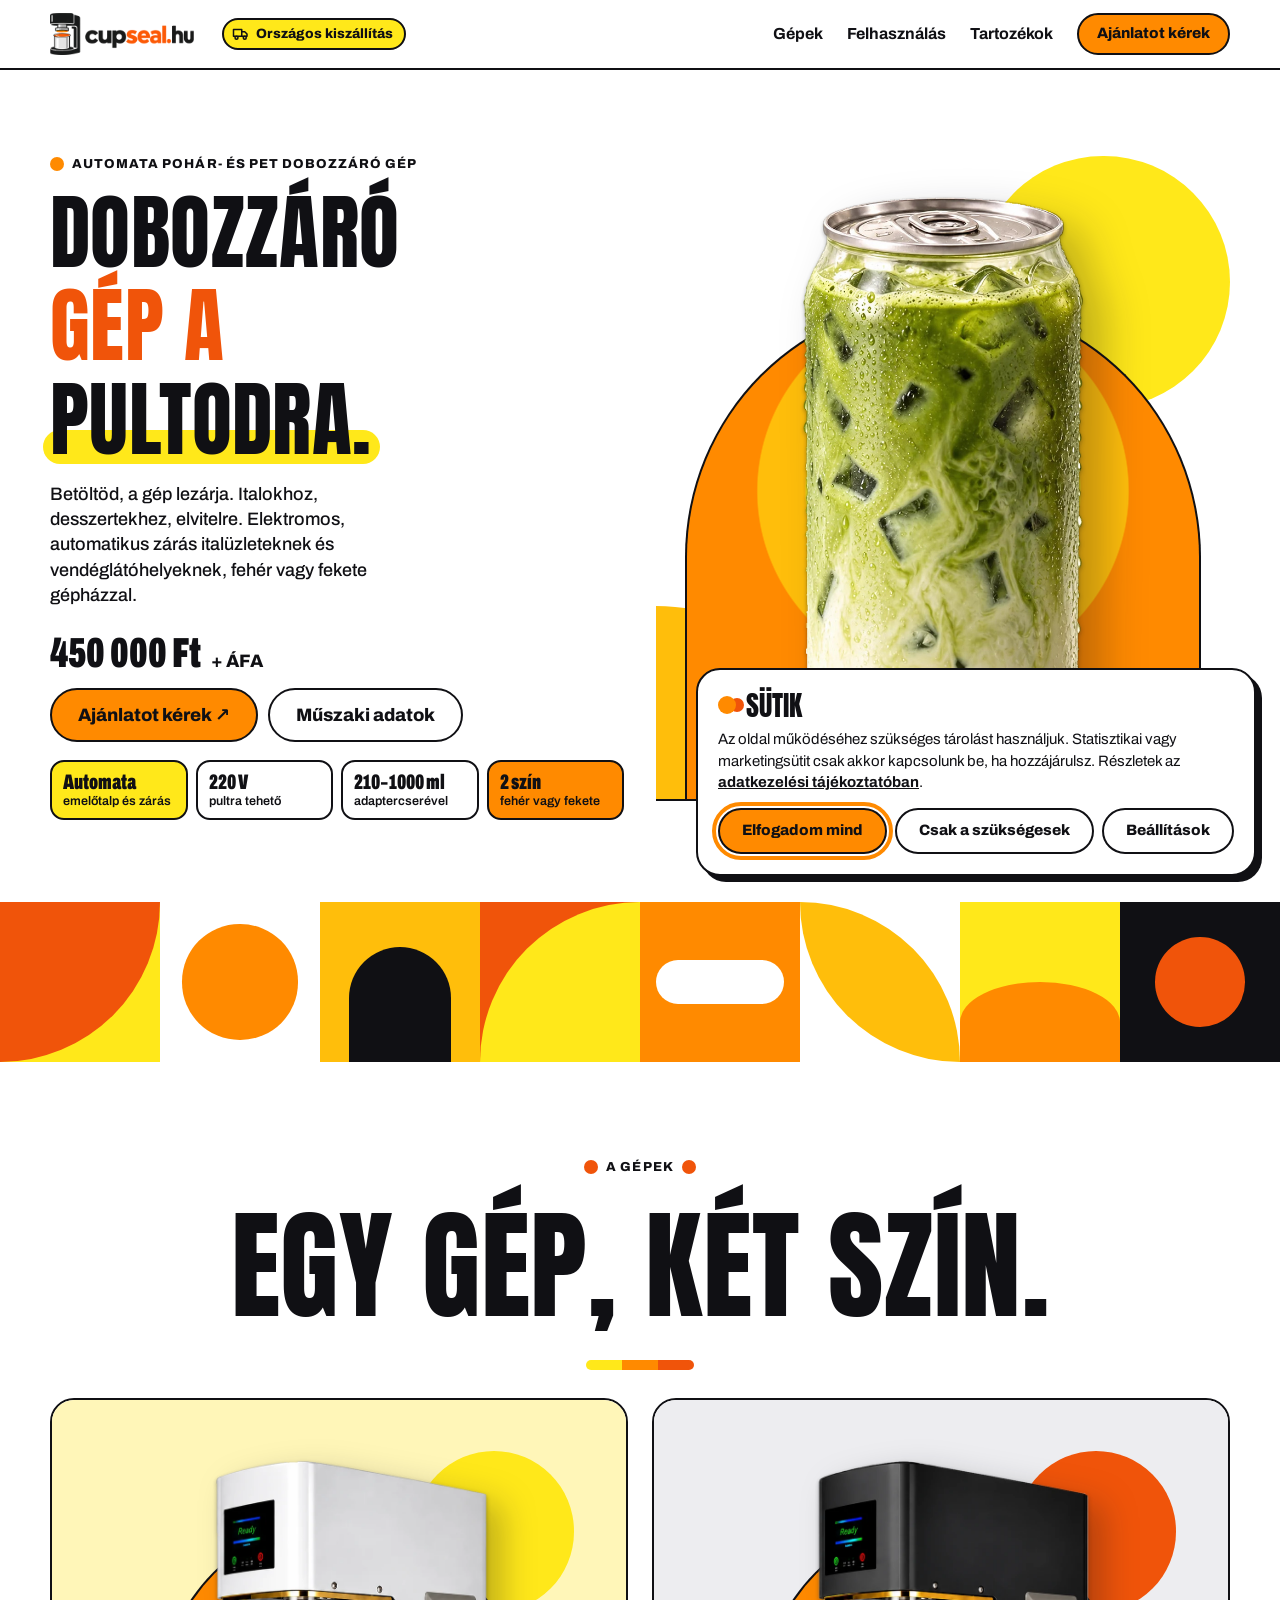
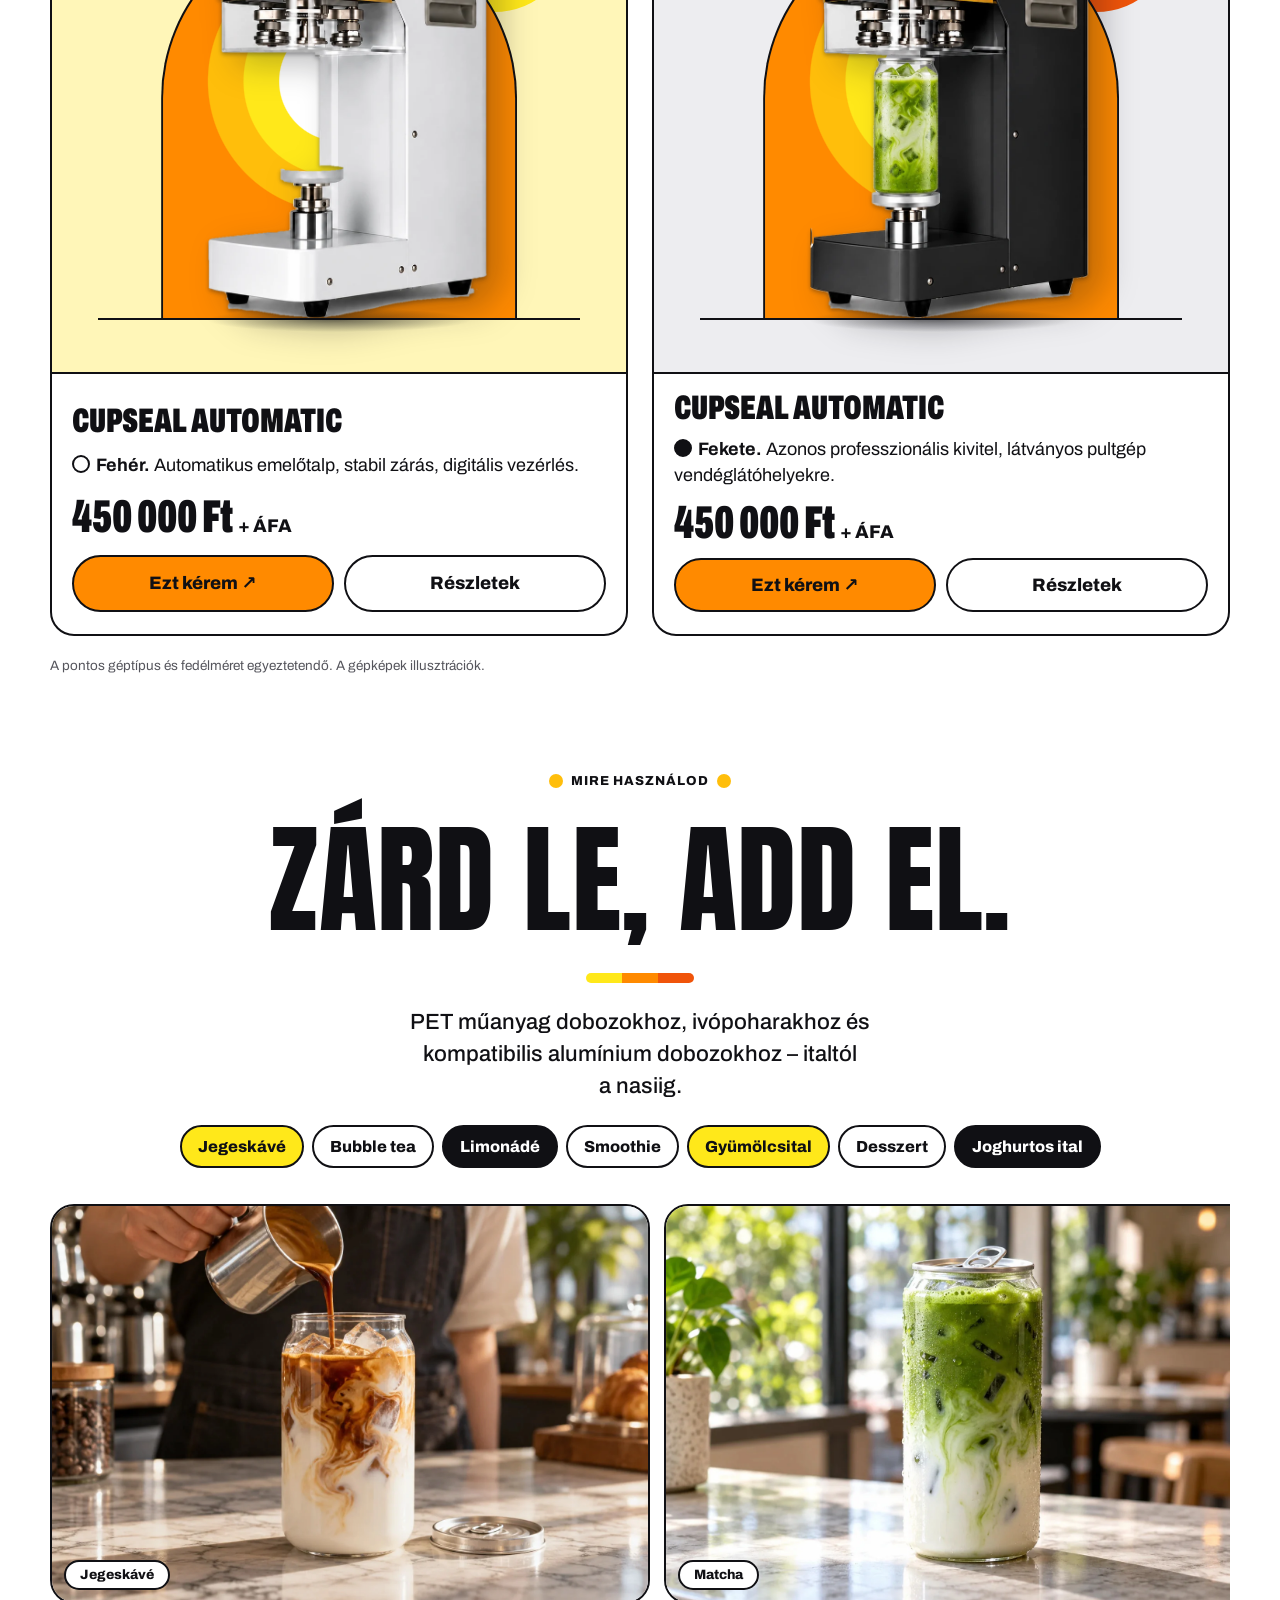
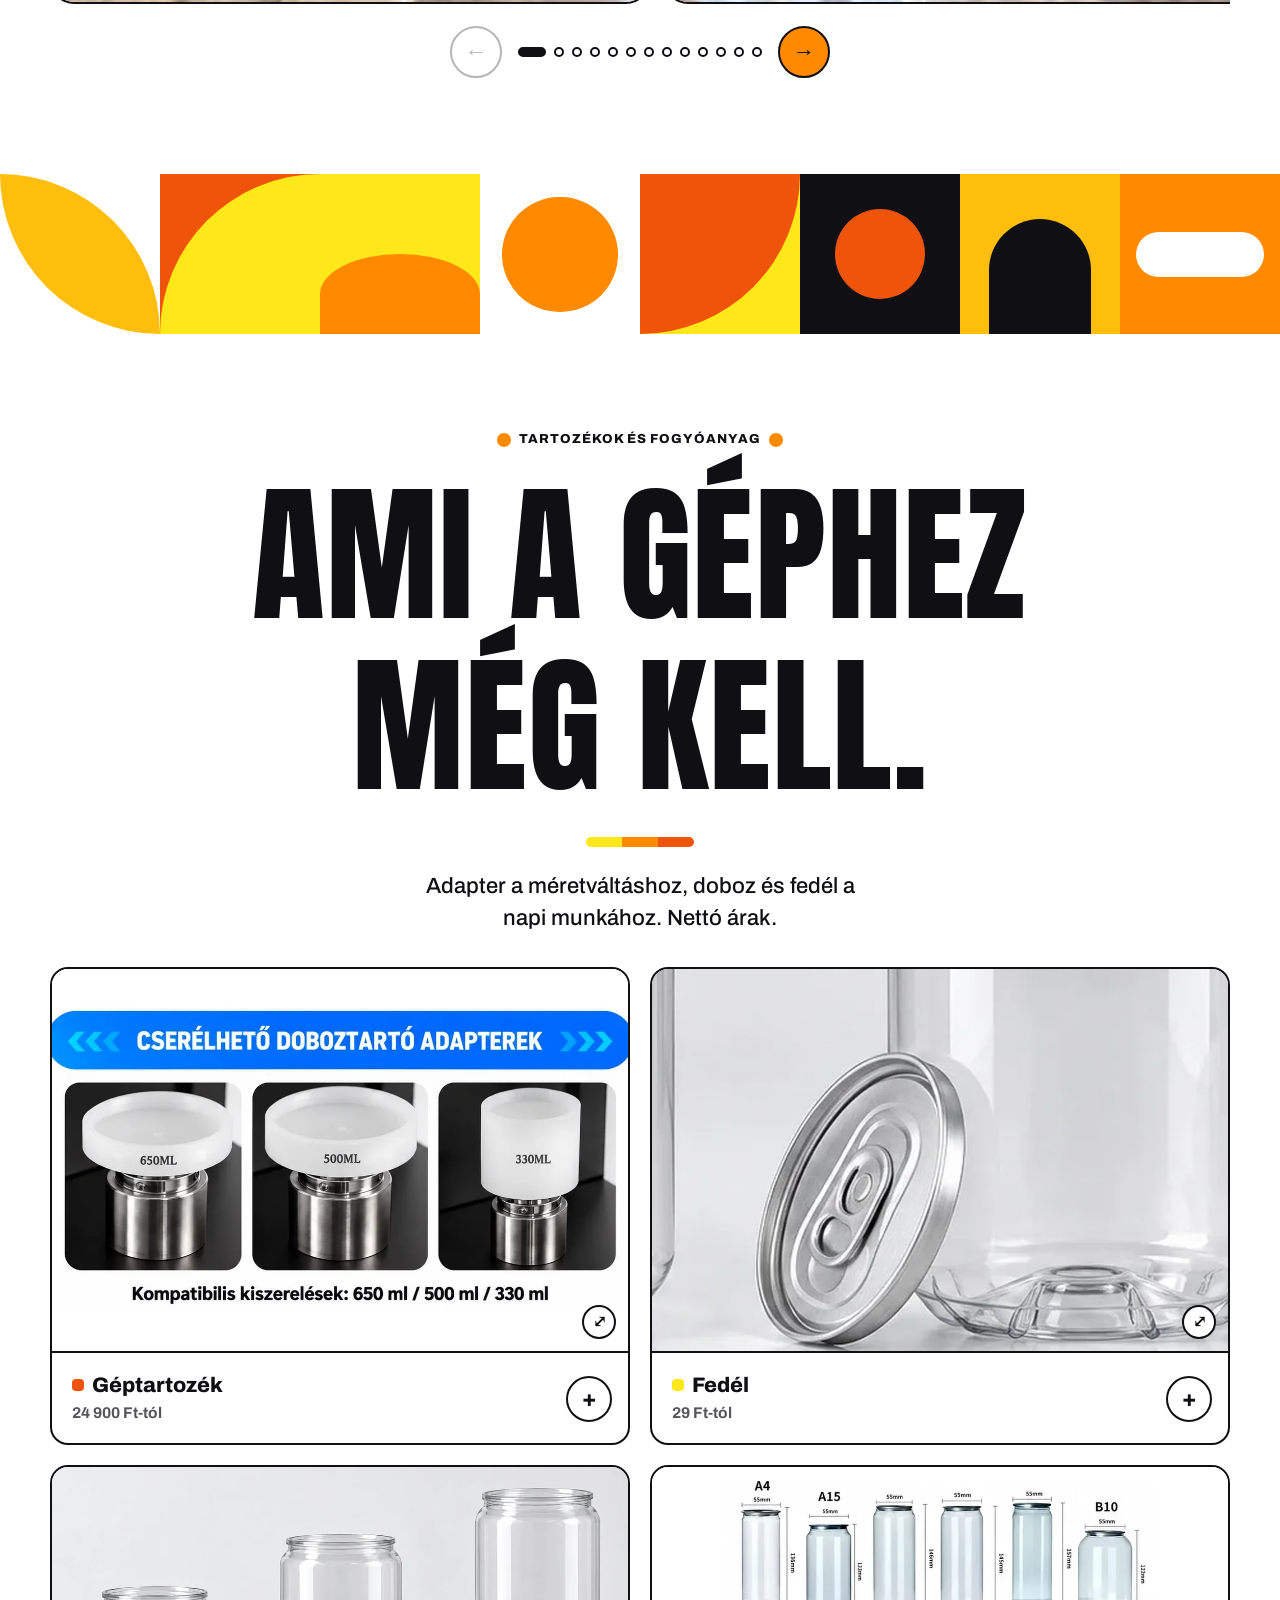
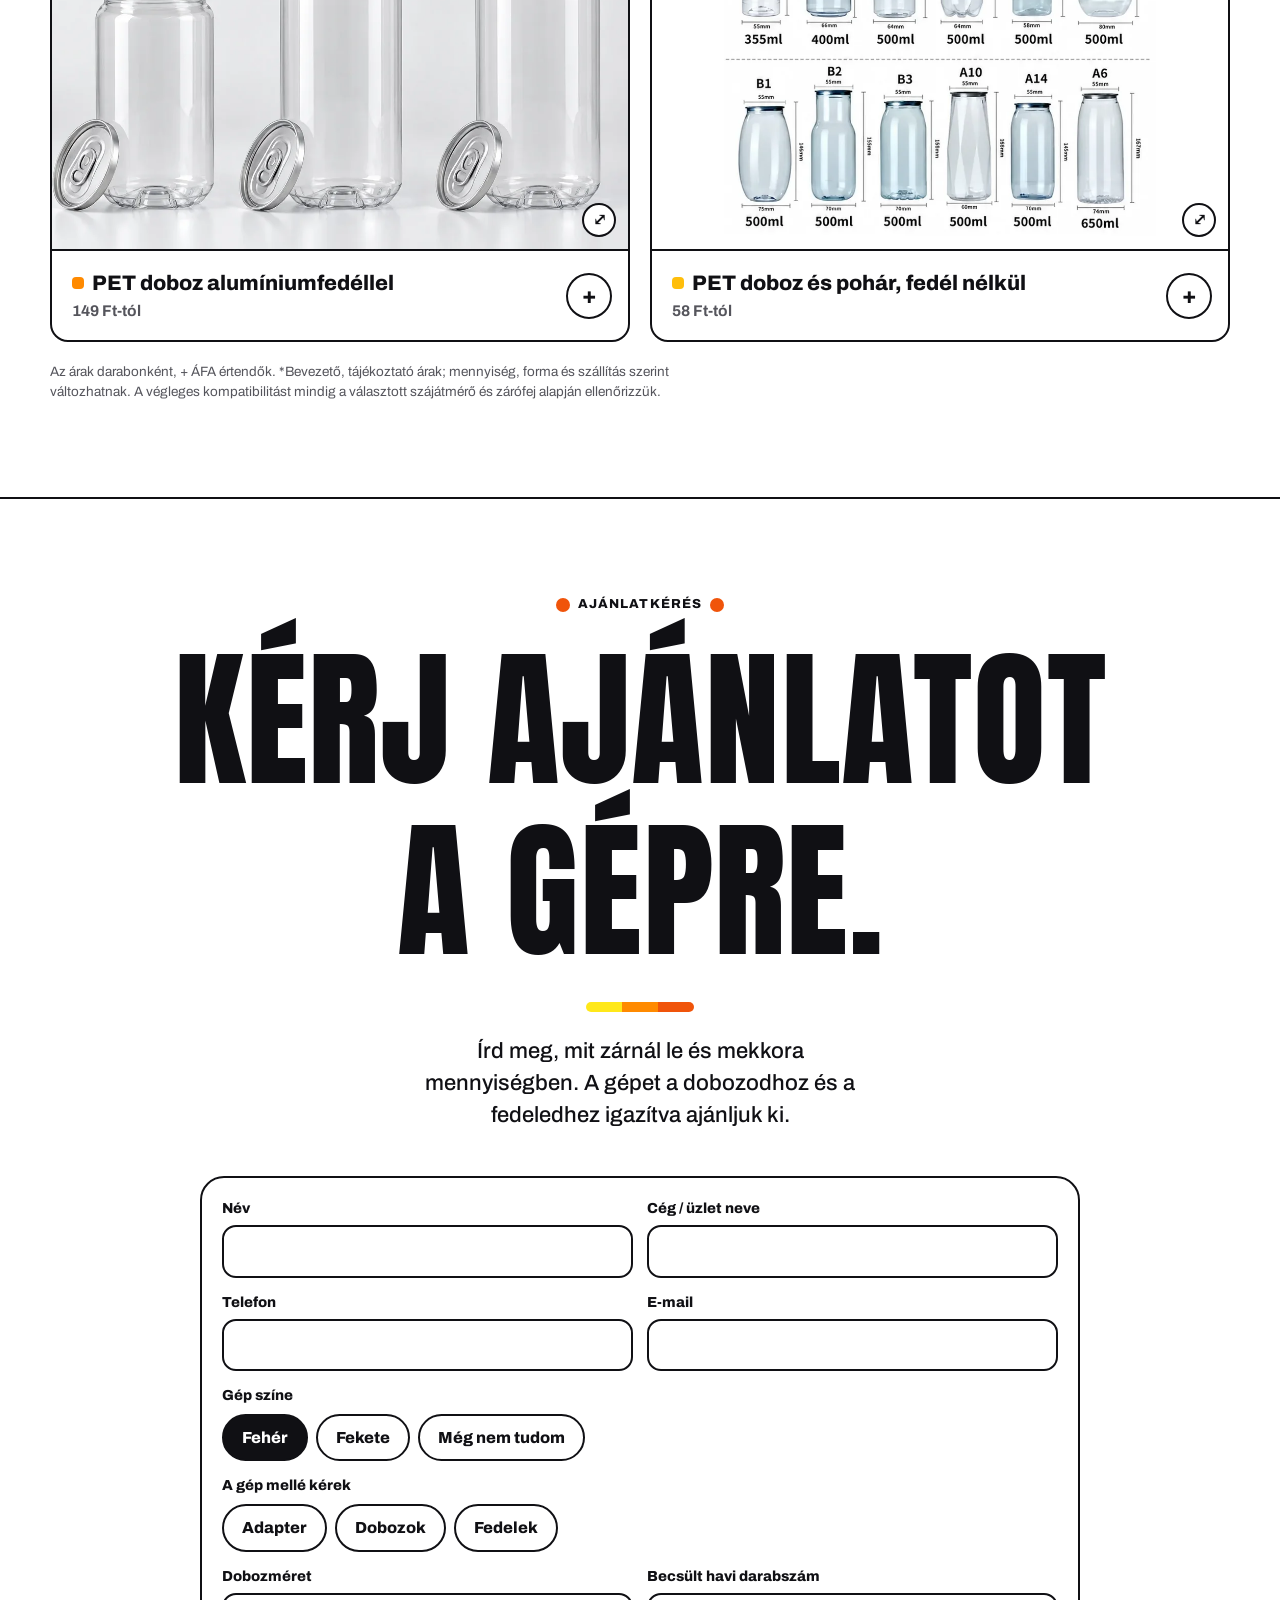
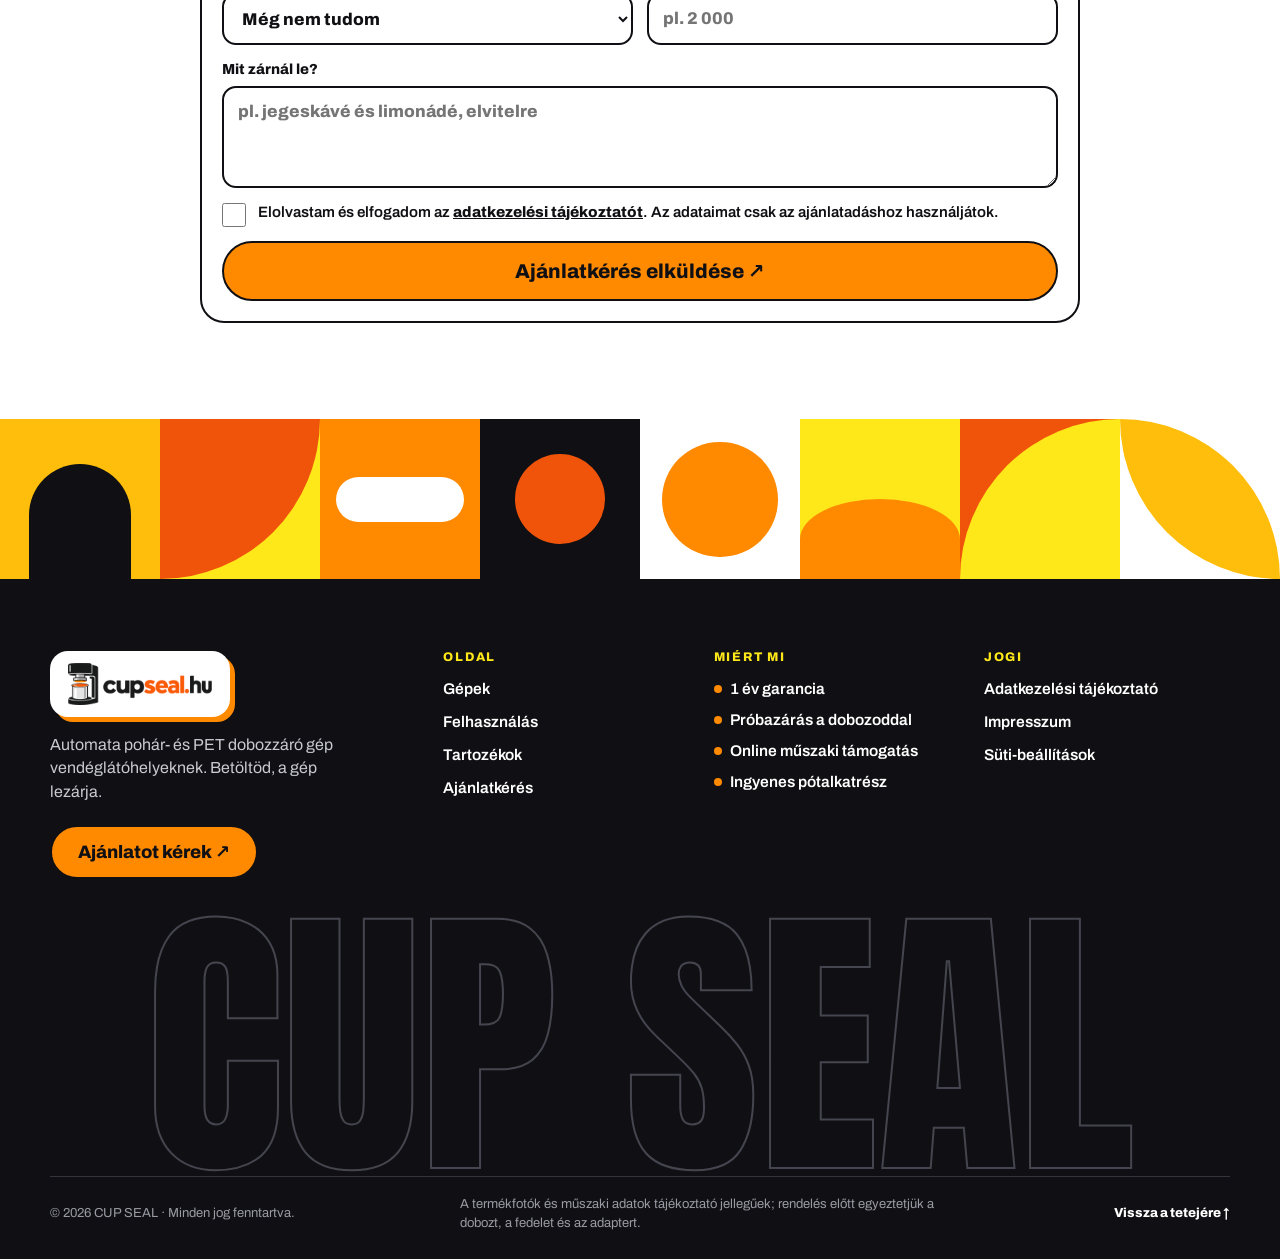
==== commit 72b73ddc: "Hero: lezárt matcha doboz a gép helyett, garancia-pecsét nélkül A herőben a kivágott gép helyett egy" ====
--- a/index.html
+++ b/index.html
@@ -11,7 +11,7 @@
 <link rel="apple-touch-icon" href="assets/apple-touch-icon.png">
 <link rel="preload" href="assets/fonts/anton-latin.woff2" as="font" type="font/woff2" crossorigin>
 <link rel="preload" href="assets/fonts/archivo-latin.woff2" as="font" type="font/woff2" crossorigin>
-<link rel="preload" href="kepek-webp/dobozzaro-gep-feher-kivagott.webp" as="image" type="image/webp">
+<link rel="preload" href="kepek-webp/matcha-lezart-doboz.png" as="image" type="image/png">
 <link rel="stylesheet" href="assets/fonts.css">
 <style>
 /* Paletta: fehér alap + citrom → narancs árnyalatok */
@@ -186,8 +186,8 @@
 .stage .arch{position:absolute;left:5%;right:5%;top:24%;bottom:6%;border:2px solid var(--line);border-bottom:0;border-radius:999px 999px 0 0;overflow:hidden;
   background:radial-gradient(circle at 50% 38%,var(--pale) 0 22%,var(--lemon) 22.4% 34%,var(--amber) 34.4% 46%,var(--orange) 46.4%)}
 .stage .floor{position:absolute;left:0;right:0;bottom:6%;height:2px;background:var(--line);z-index:1}
-.stage .contact{position:absolute;z-index:1;left:24%;right:20%;bottom:calc(6% - 14px);height:30px;border-radius:50%;background:radial-gradient(closest-side,rgba(16,16,20,.55),rgba(16,16,20,0))}
-.stage .machine{position:absolute;z-index:2;height:86%;width:auto;max-width:none;left:50%;bottom:6.4%;transform:translateX(-47%);
+.stage .contact{position:absolute;z-index:1;left:28%;right:28%;bottom:calc(6% - 14px);height:30px;border-radius:50%;background:radial-gradient(closest-side,rgba(16,16,20,.55),rgba(16,16,20,0))}
+.stage .termek{position:absolute;z-index:2;height:84%;width:auto;max-width:none;left:50%;bottom:6.2%;transform:translateX(-50%);
   filter:drop-shadow(0 2px 2px rgba(16,16,20,.35)) drop-shadow(22px 18px 22px rgba(16,16,20,.28))}
 .burst{position:absolute;left:-2cqw;top:30%;width:27cqw;aspect-ratio:1;display:grid;place-items:center;text-align:center;z-index:3;transform:rotate(-9deg);color:var(--ink)}
 .burst::before,.burst::after,.burst b{content:"";position:absolute;inset:11%;background:var(--deep)}
@@ -248,9 +248,9 @@
 /* árlista */
 .plist{margin-top:32px;display:grid;gap:12px}
 .pgroup{border:2px solid var(--line);border-radius:18px;background:var(--white);overflow:hidden}
-.pgroup summary{list-style:none;cursor:pointer;display:grid;grid-template-columns:96px 1fr 38px;grid-template-areas:"thumb title btn" "thumb price btn";column-gap:16px;row-gap:4px;align-items:center;padding:12px 16px 12px 12px}
+.pgroup summary{list-style:none;cursor:pointer;display:grid;grid-template-columns:clamp(72px,24vw,96px) minmax(0,1fr) 38px;grid-template-areas:"thumb title btn" "thumb price btn";column-gap:16px;row-gap:4px;align-items:center;padding:12px 16px 12px 12px}
 .pgroup summary .pthumb{grid-area:thumb}
-.pgroup summary .pt{grid-area:title;align-self:end;font-weight:800;font-size:17.5px;line-height:1.2;display:flex;align-items:flex-start;gap:8px}
+.pgroup summary .pt{grid-area:title;align-self:end;min-width:0;overflow-wrap:anywhere;hyphens:auto;font-weight:800;font-size:17.5px;line-height:1.2;display:flex;align-items:flex-start;gap:8px}
 .pgroup summary .pt::before{content:"";flex:none;width:12px;height:12px;margin-top:.3em;border-radius:4px;background:var(--k)}
 .pgroup summary small{grid-area:price;align-self:start;font-size:14.5px;font-weight:700;color:#55555c}
 .pthumb{position:relative;display:block;aspect-ratio:1;border:2px solid var(--line);border-radius:12px;overflow:hidden;background:var(--white);cursor:zoom-in}
@@ -341,7 +341,7 @@
   .tiles{grid-template-columns:repeat(8,1fr)}
   .tiles i:nth-child(n+5){display:block}
   .plist{grid-template-columns:1fr 1fr;align-items:start;gap:16px}
-  .pgroup summary{grid-template-columns:1fr 42px;grid-template-areas:"thumb thumb" "title btn" "price btn";padding:0 20px 18px;row-gap:4px}
+  .pgroup summary{grid-template-columns:minmax(0,1fr) 42px;grid-template-areas:"thumb thumb" "title btn" "price btn";padding:0 20px 18px;row-gap:4px}
   .pgroup summary .pthumb{aspect-ratio:3/2;margin:0 -20px 16px;border:0;border-bottom:2px solid var(--line);border-radius:0}
   .pgroup summary .pthumb img{object-position:50% 50%!important}
   .pgroup summary .pthumb i{width:34px;height:34px;font-size:16px;right:12px;bottom:12px}
@@ -405,8 +405,7 @@
     </div>
     <div class="stage">
       <span class="sun"></span><span class="q"></span><span class="arch"></span><span class="floor"></span><span class="contact"></span>
-      <img class="machine" src="kepek-webp/dobozzaro-gep-feher-kivagott.webp" width="609" height="1000" alt="Fehér CupSeal Automatic dobozzáró gép" fetchpriority="high">
-      <div class="burst"><b></b><span>1 év<small>GARANCIA</small></span></div>
+      <img class="termek" src="kepek-webp/matcha-lezart-doboz.png" width="511" height="1100" alt="Jeges matcha latte lezárt, fémfedeles PET dobozban" fetchpriority="high">
     </div>
     <div class="h-act">
       <div class="hero-price"><b>450 000 Ft</b><span>+ ÁFA</span></div>
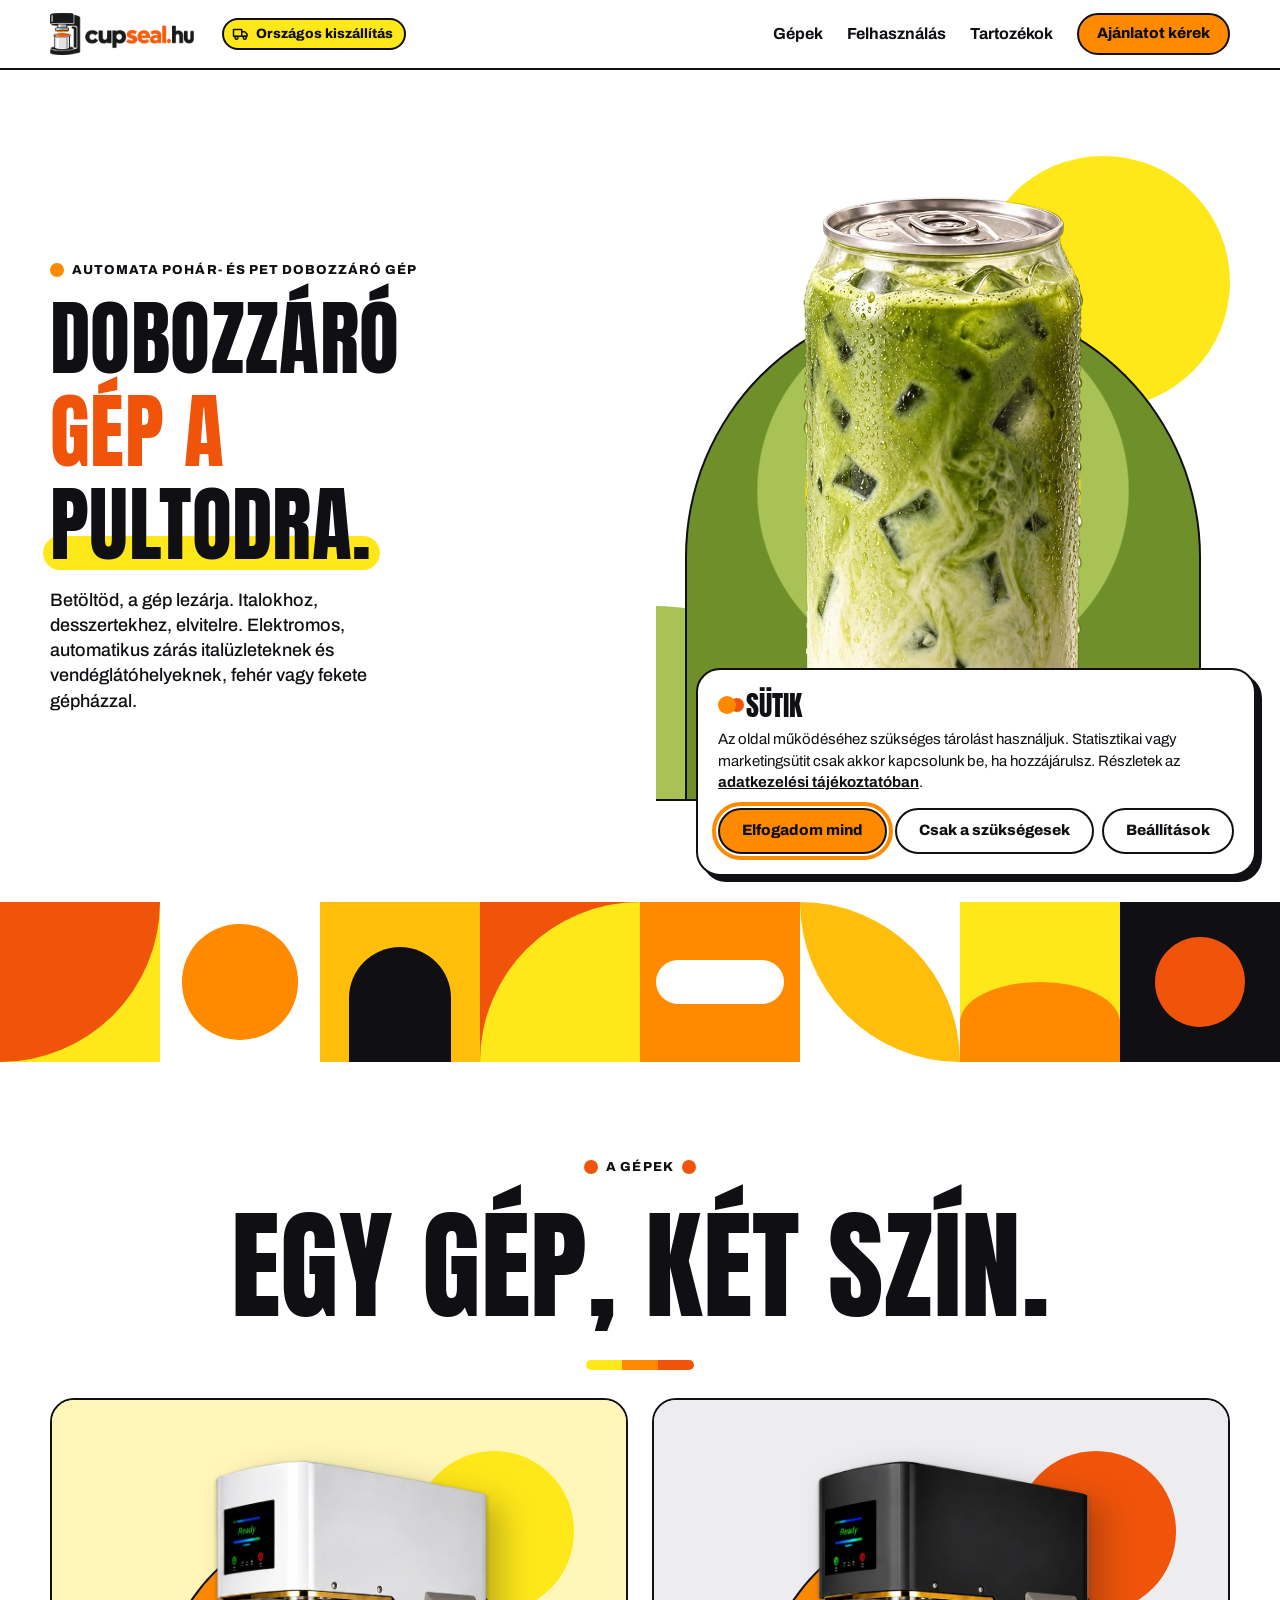
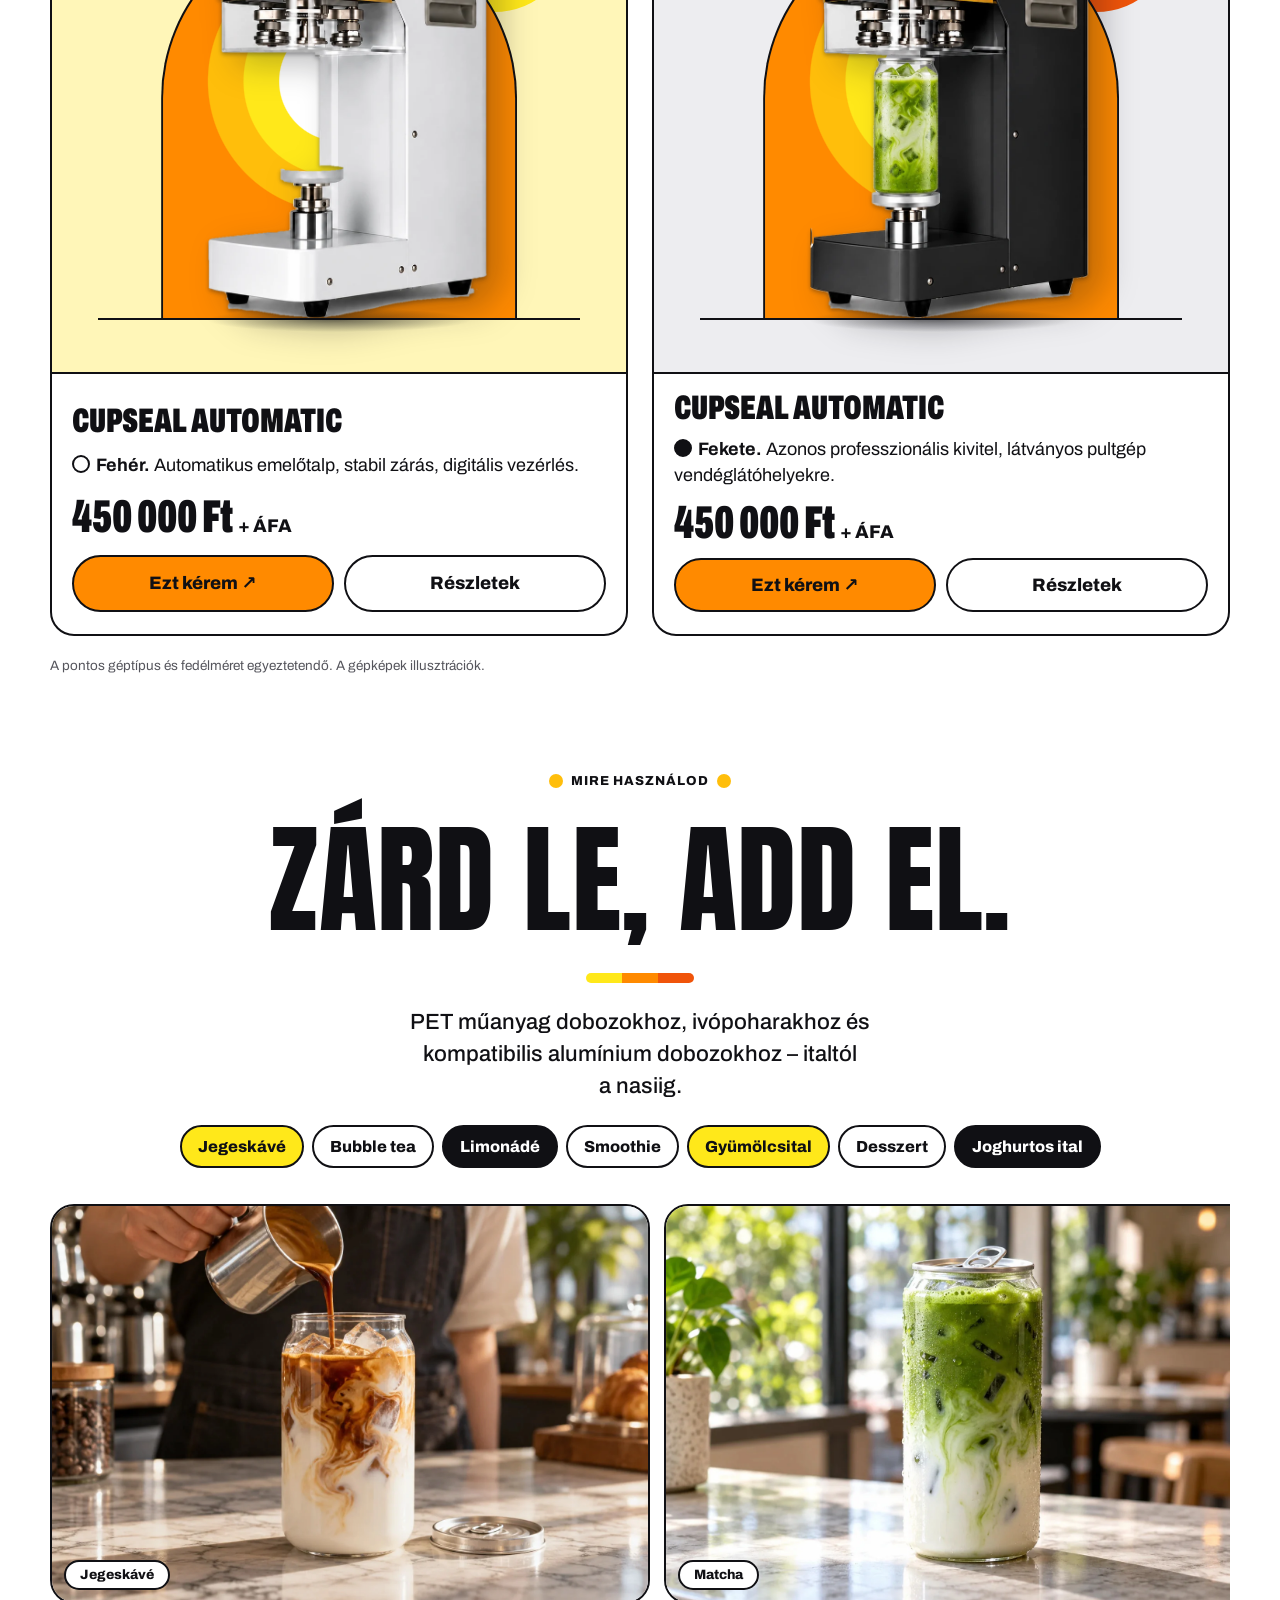
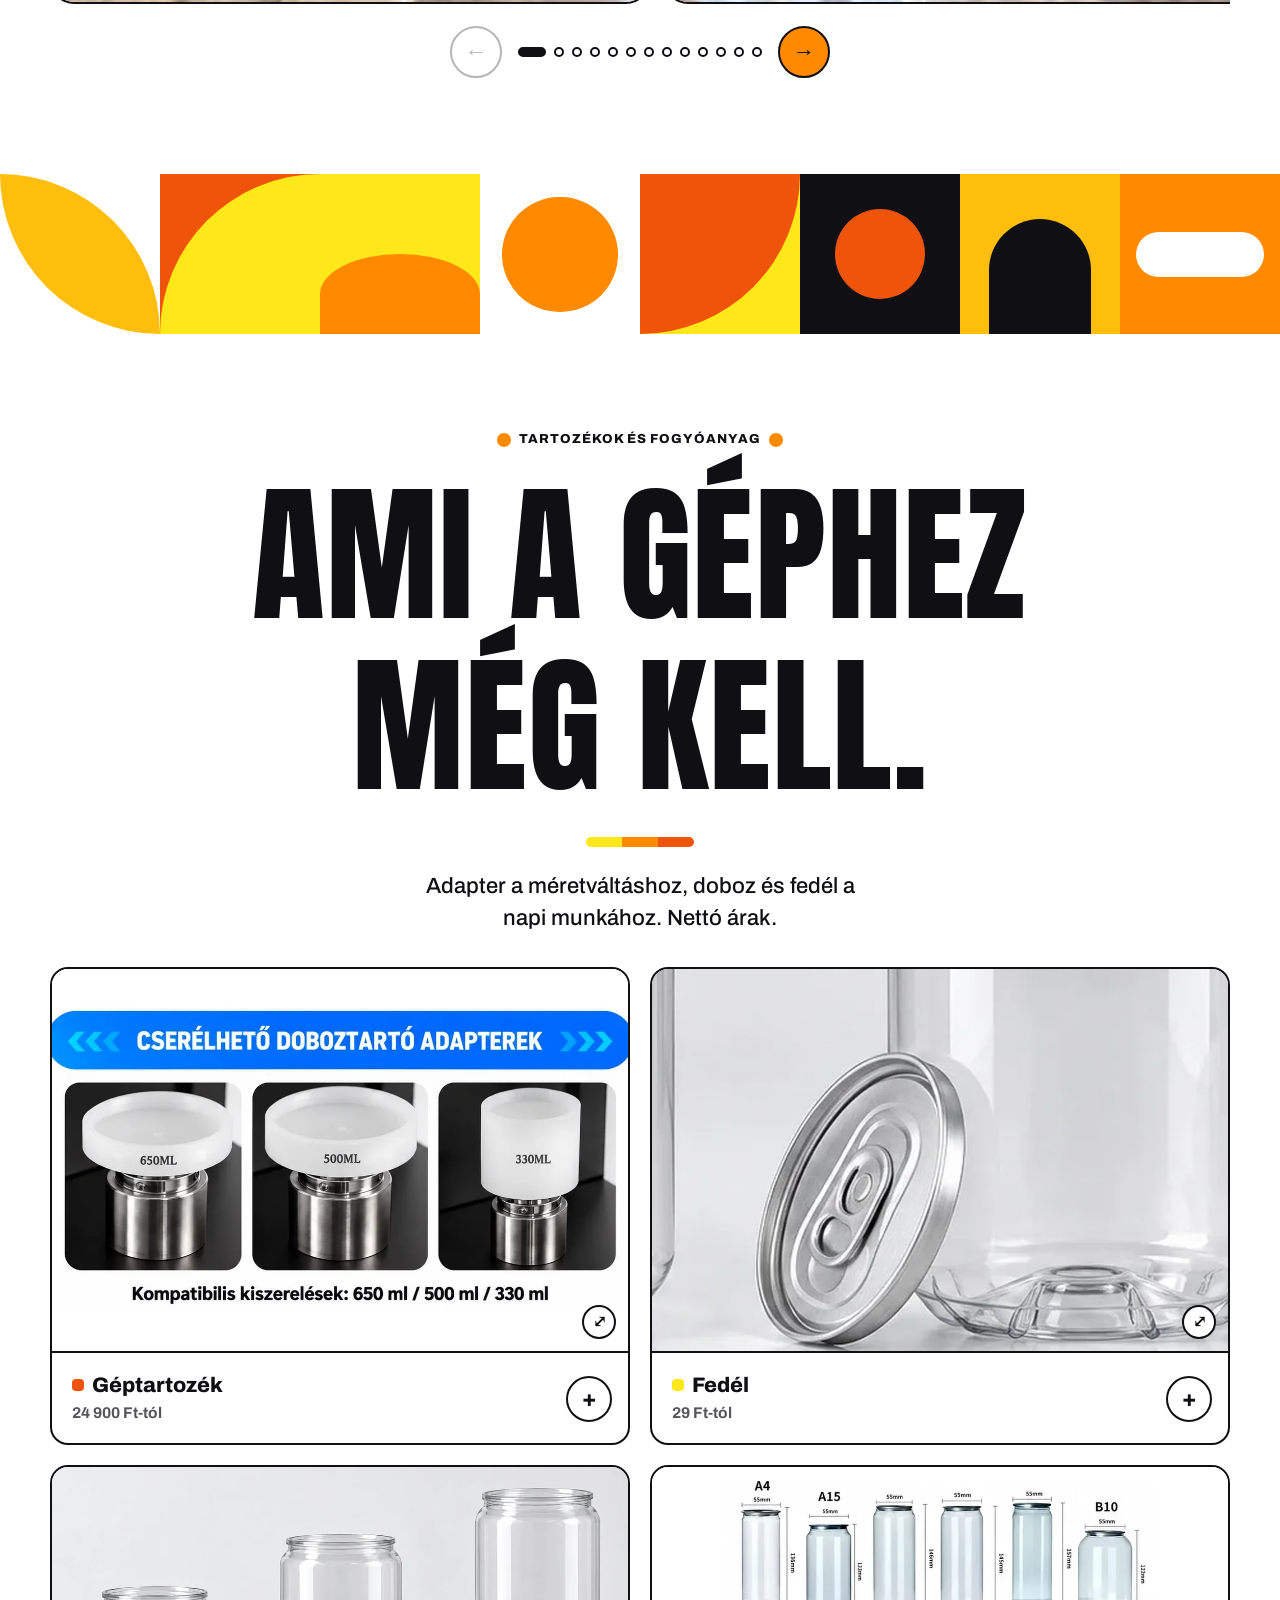
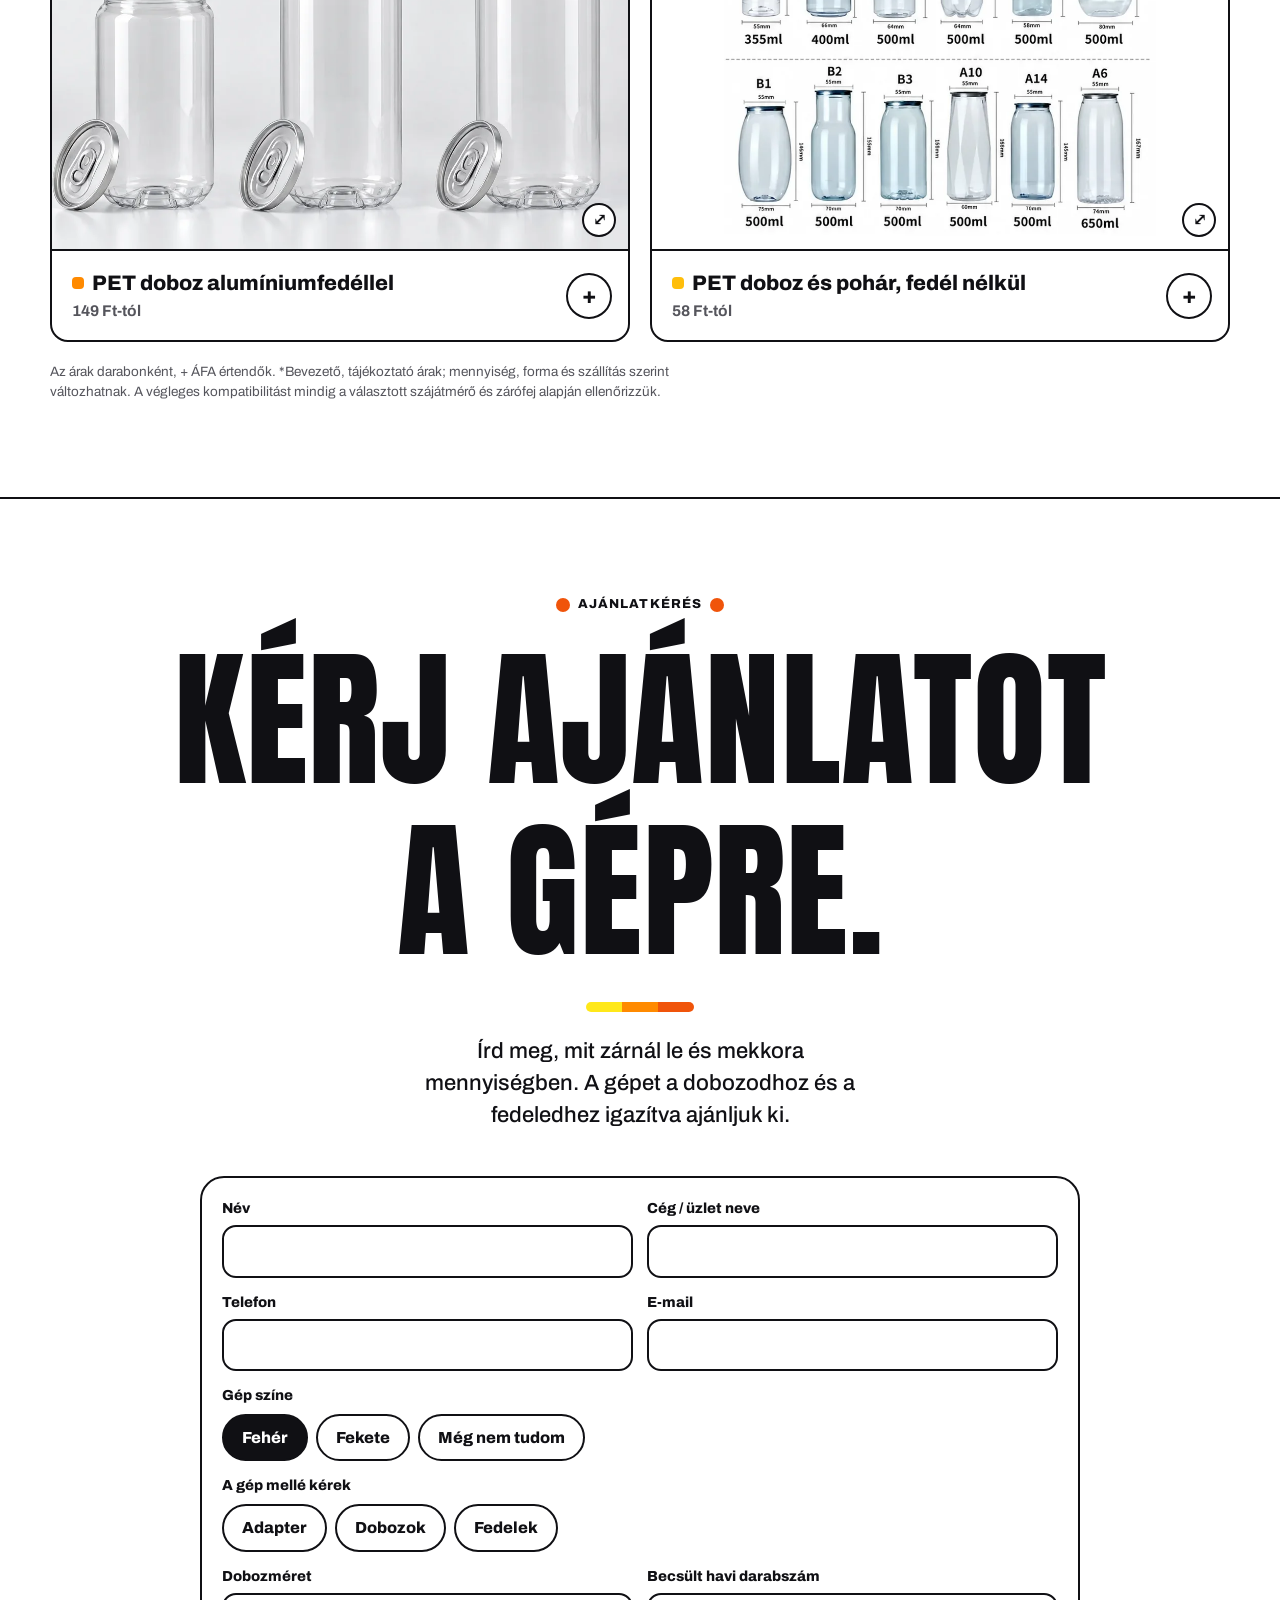
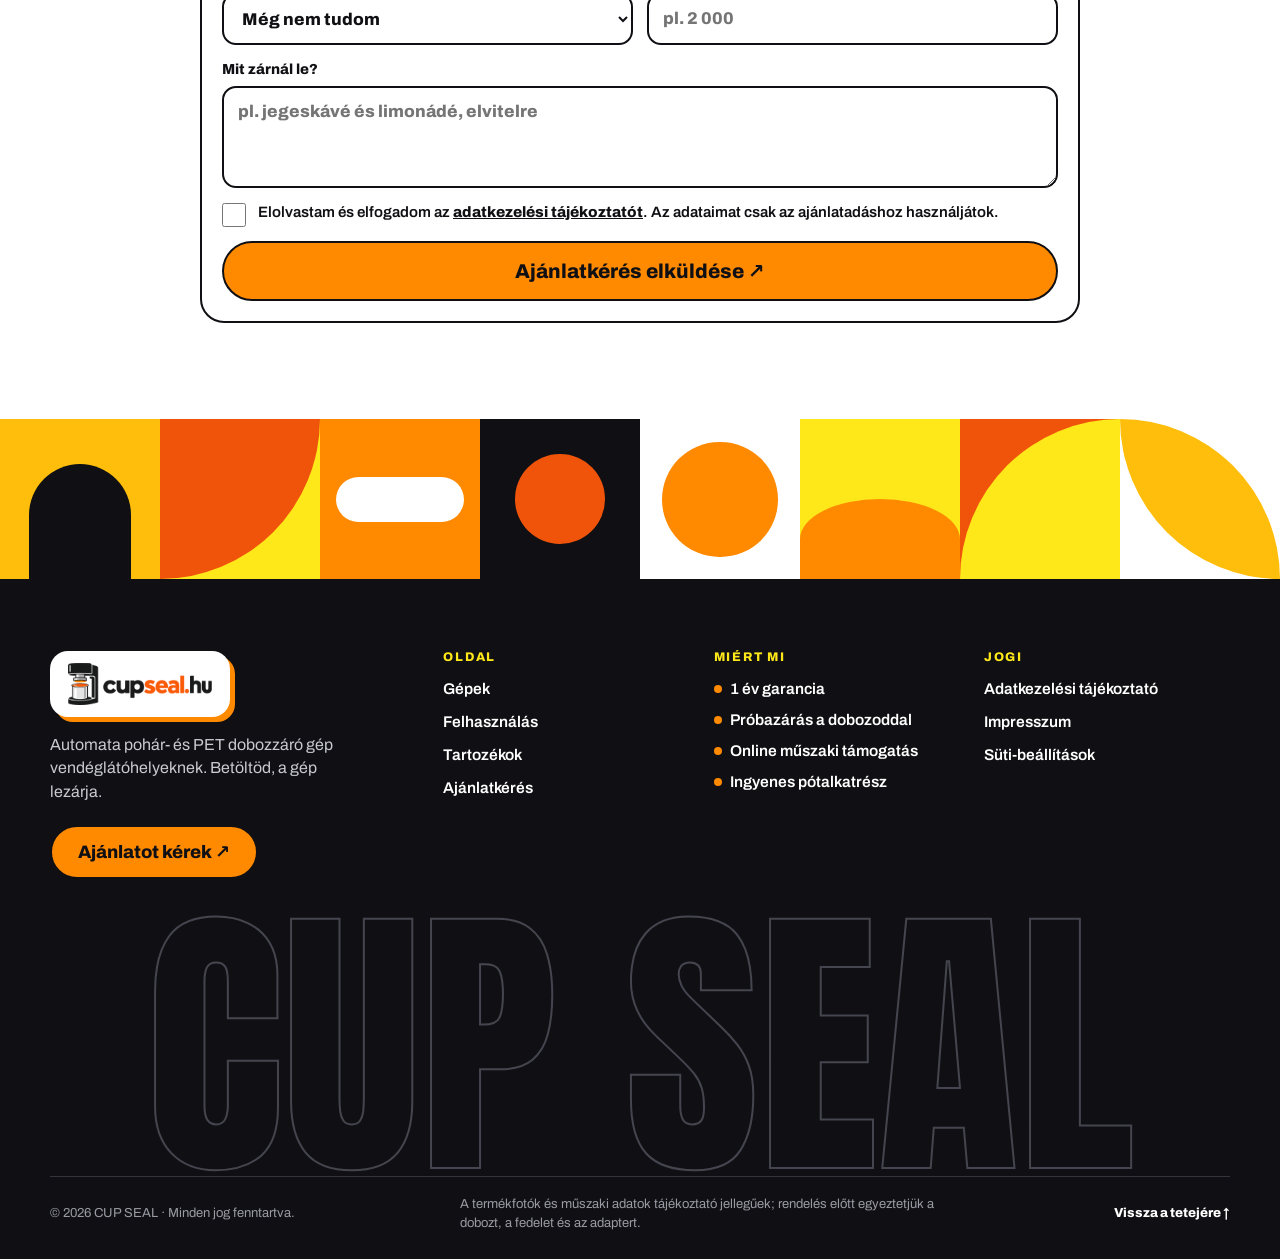
==== commit 2c8a5d28: "Hero: matcha színek, árnyék és ár/gombok/infók nélkül - A doboz alatti és rajta lévő árnyék kikerült" ====
--- a/index.html
+++ b/index.html
@@ -161,8 +161,8 @@
 /* hero */
 .hero{padding:26px 0 30px}
 /* telefonon: szöveg → gép → CTA és infók; gépen két oszlop, egy képernyőre */
-.hero-grid{display:grid;gap:22px;grid-template-areas:"copy" "stage" "act"}
-.h-copy{grid-area:copy}.h-act{grid-area:act}.hero .stage{grid-area:stage}
+.hero-grid{display:grid;gap:22px;grid-template-areas:"copy" "stage"}
+.h-copy{grid-area:copy}.hero .stage{grid-area:stage}
 .hero .eyebrow{margin-bottom:12px}
 /* telefonon két sor, középre; gépen három sor, balra */
 .hero h1 .dk{display:none}
@@ -170,25 +170,20 @@
 .hero .lead .dl{display:none}
 .hero .lead{font-size:clamp(15px,4.4vw,18px);line-height:1.4;margin:8px auto 0;max-width:none}
 .h-copy{text-align:center}
-.hero-price{justify-content:center}
 .hero h1 .b{color:var(--deep)}
 .hero h1 mark{background:none;color:inherit;position:relative;z-index:0;display:inline-block}
 .hero h1 mark::before{content:"";position:absolute;z-index:-1;left:-.08em;right:-.1em;bottom:.02em;height:.42em;background:var(--lemon);border-radius:99px}
 
-.hero-price{display:flex;align-items:baseline;gap:10px;flex-wrap:wrap;margin-bottom:14px}
-.hero-price b{font-stretch:62%;font-weight:900;font-size:42px;line-height:1}
-.hero-price span{font-weight:800}
-.cta-row{display:grid;gap:10px}
 /* hero színpad: kivágott gép az ív előtt, felül kilóg belőle */
 .stage{position:relative;margin:0 auto;width:min(100%,460px,calc(66svh * .8));aspect-ratio:4/5;container-type:inline-size}
+/* matcha-paletta a hero mögé */
+.stage{--m-zold:#A8C256;--m-mely:#6F8F2A}
 .stage .sun{position:absolute;right:0;top:4%;width:44%;aspect-ratio:1;border-radius:50%;background:var(--lemon)}
-.stage .q{position:absolute;left:0;bottom:6%;width:34%;aspect-ratio:1;border-radius:0 100% 0 0;background:var(--amber)}
+.stage .q{position:absolute;left:0;bottom:6%;width:34%;aspect-ratio:1;border-radius:0 100% 0 0;background:var(--m-zold)}
 .stage .arch{position:absolute;left:5%;right:5%;top:24%;bottom:6%;border:2px solid var(--line);border-bottom:0;border-radius:999px 999px 0 0;overflow:hidden;
-  background:radial-gradient(circle at 50% 38%,var(--pale) 0 22%,var(--lemon) 22.4% 34%,var(--amber) 34.4% 46%,var(--orange) 46.4%)}
+  background:radial-gradient(circle at 50% 38%,var(--pale) 0 22%,var(--lemon) 22.4% 34%,var(--m-zold) 34.4% 46%,var(--m-mely) 46.4%)}
 .stage .floor{position:absolute;left:0;right:0;bottom:6%;height:2px;background:var(--line);z-index:1}
-.stage .contact{position:absolute;z-index:1;left:28%;right:28%;bottom:calc(6% - 14px);height:30px;border-radius:50%;background:radial-gradient(closest-side,rgba(16,16,20,.55),rgba(16,16,20,0))}
-.stage .termek{position:absolute;z-index:2;height:84%;width:auto;max-width:none;left:50%;bottom:6.2%;transform:translateX(-50%);
-  filter:drop-shadow(0 2px 2px rgba(16,16,20,.35)) drop-shadow(22px 18px 22px rgba(16,16,20,.28))}
+.stage .termek{position:absolute;z-index:2;height:84%;width:auto;max-width:none;left:50%;bottom:6.2%;transform:translateX(-50%)}
 .burst{position:absolute;left:-2cqw;top:30%;width:27cqw;aspect-ratio:1;display:grid;place-items:center;text-align:center;z-index:3;transform:rotate(-9deg);color:var(--ink)}
 .burst::before,.burst::after,.burst b{content:"";position:absolute;inset:11%;background:var(--deep)}
 .burst::before{transform:rotate(30deg)}
@@ -210,12 +205,6 @@
 .t7{--a:var(--lemon);--b:var(--orange)}.t7::before{border-radius:50% 50% 0 0;inset:50% 0 0 0!important}
 .t8{--a:var(--ink);--b:var(--deep)}.t8::before{border-radius:50%;inset:22%!important}
 
-/* tények */
-.facts{display:grid;grid-template-columns:1fr 1fr;gap:8px;margin-top:18px}
-.facts div{border:2px solid var(--line);border-radius:14px;padding:9px 11px 8px}
-.facts b{display:block;font-stretch:62%;font-weight:900;font-size:21px;line-height:1.05}
-.facts span{font-size:12.5px;font-weight:600;line-height:1.3;display:block}
-.facts div:nth-child(1){background:var(--lemon)}.facts div:nth-child(4){background:var(--orange)}
 
 /* felhasználás */
 .chips{display:flex;flex-wrap:wrap;gap:8px;margin-top:22px}
@@ -335,8 +324,6 @@
   :root{--pad:28px}
   body{font-size:18px}
   section{padding:96px 0}
-  .cta-row{display:flex}
-  .facts{grid-template-columns:repeat(4,1fr)}
   .grid2{grid-template-columns:1fr 1fr;gap:24px}
   .tiles{grid-template-columns:repeat(8,1fr)}
   .tiles i:nth-child(n+5){display:block}
@@ -361,13 +348,12 @@
   .logo img{height:42px}
   .nav .btn{display:inline-flex}
   .hero{padding:24px 0;min-height:calc(100svh - 68px);display:flex;align-items:center}
-  .hero-grid{grid-template-columns:1fr 1fr;grid-template-areas:"copy stage" "act stage";column-gap:32px;row-gap:24px;align-items:center}
-  .h-copy{align-self:end;text-align:left}.h-act{align-self:start}
+  .hero-grid{grid-template-columns:1fr 1fr;grid-template-areas:"copy stage";column-gap:32px;row-gap:24px;align-items:center}
+  .h-copy{align-self:center;text-align:left}
   .hero h1 .dk{display:inline}.hero h1 .mb{display:none}
   .hero h1{letter-spacing:.005em;margin-inline:0}
   .hero .lead .dl{display:inline}.hero .lead .mb{display:none}
   .hero .lead{margin-inline:0;max-width:36ch}
-  .hero-price{justify-content:flex-start}
   h1.disp{font-size:clamp(64px,min(6.4vw,10.5svh),104px)}
   .hero .lead{font-size:18px;margin-top:16px}
   .hero .stage{width:min(100%,640px,calc((100svh - 100px) * .8))}
@@ -404,21 +390,8 @@
       <p class="lead"><span class="ml">Betöltöd, a gép lezárja.<br class="mb"> Italokhoz, desszertekhez, elvitelre.</span><span class="dl"> Elektromos, automatikus zárás italüzleteknek és vendéglátóhelyeknek, fehér vagy fekete gépházzal.</span></p>
     </div>
     <div class="stage">
-      <span class="sun"></span><span class="q"></span><span class="arch"></span><span class="floor"></span><span class="contact"></span>
+      <span class="sun"></span><span class="q"></span><span class="arch"></span><span class="floor"></span>
       <img class="termek" src="kepek-webp/matcha-lezart-doboz.png" width="511" height="1100" alt="Jeges matcha latte lezárt, fémfedeles PET dobozban" fetchpriority="high">
-    </div>
-    <div class="h-act">
-      <div class="hero-price"><b>450 000 Ft</b><span>+ ÁFA</span></div>
-      <div class="cta-row">
-        <a class="btn" href="#ajanlat">Ajánlatot kérek ↗</a>
-        <a class="btn line" href="#gep" data-reszletek="feher">Műszaki adatok</a>
-      </div>
-      <div class="facts">
-        <div><b>Automata</b><span>emelőtalp és zárás</span></div>
-        <div><b>220 V</b><span>pultra tehető</span></div>
-        <div><b>210–1000 ml</b><span>adaptercserével</span></div>
-        <div><b>2 szín</b><span>fehér vagy fekete</span></div>
-      </div>
     </div>
   </div>
 </section>
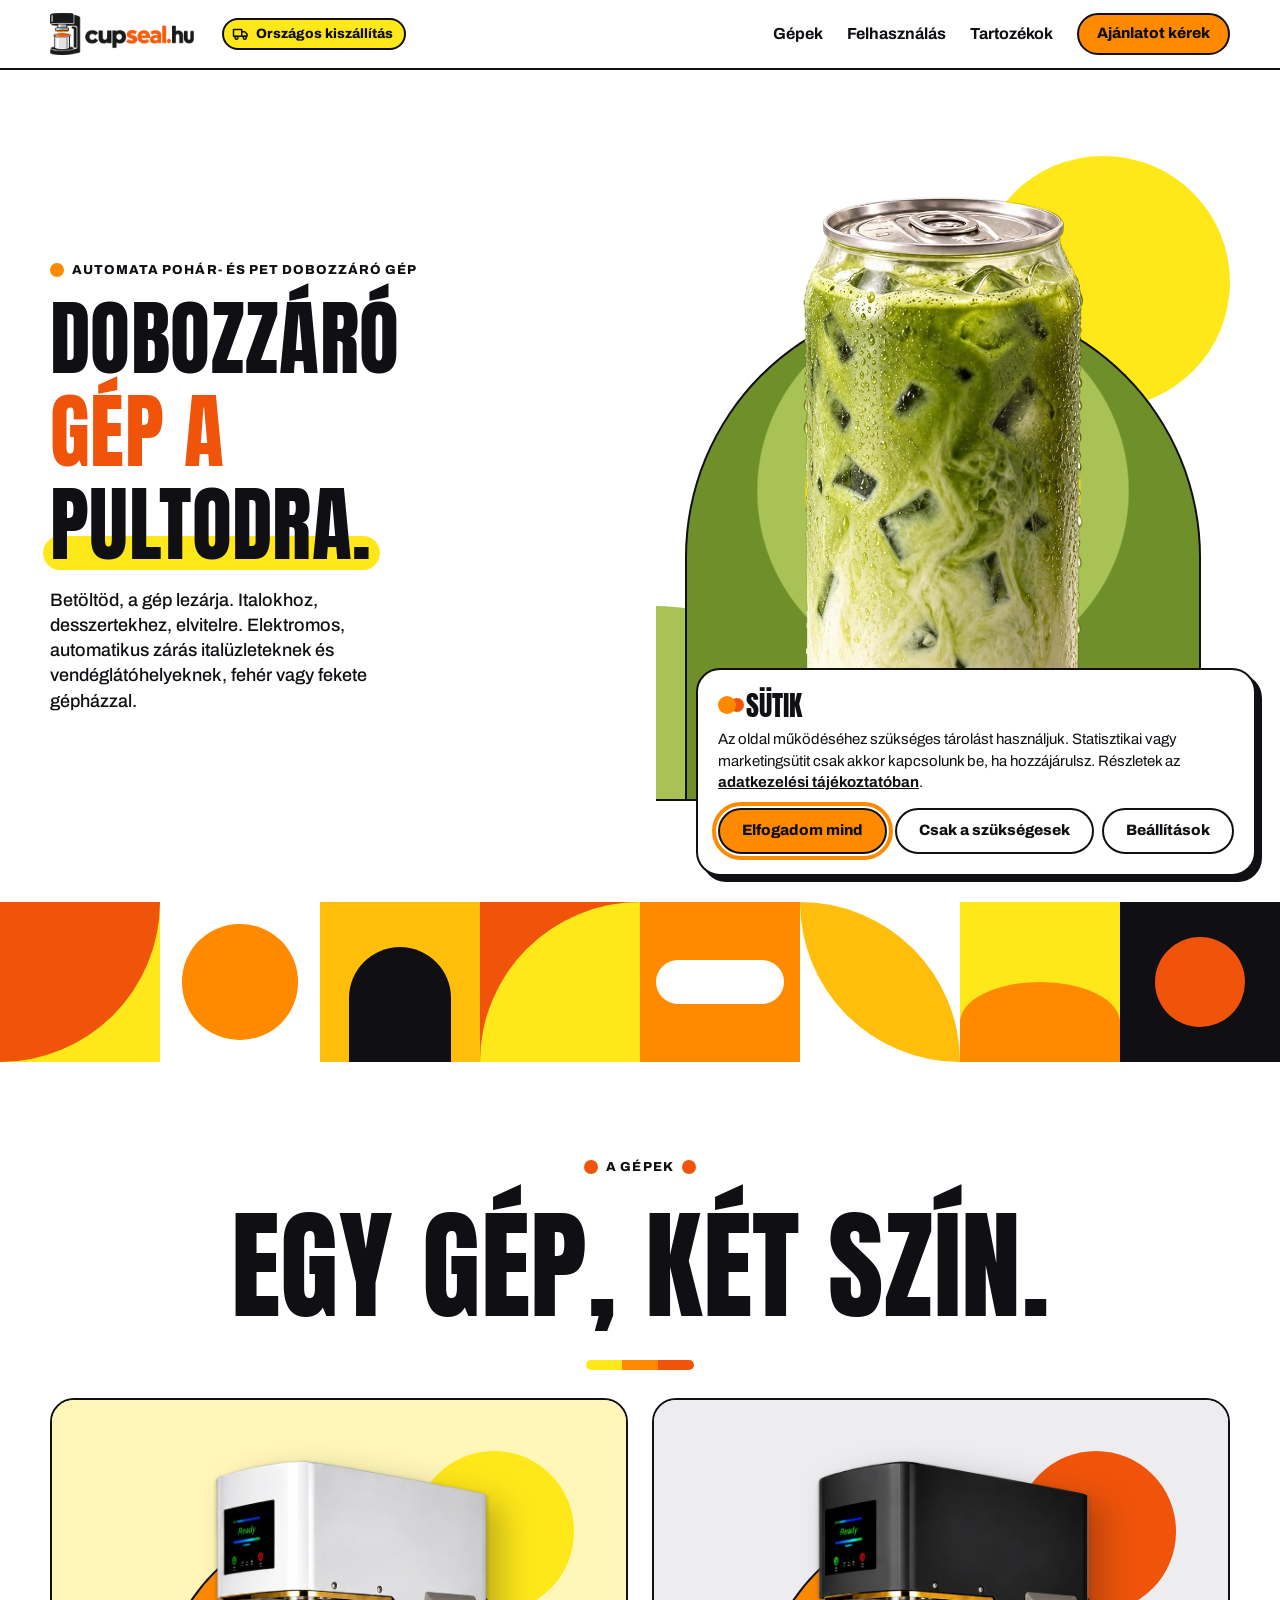
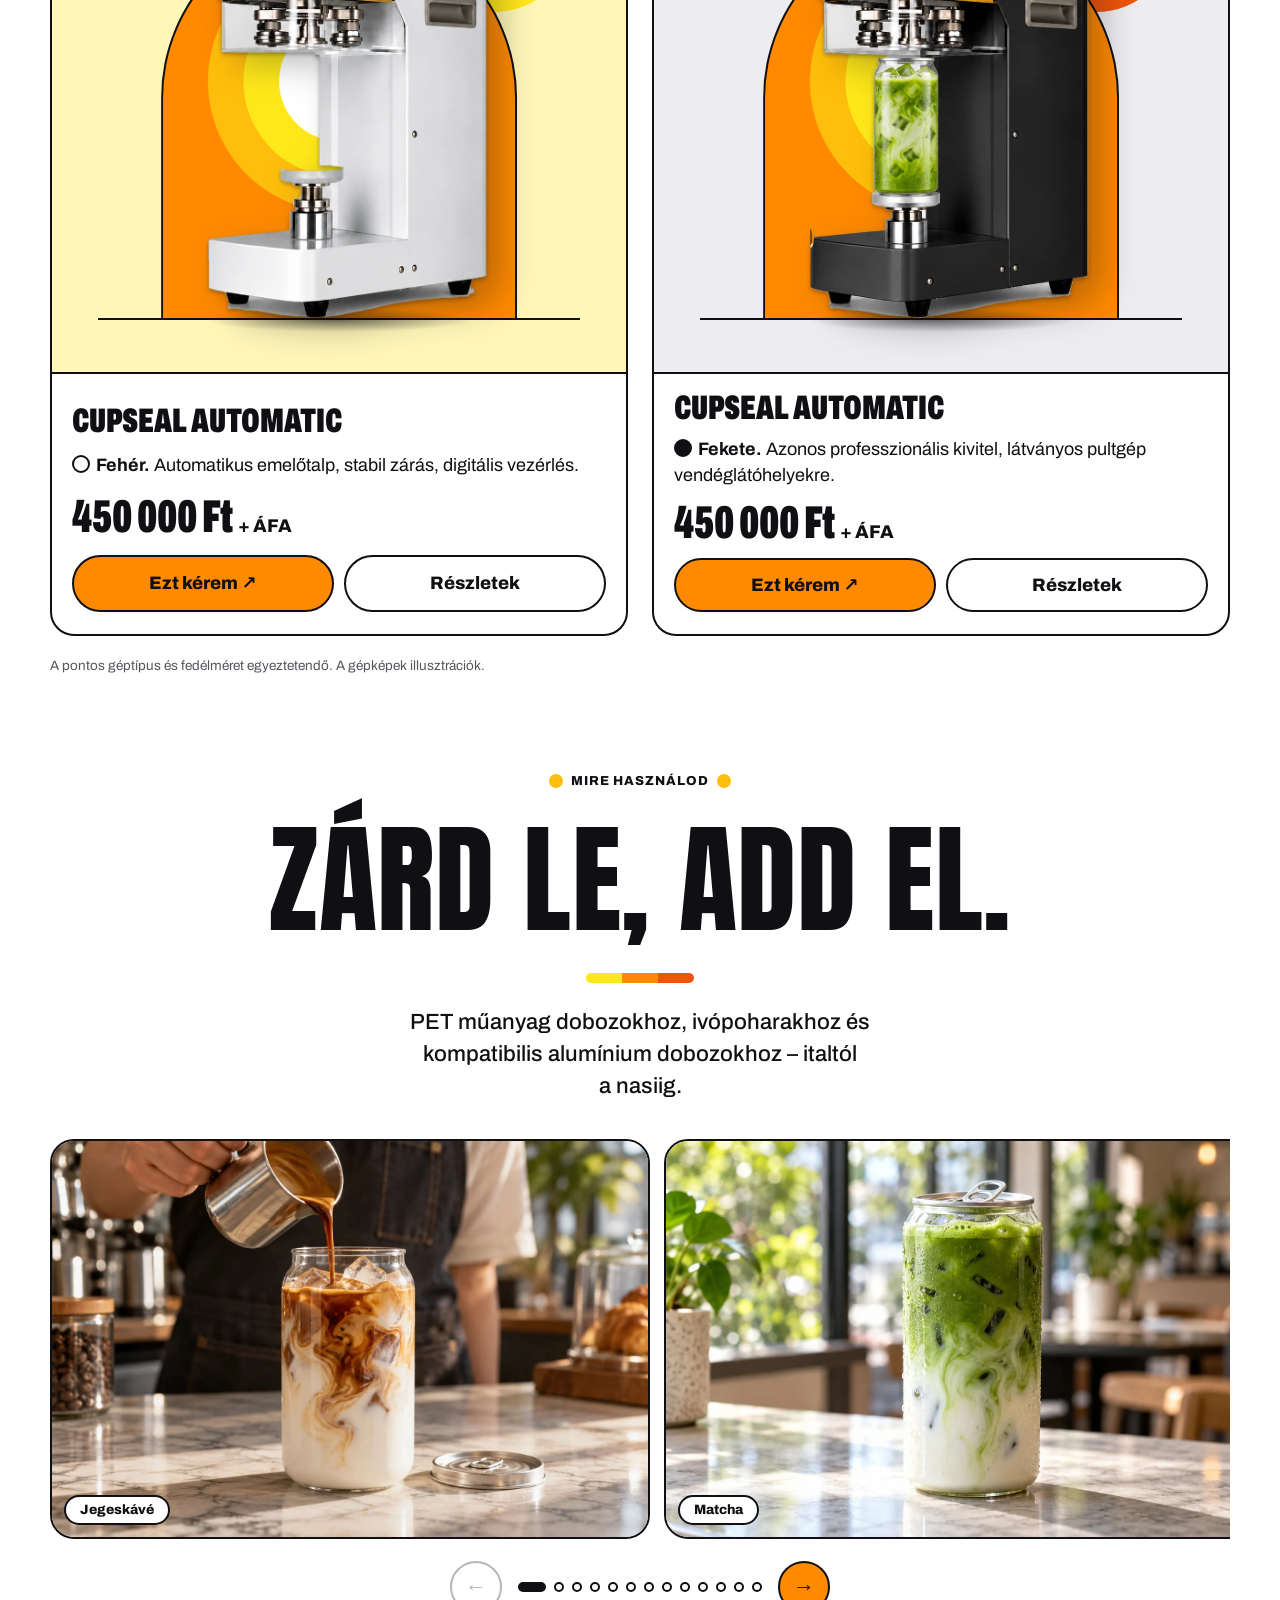
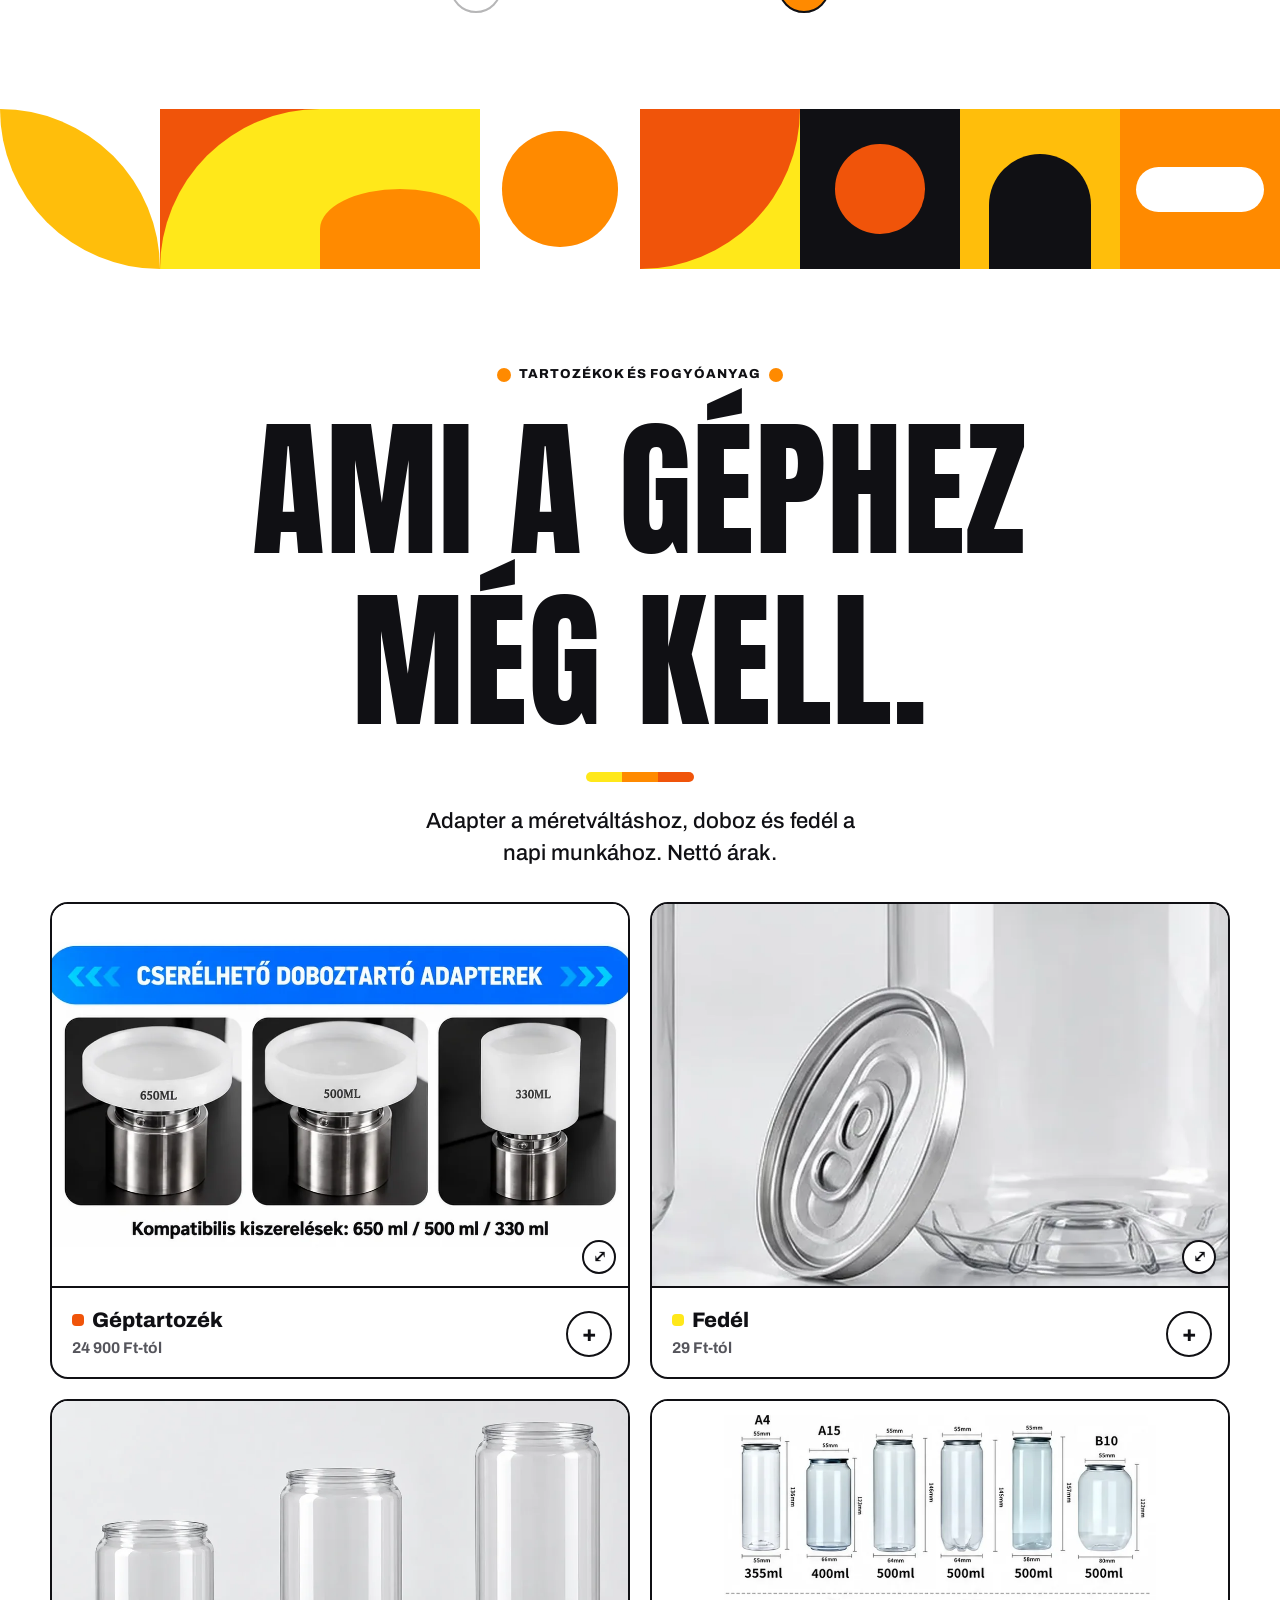
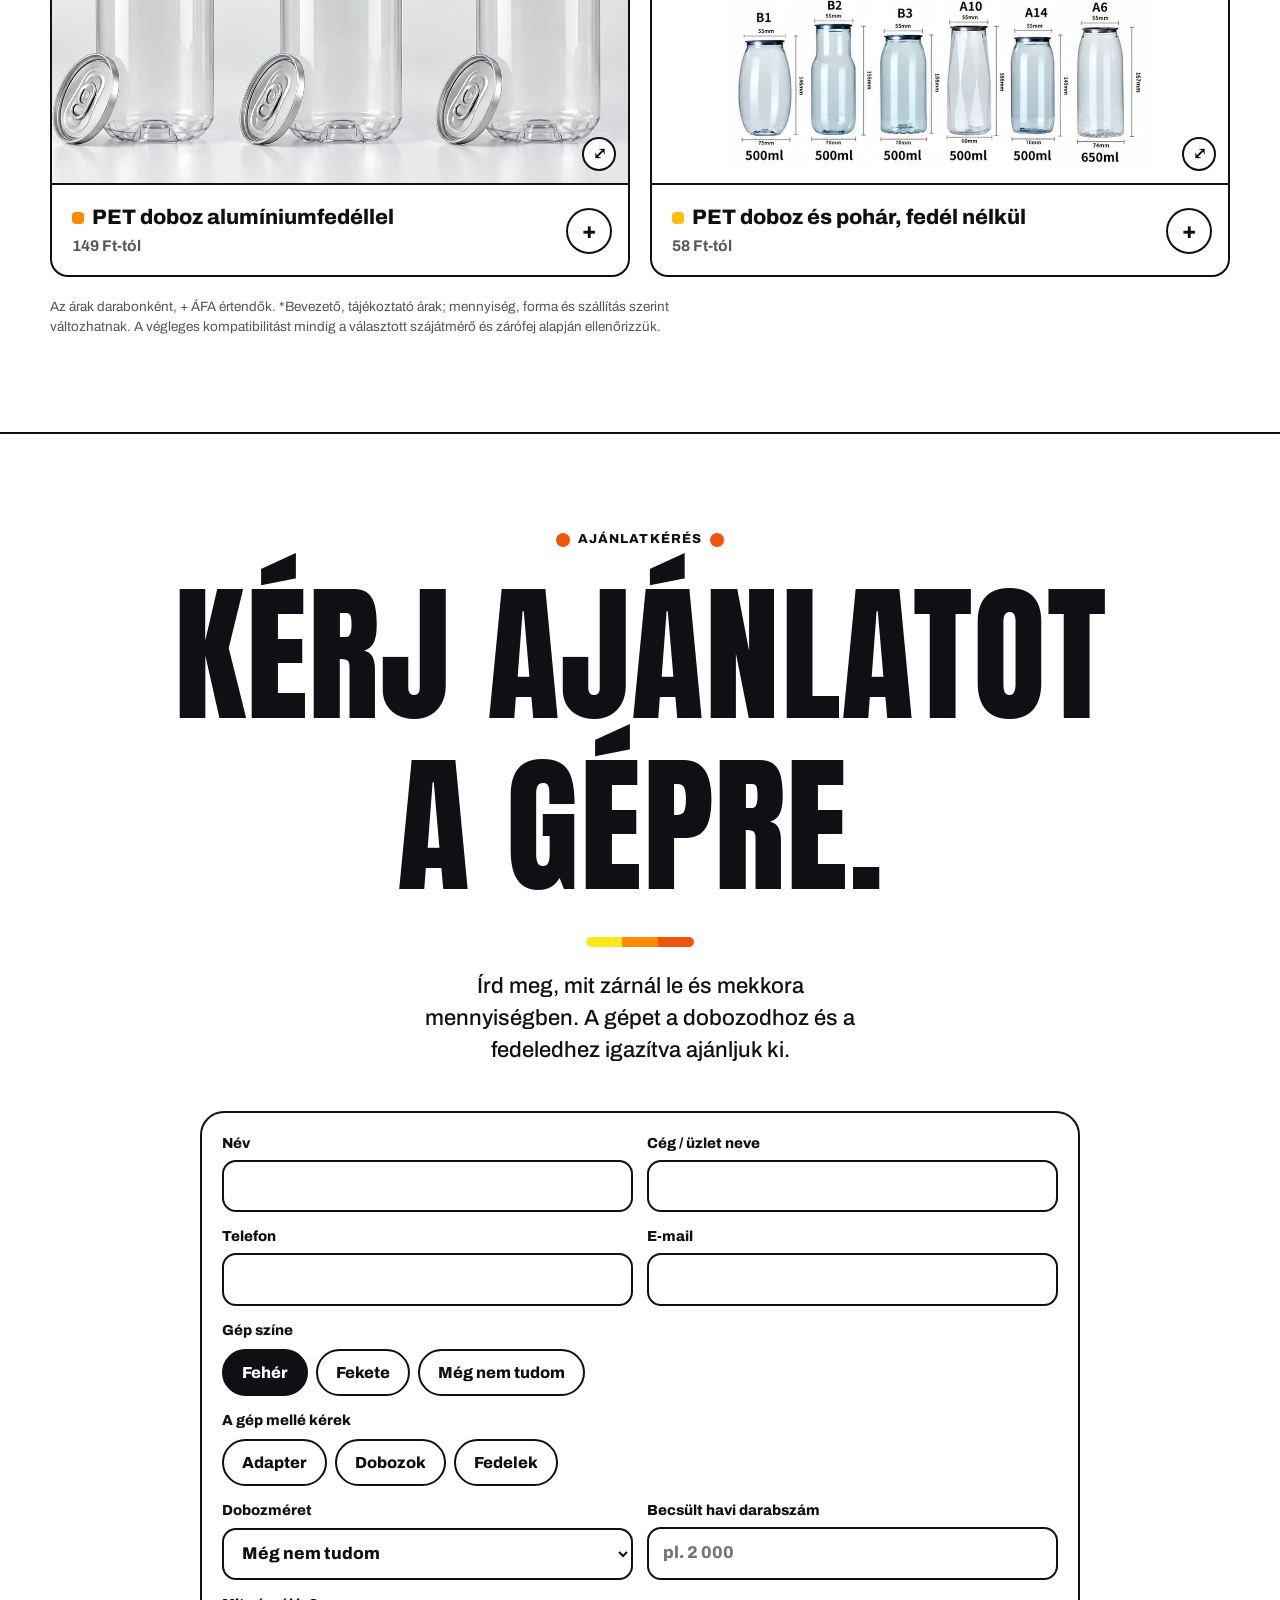
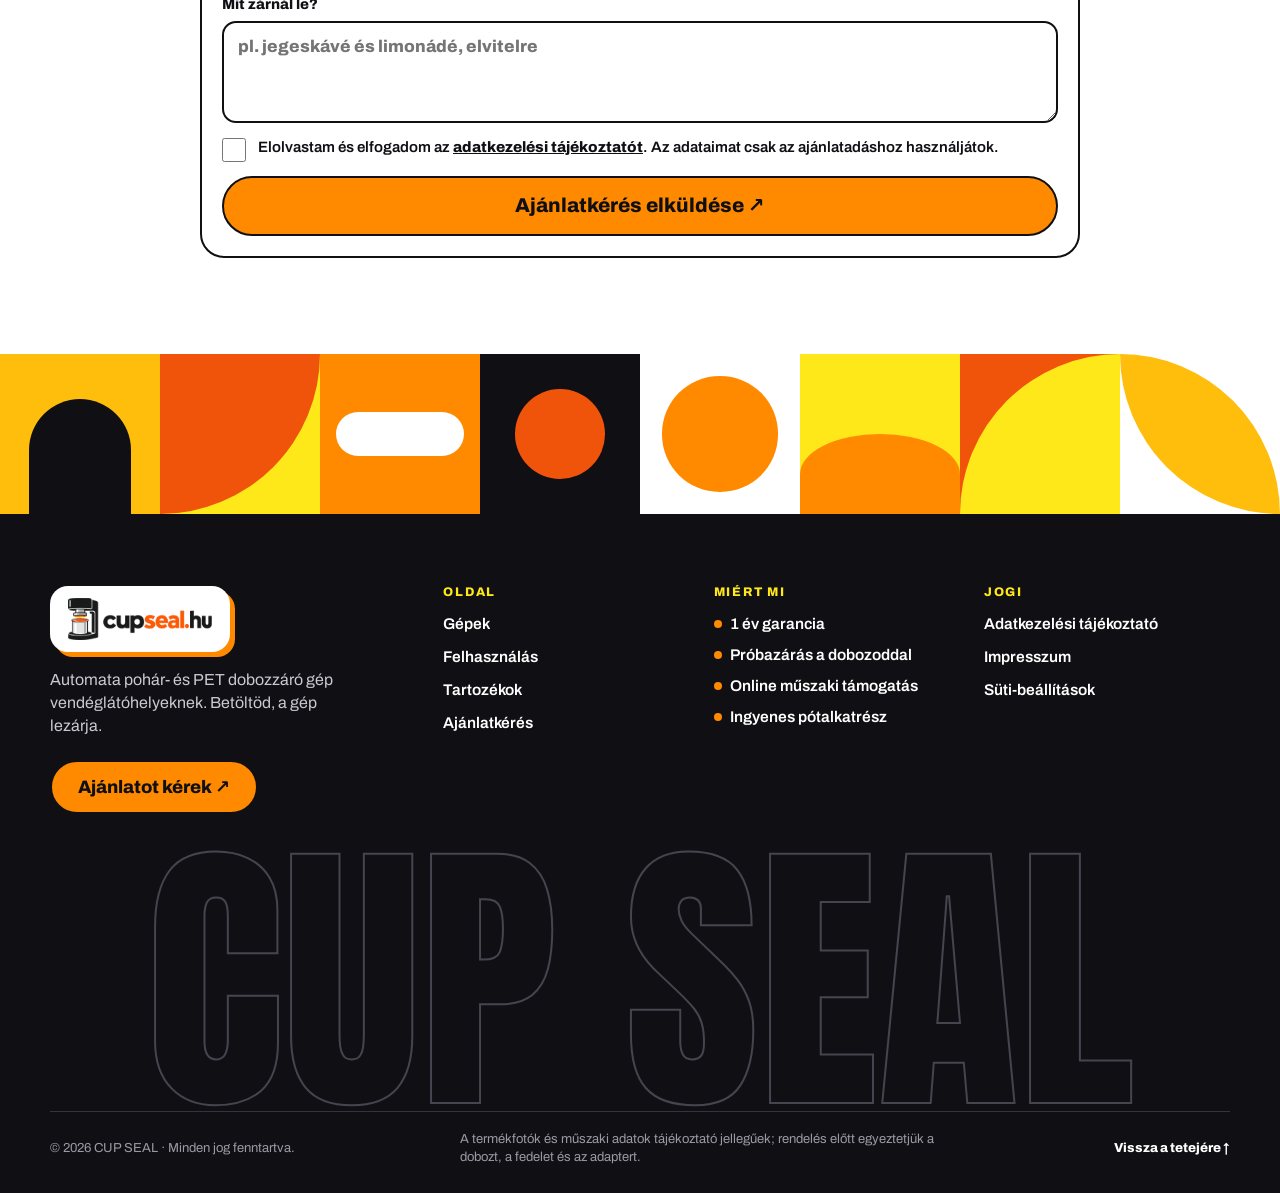
==== commit 0c6f04ae: "Felhasználás: a termékcímke-sor eltávolítva A „Zárd le, add el.” szekcióból kikerült a Jegeskávé / B" ====
--- a/index.html
+++ b/index.html
@@ -51,7 +51,6 @@
 .head h2.disp{margin-bottom:0;text-wrap:balance}
 .head h2.disp::after{content:"";display:block;width:108px;height:10px;margin:26px auto 0;border-radius:99px;background:linear-gradient(90deg,var(--lemon) 0 33.3%,var(--orange) 33.3% 66.6%,var(--deep) 66.6%)}
 .head .lead{margin:24px auto 0;text-wrap:pretty}
-.head .chips{justify-content:center}
 
 /* fotók */
 .cover{width:100%;height:100%;object-fit:cover}
@@ -206,11 +205,6 @@
 .t8{--a:var(--ink);--b:var(--deep)}.t8::before{border-radius:50%;inset:22%!important}
 
 
-/* felhasználás */
-.chips{display:flex;flex-wrap:wrap;gap:8px;margin-top:22px}
-.chips span{border:2px solid var(--ink);border-radius:99px;padding:8px 16px;font-weight:800;font-size:16px}
-.chips span:nth-child(4n+1){background:var(--lemon)}
-.chips span:nth-child(4n+3){background:var(--ink);color:var(--white)}
 
 /* gépek */
 .grid2{display:grid;gap:16px;margin-top:28px}
@@ -434,9 +428,6 @@
       <span class="eyebrow" style="--k:var(--amber)">Mire használod</span>
       <h2 class="disp egysor">Zárd le, add el.</h2>
       <p class="lead">PET műanyag dobozokhoz, ivópoharakhoz és kompatibilis alumínium dobozokhoz – italtól a nasiig.</p>
-      <div class="chips">
-        <span>Jegeskávé</span><span>Bubble tea</span><span>Limonádé</span><span>Smoothie</span><span>Gyümölcsital</span><span>Desszert</span><span>Joghurtos ital</span>
-      </div>
     </div>
     <div class="carousel" data-carousel>
       <div class="car-track" data-track tabindex="0" role="region" aria-label="Felhasználási példák és termékötletek, lapozható">
